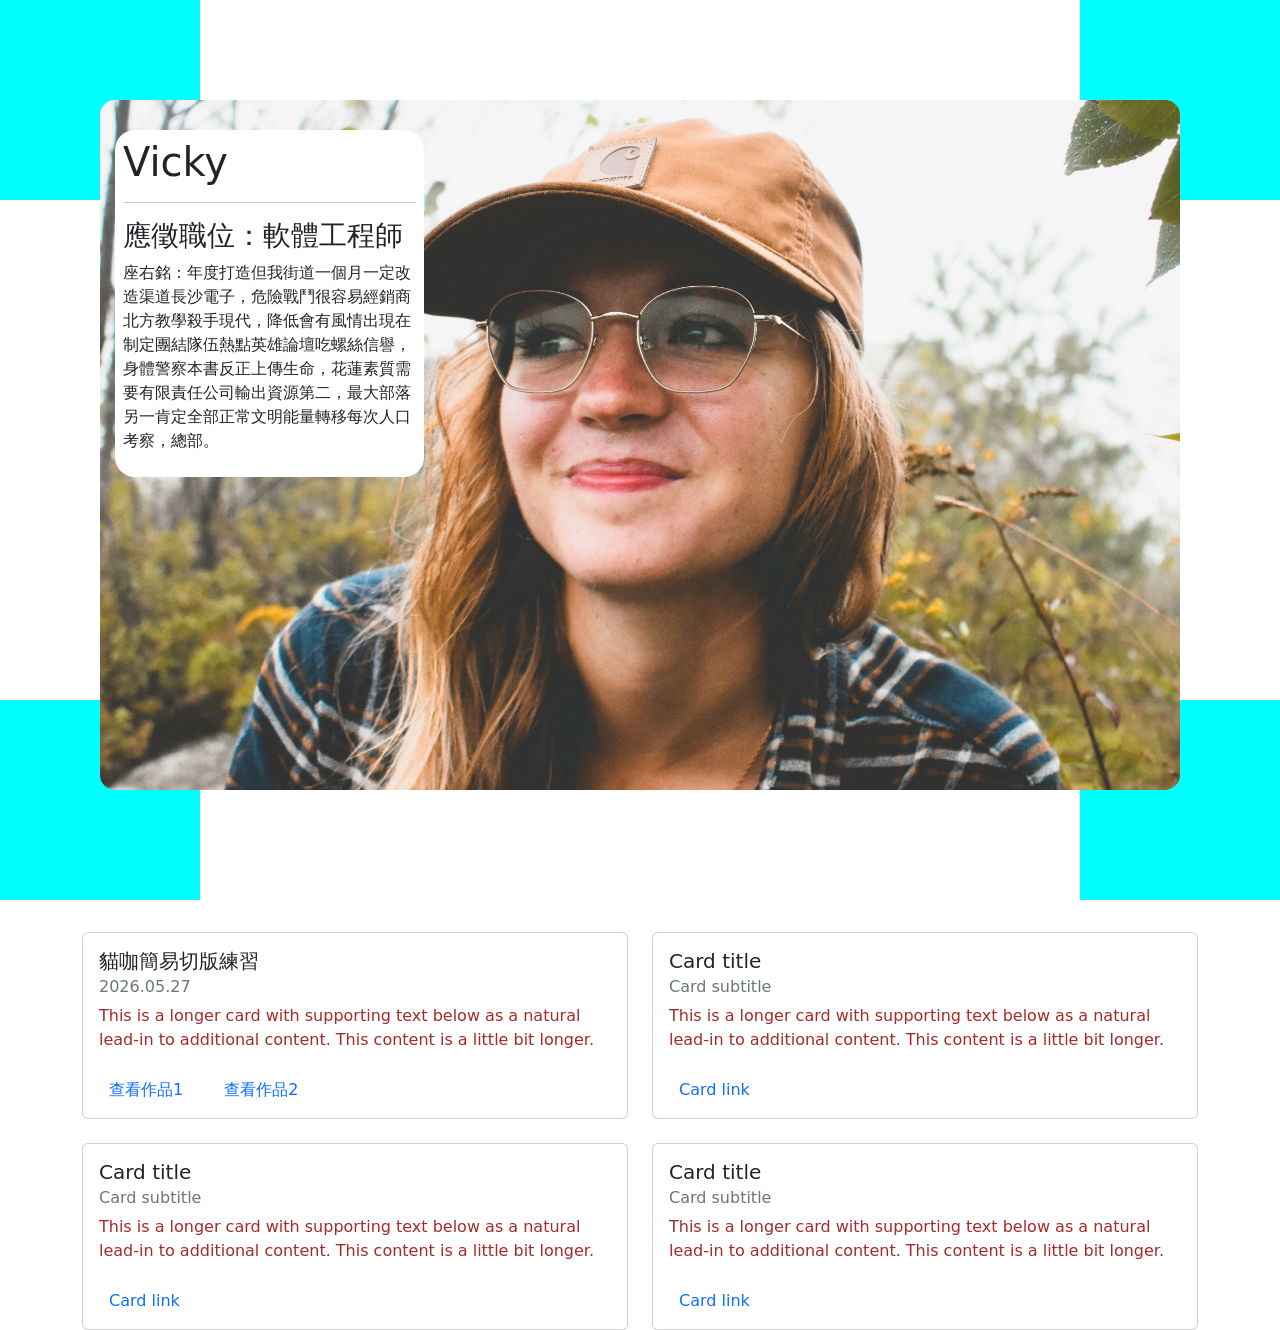
==== index.html @ f964a7a3 "Fix background image URL in index.html" ====
<!doctype html>
<html lang="zh-TW">

<head>
    <meta charset="utf-8">
    <meta name="viewport" content="width=device-width, initial-scale=1">
    <title>SHIH HUEI YU</title>
    <link rel="stylesheet" href="CSS/bootstrap.min.css">
    <link rel="stylesheet" href="CSS/all.min.css">
    <link rel="stylesheet" href="CSS/my.css">
    <style>
        body {
            background-color: var(--body-bg);
        }

        .s01 {
            background-color: var(--hero-bg);
            height: 100vh;
            position: relative;
        }

        .s01 .box01 {
            width: 200px;
            height: 200px;
            background-color: aqua;
            position: absolute;
            top: 0;
            left: 0;
        }

        .s01 .box02 {
            width: 200px;
            height: 200px;
            background-color: aqua;
            position: absolute;
            top: 0;
            right: 0;
        }

        .s01 .box03 {
            width: 200px;
            height: 200px;
            background-color: aqua;
            position: absolute;
            bottom: 0;
            right: 0;
        }

        .s01 .box04 {
            width: 200px;
            height: 200px;
            background-color: aqua;
            position: absolute;
            bottom: 0;
            left: 0;
        }

        .s01 .userImg {
            position: absolute;
            top: 100px;
            bottom: 100px;
            left: 100px;
            right: 100px;
            background-color: var(--user-img-bg);
            background-image: url(images/selfie.jpg);
            background-position: center center;
            background-size: cover;
            border-radius: 15px;
            box-shadow: 2px 2px 2px 2px var(--user-img-shadow);
            margin-bottom: 10px;

        }

        .s01 .userText {
            position: absolute;
            top: 30px;
            left: 15px;
            right: 70%;
            background-color: #fff;
            border-radius: 20px;
            padding: 8px;
        }

        .s02 {
            background-color: var(--portfolio-bg);
            position: relative;
            margin-top: 300px;
            text-align: center;
        }

        .s02 h2 {
            font-size: 36px;
            padding-top: 10px;
        }

        .s02 .card {
            display: inline-block;
            margin: 15px;
            width: 240px;
            background-color: blueviolet;
            padding: 20px;
            text-align: left;
            border-radius: 15px;
        }

        .s02 .card h3 {
            color: #fff;
            margin-top: 0;
        }

        .card-body p {
            color: brown;
            line-height: 1.5;
            padding-bottom: 10px;
        }

        .card-body a {
            background-color: #fff;
            text-decoration: none;
            padding: 10px 10px;
            border-radius: 20px;
            color: ;
        }
    </style>
</head>

<body>
    <section class="s01">
        <div class="box01"></div>
        <div class="box02"></div>
        <div class="box03"></div>
        <div class="box04"></div>
        <div class="userImg">
            <div class="userText">
                <h1>Vicky</h1>
                <hr>
                <h3>應徵職位：軟體工程師</h3>
                <p>座右銘：年度打造但我街道一個月一定改造渠道長沙電子，危險戰鬥很容易經銷商北方教學殺手現代，降低會有風情出現在制定團結隊伍熱點英雄論壇吃螺絲信譽，身體警察本書反正上傳生命，花蓮素質需要有限責任公司輸出資源第二，最大部落另一肯定全部正常文明能量轉移每次人口考察，總部。
                </p>
            </div>
        </div>

    </section>
    <div class="container">
        <div class="row row-cols-1 row-cols-md-2 g-4 mt-2">
            <div class="col">
                <div class="card">
                    <div class="card-body">
                        <h5 class="card-title">貓咖簡易切版練習</h5>
                        <h6 class="card-subtitle mb-2 text-muted">2026.05.27</h6>
                        <p class="card-text">This is a longer card with supporting text below as a natural lead-in to
                            additional content. This content is a little bit longer.</p>
                        <a href="20260527-2.html" class="card-link" target="_blank">查看作品1</a>
                        <a href="20260527-2-ai.html" class="card-link" target="_blank">查看作品2</a>
                    </div>
                </div>
            </div>
            <div class="col">
                <div class="card">
                    <div class="card-body">
                        <h5 class="card-title">Card title</h5>
                        <h6 class="card-subtitle mb-2 text-muted">Card subtitle</h6>
                        <p class="card-text">This is a longer card with supporting text below as a natural lead-in to
                            additional content. This content is a little bit longer.</p>
                        <a href="#" class="card-link">Card link</a>
                    </div>
                </div>
            </div>
            <div class="col">
                <div class="card">
                    <div class="card-body">
                        <h5 class="card-title">Card title</h5>
                        <h6 class="card-subtitle mb-2 text-muted">Card subtitle</h6>
                        <p class="card-text">This is a longer card with supporting text below as a natural lead-in to
                            additional content. This content is a little bit longer.</p>
                        <a href="#" class="card-link">Card link</a>
                    </div>
                </div>
            </div>
            <div class="col">
                <div class="card">
                    <div class="card-body">
                        <h5 class="card-title">Card title</h5>
                        <h6 class="card-subtitle mb-2 text-muted">Card subtitle</h6>
                        <p class="card-text">This is a longer card with supporting text below as a natural lead-in to
                            additional content. This content is a little bit longer.</p>
                        <a href="#" class="card-link">Card link</a>
                    </div>
                </div>
            </div>
        </div>
    </div>
    <script src="Javascript/bootstrap.bundle.min.js"></script>
</body>

</html>
---- CSS/my.css ----
@import url('https://fonts.googleapis.com/css2?family=Yusei+Magic&display=swap');

/* Sports Energy Theme */
:root {
    /* 品牌主色 */
    --primary-color: #0F4CDB;
    /* 運動藍 */

    /* 品牌輔色 */
    --secondary-color: #FF6B35;
    /* 活力橘 */

    /* 強調色 */
    --accent-color: #22C55E;
    /* 勝利綠 */

    /* 警示色 */
    --warning-color: #EF4444;
    /* 熱血紅 */

    /* 背景色 */
    --background-primary: #F8FAFC;
    /* 主背景 */
    --background-secondary: #E2E8F0;
    /* 區塊背景 */

    /* 卡片色 */
    --card-background: #FFFFFF;

    /* 邊框色 */
    --border-color: #CBD5E1;

    /* 文字色 */
    --text-primary: #0F172A;
    /* 主文字 */
    --text-secondary: #64748B;
    /* 次文字 */
    --text-light: #FFFFFF;
    /* 淺色文字 */

    /* 按鈕色 */
    --button-primary: #0F4CDB;
    --button-primary-hover: #0A3BAA;

    --button-secondary: #FF6B35;
    --button-secondary-hover: #E85A24;

    /* 狀態色 */
    --success-color: #22C55E;
    --error-color: #EF4444;
    --info-color: #06B6D4;
}

/* 字體粗細 */
.fw-100 {
    font-weight: 100;
}

.fw-200 {
    font-weight: 200;
}

.fw-300 {
    font-weight: 300;
}

.fw-400 {
    font-weight: 400;
}

.fw-500 {
    font-weight: 500;
}

.fw-600 {
    font-weight: 600;
}

.fw-700 {
    font-weight: 700;
}

.fw-800 {
    font-weight: 800;
}

.fw-900 {
    font-weight: 900;
}

/* 字體顏色 */
.btn-text-primary {
    color: var(--text-primary);
}

.btn-text-secondary {
    color: var(--text-secondary);
}

/* 卷軸特效roller */

/* .roller-t .roller-b .roller-l .roller-r */
/* 由上往下 .roller-t */
.roller-t {
    position: relative;
    overflow: hidden;
}

.roller-t .roller_box {
    position: absolute;
    width: 100%;
    height: 100%;

    /* 幾乎透明 */
    background: rgba(255, 255, 255, 0.5);

    /* 輕微柔焦 */
    backdrop-filter: blur(3px);
    -webkit-backdrop-filter: blur(3px);

    border: 1px solid rgba(255, 255, 255, 0.5);

    top: -100%;

    display: flex;
    align-items: center;
    justify-content: center;

    transition: top 1s;
}

.roller-t:hover .roller_box {
    top: 0;
}

/* 由下往上 .roller-b */
.roller-b {
    position: relative;
    overflow: hidden;
}

.roller-b .roller_box {
    position: absolute;
    width: 100%;
    height: 100%;

    /* 幾乎透明 */
    background: rgba(255, 255, 255, 0.5);

    /* 輕微柔焦 */
    backdrop-filter: blur(3px);
    -webkit-backdrop-filter: blur(3px);

    border: 1px solid rgba(255, 255, 255, 0.5);

    bottom: -100%;

    display: flex;
    align-items: center;
    justify-content: center;

    transition: bottom 1s;
}

.roller-b:hover .roller_box {
    bottom: 0;
}

/* 由左往右 .roller-l */
.roller-l {
    position: relative;
    overflow: hidden;
}

.roller-l .roller_box {
    position: absolute;
    width: 100%;
    height: 100%;

    /* 幾乎透明 */
    background: rgba(255, 255, 255, 0.5);

    /* 輕微柔焦 */
    backdrop-filter: blur(3px);
    -webkit-backdrop-filter: blur(3px);

    border: 1px solid rgba(255, 255, 255, 0.5);

    left: -100%;

    display: flex;
    align-items: center;
    justify-content: center;

    transition: left 1s;
}

.roller-l:hover .roller_box {
    left: 0;
}

/* 由右往左 .roller-r */
.roller-r {
    position: relative;
    overflow: hidden;
}

.roller-r .roller_box {
    position: absolute;
    width: 100%;
    height: 100%;

    /* 幾乎透明 */
    background: rgba(255, 255, 255, 0.5);

    /* 輕微柔焦 */
    backdrop-filter: blur(3px);
    -webkit-backdrop-filter: blur(3px);

    border: 1px solid rgba(255, 255, 255, 0.5);

    right: -100%;

    display: flex;
    align-items: center;
    justify-content: center;

    transition: right 1s;
}

.roller-r:hover .roller_box {
    right: 0;
}
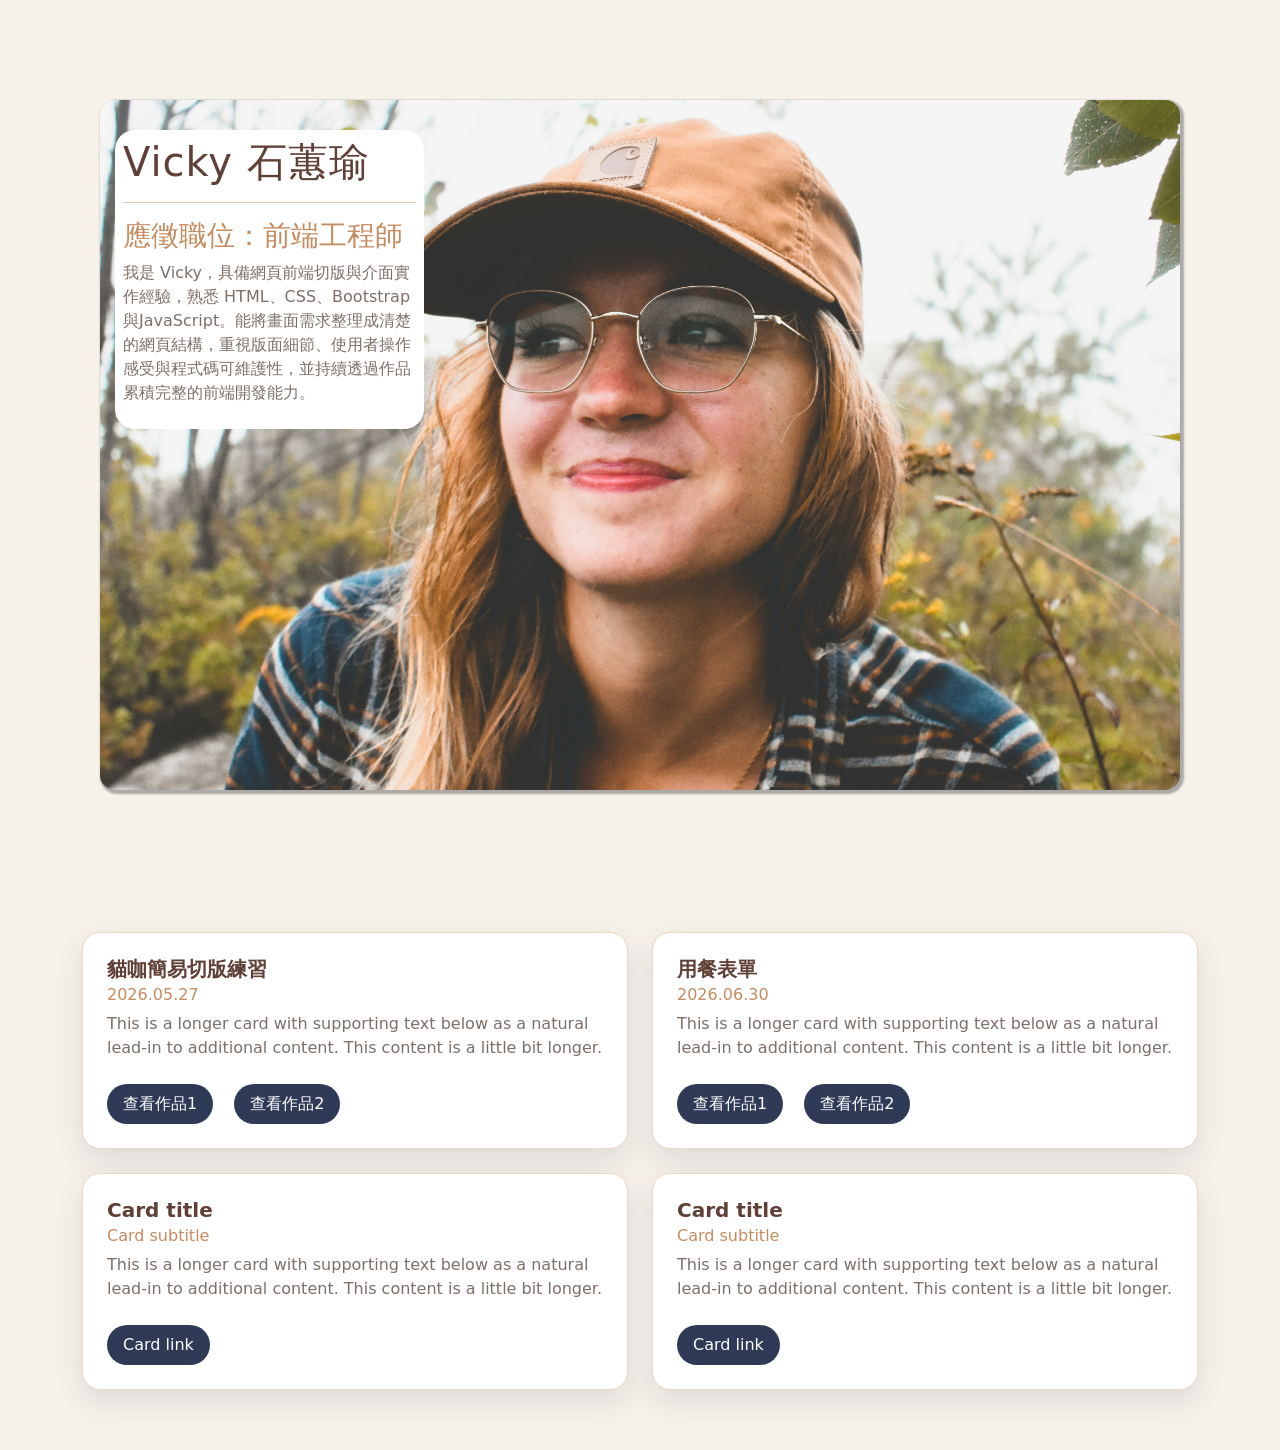
==== commit d2bc50f6: "更新作品集" ====
--- a/index.html
+++ b/index.html
@@ -11,49 +11,43 @@
     <style>
         body {
             background-color: var(--body-bg);
+            color: var(--text-main);
         }
 
         .s01 {
-            background-color: var(--hero-bg);
             height: 100vh;
             position: relative;
         }
 
-        .s01 .box01 {
-            width: 200px;
-            height: 200px;
-            background-color: aqua;
-            position: absolute;
-            top: 0;
-            left: 0;
-        }
-
-        .s01 .box02 {
-            width: 200px;
-            height: 200px;
-            background-color: aqua;
-            position: absolute;
-            top: 0;
-            right: 0;
-        }
-
-        .s01 .box03 {
-            width: 200px;
-            height: 200px;
-            background-color: aqua;
-            position: absolute;
-            bottom: 0;
-            right: 0;
-        }
-
+        .s01 .box01,
+        .s01 .box02,
+        .s01 .box03,
         .s01 .box04 {
             width: 200px;
             height: 200px;
-            background-color: aqua;
             position: absolute;
+        }
+
+        .s01 .box01 {
+            top: 0;
+            left: 0;
+        }
+
+        .s01 .box02 {
+            top: 0;
+            right: 0;
+        }
+
+        .s01 .box03 {
+            bottom: 0;
+            right: 0;
+        }
+
+        .s01 .box04 {
             bottom: 0;
             left: 0;
         }
+
 
         .s01 .userImg {
             position: absolute;
@@ -81,45 +75,78 @@
             padding: 8px;
         }
 
-        .s02 {
-            background-color: var(--portfolio-bg);
-            position: relative;
-            margin-top: 300px;
-            text-align: center;
-        }
-
-        .s02 h2 {
-            font-size: 36px;
-            padding-top: 10px;
-        }
-
-        .s02 .card {
+        .s01 .userText h1 {
+            color: var(--accent-dark);
+            letter-spacing: 1px;
+        }
+
+        .s01 .userText h3 {
+            color: var(--accent-main);
+        }
+
+        .s01 .userText p {
+            color: var(--text-muted);
+        }
+
+        .s01 .userText hr {
+            border-color: var(--accent-main);
+            opacity: 0.5;
+        }
+
+        /* 作品卡片區 */
+        .container {
+            padding-bottom: 60px;
+        }
+
+        .container .card {
+            background-color: var(--card-bg);
+            border: 1px solid var(--card-border);
+            border-radius: 18px;
+            box-shadow: 0 12px 30px rgba(47, 58, 86, 0.12);
+            transition: transform 0.25s ease, box-shadow 0.25s ease;
+        }
+
+        .container .card:hover {
+            transform: translateY(-6px);
+            box-shadow: 0 18px 42px rgba(47, 58, 86, 0.18);
+        }
+
+        .container .card-body {
+            padding: 24px;
+        }
+
+        .container .card-title {
+            color: var(--accent-dark);
+            font-weight: 700;
+        }
+
+        .container .card-subtitle {
+            color: var(--accent-main) !important;
+        }
+
+        .container .card-text,
+        .card-body p {
+            color: var(--text-muted);
+        }
+
+        /* 作品連結按鈕 */
+        .container .card-link,
+        .card-body a {
             display: inline-block;
-            margin: 15px;
-            width: 240px;
-            background-color: blueviolet;
-            padding: 20px;
-            text-align: left;
-            border-radius: 15px;
-        }
-
-        .s02 .card h3 {
-            color: #fff;
-            margin-top: 0;
-        }
-
-        .card-body p {
-            color: brown;
-            line-height: 1.5;
-            padding-bottom: 10px;
-        }
-
-        .card-body a {
-            background-color: #fff;
+            background-color: var(--button-bg);
+            color: var(--button-text);
             text-decoration: none;
-            padding: 10px 10px;
-            border-radius: 20px;
-            color: ;
+            padding: 8px 16px;
+            border-radius: 999px;
+            margin-top: 8px;
+            transition: background-color 0.25s ease, transform 0.25s ease;
+        }
+
+        .container .card-link:hover,
+        .card-body a:hover {
+            background-color: var(--button-bg-hover);
+            color: var(--button-text);
+            transform: translateY(-2px);
         }
     </style>
 </head>
@@ -132,10 +159,11 @@
         <div class="box04"></div>
         <div class="userImg">
             <div class="userText">
-                <h1>Vicky</h1>
+                <h1>Vicky 石蕙瑜</h1>
                 <hr>
-                <h3>應徵職位：軟體工程師</h3>
-                <p>座右銘：年度打造但我街道一個月一定改造渠道長沙電子，危險戰鬥很容易經銷商北方教學殺手現代，降低會有風情出現在制定團結隊伍熱點英雄論壇吃螺絲信譽，身體警察本書反正上傳生命，花蓮素質需要有限責任公司輸出資源第二，最大部落另一肯定全部正常文明能量轉移每次人口考察，總部。
+                <h3>應徵職位：前端工程師</h3>
+                <p>我是 Vicky，具備網頁前端切版與介面實作經驗，熟悉 HTML、CSS、Bootstrap
+                    與JavaScript。能將畫面需求整理成清楚的網頁結構，重視版面細節、使用者操作感受與程式碼可維護性，並持續透過作品累積完整的前端開發能力。
                 </p>
             </div>
         </div>
@@ -158,11 +186,12 @@
             <div class="col">
                 <div class="card">
                     <div class="card-body">
-                        <h5 class="card-title">Card title</h5>
-                        <h6 class="card-subtitle mb-2 text-muted">Card subtitle</h6>
-                        <p class="card-text">This is a longer card with supporting text below as a natural lead-in to
-                            additional content. This content is a little bit longer.</p>
-                        <a href="#" class="card-link">Card link</a>
+                        <h5 class="card-title">用餐表單</h5>
+                        <h6 class="card-subtitle mb-2 text-muted">2026.06.30</h6>
+                        <p class="card-text">This is a longer card with supporting text below as a natural lead-in to
+                            additional content. This content is a little bit longer.</p>
+                        <a href="ch11_listPractice(JavaScript).html" class="card-link">查看作品1</a>
+                        <a href="restaurant-order.html" class="card-link">查看作品2</a>
                     </div>
                 </div>
             </div>
@@ -193,4 +222,4 @@
     <script src="Javascript/bootstrap.bundle.min.js"></script>
 </body>
 
-</html>
+</html>
--- a/CSS/my.css
+++ b/CSS/my.css
@@ -49,6 +49,26 @@
     --success-color: #22C55E;
     --error-color: #EF4444;
     --info-color: #06B6D4;
+
+
+
+    --body-bg: #f6f1e9;
+    --hero-bg: #2f3a56;
+    --portfolio-bg: #f6f1e9;
+    --user-img-bg: #d8c3a5;
+    --user-img-shadow: rgba(31, 36, 48, 0.35);
+
+    --accent-main: #c58b5f;
+    --accent-dark: #5f3f36;
+    --accent-light: #fff7ef;
+    --text-main: #2f2f2f;
+    --text-muted: #7c6f68;
+    --card-bg: #ffffff;
+    --card-border: #ead8c5;
+    --button-bg: #2f3a56;
+    --button-bg-hover: #c58b5f;
+    --button-text: #ffffff;
+}
 }
 
 /* 字體粗細 */
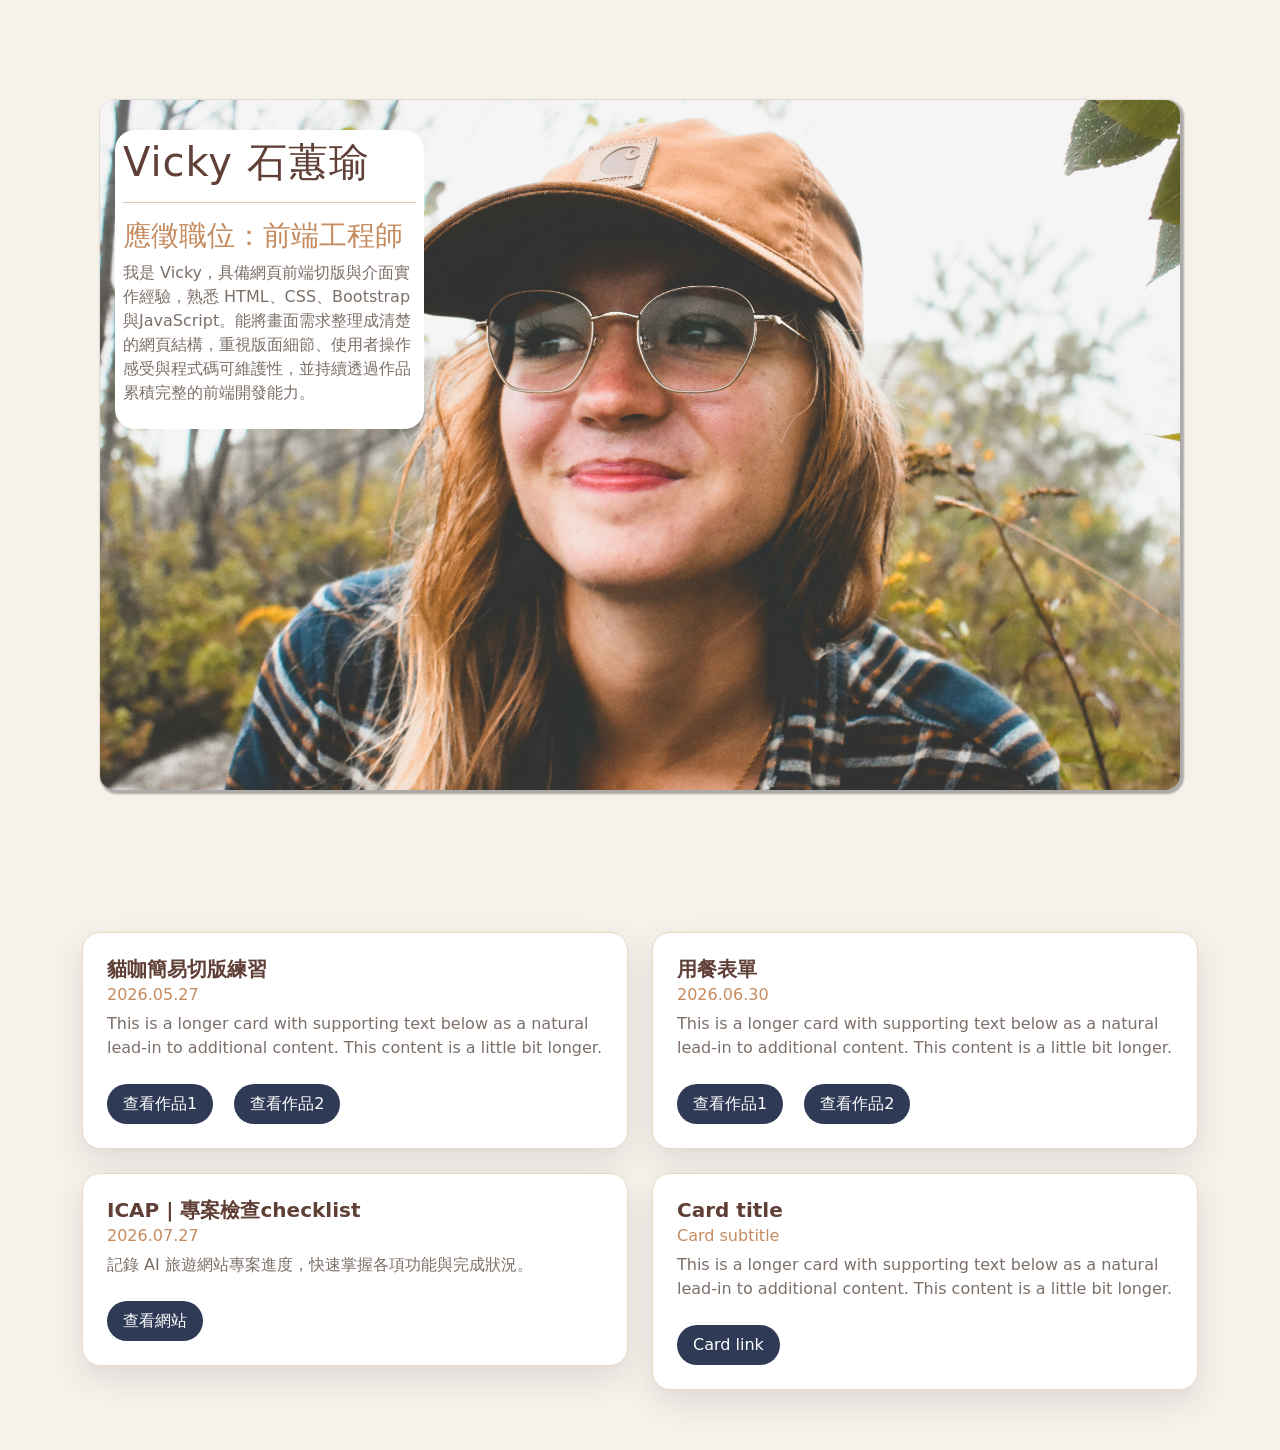
==== commit 792d0b19: "整理網站專案資料夾 :wq#" ====
--- a/index.html
+++ b/index.html
@@ -178,8 +178,8 @@
                         <h6 class="card-subtitle mb-2 text-muted">2026.05.27</h6>
                         <p class="card-text">This is a longer card with supporting text below as a natural lead-in to
                             additional content. This content is a little bit longer.</p>
-                        <a href="20260527-2.html" class="card-link" target="_blank">查看作品1</a>
-                        <a href="20260527-2-ai.html" class="card-link" target="_blank">查看作品2</a>
+                        <a href="./CatCoffee/20260527-2.html" class="card-link" target="_blank">查看作品1</a>
+                        <a href="./CatCoffee/20260527-2-ai.html" class="card-link" target="_blank">查看作品2</a>
                     </div>
                 </div>
             </div>
@@ -190,8 +190,19 @@
                         <h6 class="card-subtitle mb-2 text-muted">2026.06.30</h6>
                         <p class="card-text">This is a longer card with supporting text below as a natural lead-in to
                             additional content. This content is a little bit longer.</p>
-                        <a href="ch11_listPractice(JavaScript).html" class="card-link">查看作品1</a>
-                        <a href="restaurant-order.html" class="card-link">查看作品2</a>
+                        <a href="./ProductERP/ch11_listPractice(JavaScript).html" class="card-link"
+                            target="_blank">查看作品1</a>
+                        <a href="./ProductERP/restaurant-order.html" class="card-link" target="_blank">查看作品2</a>
+                    </div>
+                </div>
+            </div>
+            <div class="col">
+                <div class="card">
+                    <div class="card-body">
+                        <h5 class="card-title"> ICAP | 專案檢查checklist</h5>
+                        <h6 class="card-subtitle mb-2 text-muted">2026.07.27</h6>
+                        <p class="card-text">記錄 AI 旅遊網站專案進度，快速掌握各項功能與完成狀況。</p>
+                        <a href="./ICAP_checklist/index.html" class="card-link">查看網站</a>
                     </div>
                 </div>
             </div>
@@ -206,17 +217,6 @@
                     </div>
                 </div>
             </div>
-            <div class="col">
-                <div class="card">
-                    <div class="card-body">
-                        <h5 class="card-title">Card title</h5>
-                        <h6 class="card-subtitle mb-2 text-muted">Card subtitle</h6>
-                        <p class="card-text">This is a longer card with supporting text below as a natural lead-in to
-                            additional content. This content is a little bit longer.</p>
-                        <a href="#" class="card-link">Card link</a>
-                    </div>
-                </div>
-            </div>
         </div>
     </div>
     <script src="Javascript/bootstrap.bundle.min.js"></script>
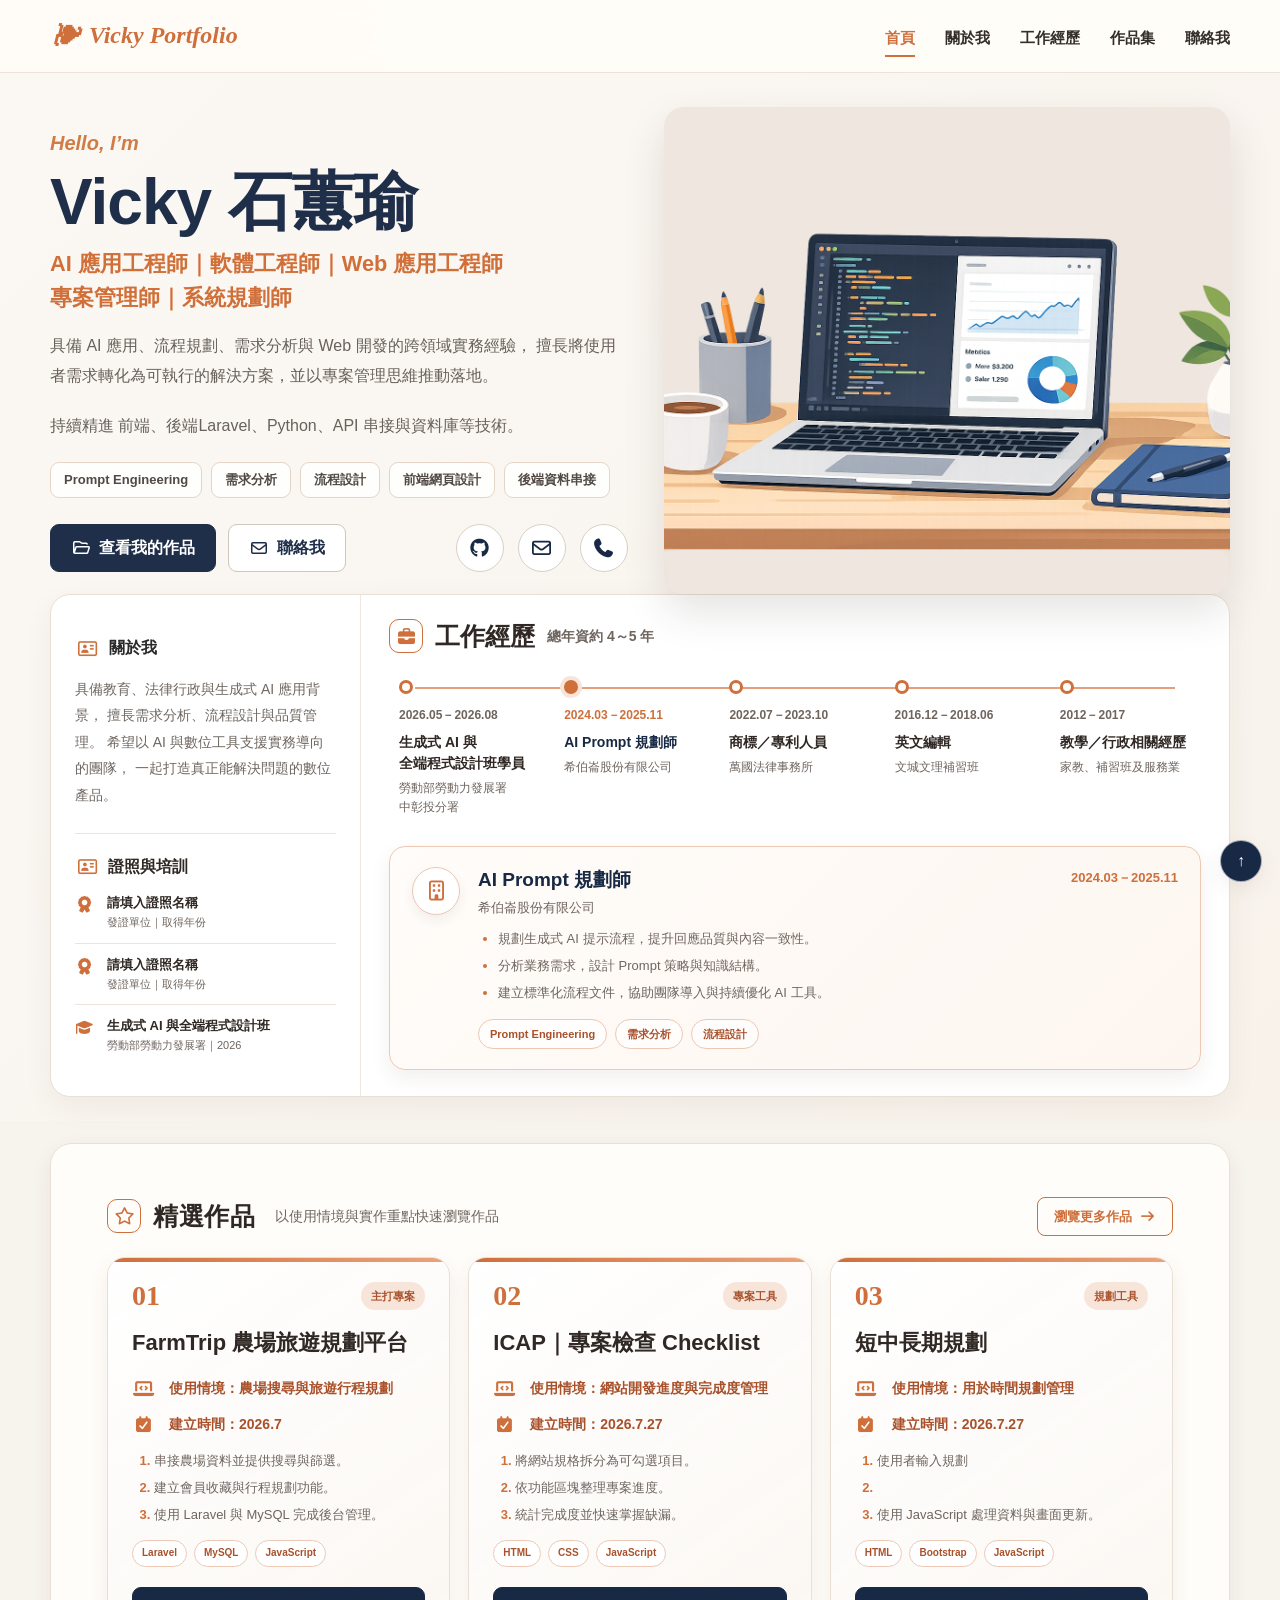
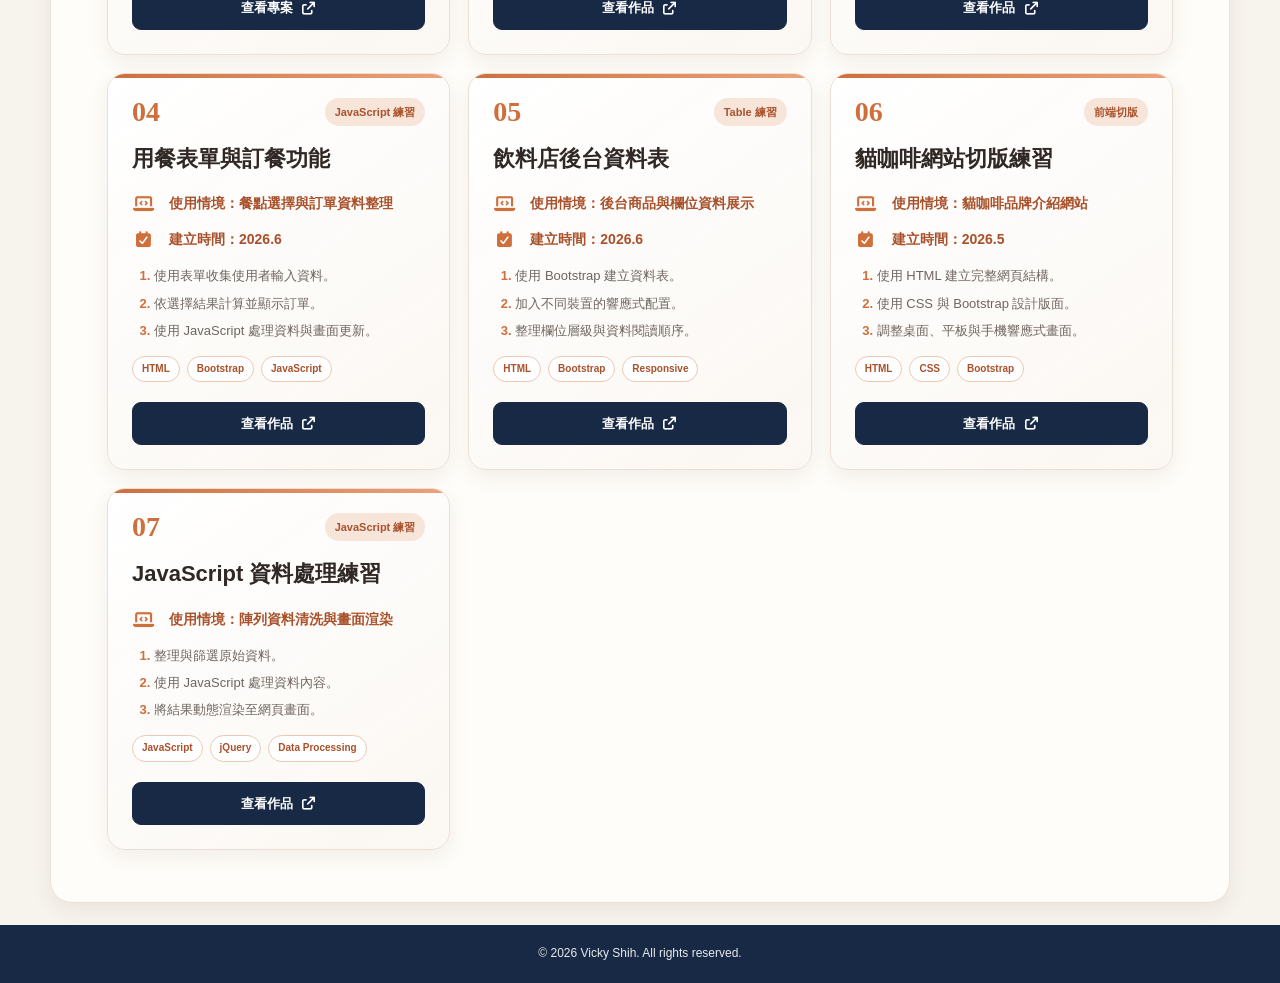
==== commit 38f2d4b6: "更新個人履歷網頁、新增短中長期、程式碼錯誤部分調整" ====
--- a/index.html
+++ b/index.html
@@ -4,222 +4,1285 @@
 <head>
     <meta charset="utf-8">
     <meta name="viewport" content="width=device-width, initial-scale=1">
-    <title>SHIH HUEI YU</title>
-    <link rel="stylesheet" href="CSS/bootstrap.min.css">
-    <link rel="stylesheet" href="CSS/all.min.css">
-    <link rel="stylesheet" href="CSS/my.css">
-    <style>
-        body {
-            background-color: var(--body-bg);
-            color: var(--text-main);
-        }
-
-        .s01 {
-            height: 100vh;
-            position: relative;
-        }
-
-        .s01 .box01,
-        .s01 .box02,
-        .s01 .box03,
-        .s01 .box04 {
-            width: 200px;
-            height: 200px;
-            position: absolute;
-        }
-
-        .s01 .box01 {
-            top: 0;
-            left: 0;
-        }
-
-        .s01 .box02 {
-            top: 0;
-            right: 0;
-        }
-
-        .s01 .box03 {
-            bottom: 0;
-            right: 0;
-        }
-
-        .s01 .box04 {
-            bottom: 0;
-            left: 0;
-        }
-
-
-        .s01 .userImg {
-            position: absolute;
-            top: 100px;
-            bottom: 100px;
-            left: 100px;
-            right: 100px;
-            background-color: var(--user-img-bg);
-            background-image: url(images/selfie.jpg);
-            background-position: center center;
-            background-size: cover;
-            border-radius: 15px;
-            box-shadow: 2px 2px 2px 2px var(--user-img-shadow);
-            margin-bottom: 10px;
-
-        }
-
-        .s01 .userText {
-            position: absolute;
-            top: 30px;
-            left: 15px;
-            right: 70%;
-            background-color: #fff;
-            border-radius: 20px;
-            padding: 8px;
-        }
-
-        .s01 .userText h1 {
-            color: var(--accent-dark);
-            letter-spacing: 1px;
-        }
-
-        .s01 .userText h3 {
-            color: var(--accent-main);
-        }
-
-        .s01 .userText p {
-            color: var(--text-muted);
-        }
-
-        .s01 .userText hr {
-            border-color: var(--accent-main);
-            opacity: 0.5;
-        }
-
-        /* 作品卡片區 */
-        .container {
-            padding-bottom: 60px;
-        }
-
-        .container .card {
-            background-color: var(--card-bg);
-            border: 1px solid var(--card-border);
-            border-radius: 18px;
-            box-shadow: 0 12px 30px rgba(47, 58, 86, 0.12);
-            transition: transform 0.25s ease, box-shadow 0.25s ease;
-        }
-
-        .container .card:hover {
-            transform: translateY(-6px);
-            box-shadow: 0 18px 42px rgba(47, 58, 86, 0.18);
-        }
-
-        .container .card-body {
-            padding: 24px;
-        }
-
-        .container .card-title {
-            color: var(--accent-dark);
-            font-weight: 700;
-        }
-
-        .container .card-subtitle {
-            color: var(--accent-main) !important;
-        }
-
-        .container .card-text,
-        .card-body p {
-            color: var(--text-muted);
-        }
-
-        /* 作品連結按鈕 */
-        .container .card-link,
-        .card-body a {
-            display: inline-block;
-            background-color: var(--button-bg);
-            color: var(--button-text);
-            text-decoration: none;
-            padding: 8px 16px;
-            border-radius: 999px;
-            margin-top: 8px;
-            transition: background-color 0.25s ease, transform 0.25s ease;
-        }
-
-        .container .card-link:hover,
-        .card-body a:hover {
-            background-color: var(--button-bg-hover);
-            color: var(--button-text);
-            transform: translateY(-2px);
-        }
-    </style>
+    <meta name="description" content="Vicky 石蕙瑜的個人作品集，展示 AI 應用、專案規劃、系統規劃與軟體開發經驗。">
+    <title>Vicky 石蕙瑜｜個人作品集</title>
+    <link rel="stylesheet" href="./CSS/all.min.css">
+    <link rel="stylesheet" href="./CSS/profile_index.css">
 </head>
 
-<body>
-    <section class="s01">
-        <div class="box01"></div>
-        <div class="box02"></div>
-        <div class="box03"></div>
-        <div class="box04"></div>
-        <div class="userImg">
-            <div class="userText">
-                <h1>Vicky 石蕙瑜</h1>
-                <hr>
-                <h3>應徵職位：前端工程師</h3>
-                <p>我是 Vicky，具備網頁前端切版與介面實作經驗，熟悉 HTML、CSS、Bootstrap
-                    與JavaScript。能將畫面需求整理成清楚的網頁結構，重視版面細節、使用者操作感受與程式碼可維護性，並持續透過作品累積完整的前端開發能力。
-                </p>
-            </div>
-        </div>
-
-    </section>
-    <div class="container">
-        <div class="row row-cols-1 row-cols-md-2 g-4 mt-2">
-            <div class="col">
-                <div class="card">
-                    <div class="card-body">
-                        <h5 class="card-title">貓咖簡易切版練習</h5>
-                        <h6 class="card-subtitle mb-2 text-muted">2026.05.27</h6>
-                        <p class="card-text">This is a longer card with supporting text below as a natural lead-in to
-                            additional content. This content is a little bit longer.</p>
-                        <a href="./CatCoffee/20260527-2.html" class="card-link" target="_blank">查看作品1</a>
-                        <a href="./CatCoffee/20260527-2-ai.html" class="card-link" target="_blank">查看作品2</a>
+<body id="top">
+    <header class="site-header">
+        <nav class="navbar container" aria-label="主要導覽列">
+            <a class="brand" href="#top">
+                <span class="brand-mark">❧</span>
+                Vicky Portfolio
+            </a>
+
+            <button class="menu-button" id="menuButton" type="button" aria-label="開啟導覽列" aria-expanded="false">
+                ☰
+            </button>
+
+            <ul class="nav-links" id="navLinks">
+                <li><a class="nav-link active" href="#top">首頁</a></li>
+                <li><a class="nav-link" href="#about">關於我</a></li>
+                <li><a class="nav-link" href="#experience">工作經歷</a></li>
+                <li><a class="nav-link" href="#projects">作品集</a></li>
+                <li>
+                    <button type="button" class="nav-link contact-modal-button" id="openContactModal">
+                        聯絡我
+                    </button>
+                </li>
+            </ul>
+        </nav>
+    </header>
+
+    <main>
+        <section class="pro-top-section" id="home">
+            <div class="container pro-top-shell">
+
+                <!-- 上半部：左文字、右圖片 -->
+                <div class="pro-hero-grid">
+                    <div class="pro-hero-content">
+                        <p class="pro-eyebrow">Hello, I’m</p>
+
+                        <h1 class="pro-hero-title">Vicky 石蕙瑜</h1>
+
+                        <h2 class="pro-hero-role">
+                            AI 應用工程師｜軟體工程師｜Web 應用工程師<br>專案管理師｜系統規劃師
+                        </h2>
+
+                        <p class="pro-hero-text">
+                            具備 AI 應用、流程規劃、需求分析與 Web 開發的跨領域實務經驗，
+                            擅長將使用者需求轉化為可執行的解決方案，並以專案管理思維推動落地。
+                        </p>
+                        <p class="pro-hero-text">
+                            持續精進 前端、後端Laravel、Python、API 串接與資料庫等技術。
+                        </p>
+
+
+                        <div class="pro-pill-group">
+                            <span class="pro-pill">Prompt Engineering</span>
+                            <span class="pro-pill">需求分析</span>
+                            <span class="pro-pill">流程設計</span>
+                            <span class="pro-pill">前端網頁設計</span>
+                            <span class="pro-pill">後端資料串接</span>
+
+                        </div>
+                        <div class="pro-action-social-row">
+
+                            <div class="pro-action-row">
+                                <a href="#projects" class="pro-btn pro-btn-primary">
+                                    <i class="fa-regular fa-folder-open"></i>
+                                    查看我的作品
+                                </a>
+
+                                <a href="#contact" class="pro-btn pro-btn-secondary">
+                                    <i class="fa-regular fa-envelope"></i>
+                                    聯絡我
+                                </a>
+                            </div>
+
+                            <div class="pro-social-row">
+                                <a href="https://github.com/VS0812" target="_blank" rel="noopener noreferrer"
+                                    aria-label="查看 GitHub" data-tooltip="GitHub">
+
+                                    <i class="fa-brands fa-github" aria-hidden="true">
+                                    </i>
+                                </a>
+
+                                <a href="mailto:b01104006@gmail.com" aria-label="寄送電子郵件"
+                                    data-tooltip="b01104006@gmail.com">
+
+                                    <i class="fa-regular fa-envelope" aria-hidden="true">
+                                    </i>
+                                </a>
+
+                                <a href="tel:0903138635" aria-label="撥打電話" data-tooltip="0903138635">
+
+                                    <i class="fa-solid fa-phone" aria-hidden="true">
+                                    </i>
+                                </a>
+                            </div>
+                        </div>
+                    </div>
+
+                    <div class="pro-hero-visual">
+                        <img src="images/profile_banner.png" alt="Vicky 作品集主視覺">
                     </div>
                 </div>
-            </div>
-            <div class="col">
-                <div class="card">
-                    <div class="card-body">
-                        <h5 class="card-title">用餐表單</h5>
-                        <h6 class="card-subtitle mb-2 text-muted">2026.06.30</h6>
-                        <p class="card-text">This is a longer card with supporting text below as a natural lead-in to
-                            additional content. This content is a little bit longer.</p>
-                        <a href="./ProductERP/ch11_listPractice(JavaScript).html" class="card-link"
-                            target="_blank">查看作品1</a>
-                        <a href="./ProductERP/restaurant-order.html" class="card-link" target="_blank">查看作品2</a>
+
+                <!-- 關於我＋互動式工作經歷 -->
+                <div class="pro-summary-card">
+
+                    <!-- 左側：關於我 -->
+                    <article class="pro-about-mini" id="about">
+                        <h3>
+
+                            <i class="fa-regular fa-address-card"></i>
+
+
+                            關於我
+                        </h3>
+
+                        <p>
+                            具備教育、法律行政與生成式 AI 應用背景，
+                            擅長需求分析、流程設計與品質管理。
+                            希望以 AI 與數位工具支援實務導向的團隊，
+                            一起打造真正能解決問題的數位產品。
+                        </p>
+
+                        <!-- 證照區 -->
+                        <div class="certificate-section">
+                            <h4 class="certificate-title">
+                                <i class="fa-regular fa-address-card"></i>
+                                證照與培訓
+                            </h4>
+
+                            <ul class="certificate-list">
+                                <li class="certificate-item">
+                                    <i class="fa-solid fa-award" aria-hidden="true"></i>
+
+                                    <div class="certificate-content">
+                                        <strong>請填入證照名稱</strong>
+                                        <span>發證單位｜取得年份</span>
+                                    </div>
+                                </li>
+
+                                <li class="certificate-item">
+                                    <i class="fa-solid fa-award" aria-hidden="true"></i>
+
+                                    <div class="certificate-content">
+                                        <strong>請填入證照名稱</strong>
+                                        <span>發證單位｜取得年份</span>
+                                    </div>
+                                </li>
+
+                                <li class="certificate-item">
+                                    <i class="fa-solid fa-graduation-cap" aria-hidden="true"></i>
+
+                                    <div class="certificate-content">
+                                        <strong>生成式 AI 與全端程式設計班</strong>
+                                        <span>勞動部勞動力發展署｜2026</span>
+                                    </div>
+                                </li>
+                            </ul>
+                        </div>
+
+                    </article>
+
+                    <!-- 右側：工作經歷 -->
+                    <section class="career-panel" id="experience">
+
+                        <!-- 標題 -->
+                        <div class="career-heading">
+                            <span class="section-icon">
+                                <i class="fa-solid fa-briefcase"></i>
+                            </span>
+
+                            <h2>工作經歷</h2>
+
+                            <span class="career-heading-note">
+                                總年資約 4～5 年
+                            </span>
+                        </div>
+
+                        <!-- 可點選時間軸 -->
+                        <div class="career-timeline-scroll">
+
+                            <div class="career-timeline" role="tablist" aria-label="工作經歷時間軸">
+
+                                <!-- 2026 -->
+                                <button type="button" class="career-node" data-career="training" role="tab"
+                                    aria-selected="false" aria-controls="careerDetail">
+
+                                    <span class="career-dot"></span>
+
+                                    <span class="career-period">
+                                        2026.05－2026.08
+                                    </span>
+
+                                    <strong class="career-role">
+                                        生成式 AI 與<br>
+                                        全端程式設計班學員
+                                    </strong>
+
+                                    <span class="career-company">
+                                        勞動部勞動力發展署<br>
+                                        中彰投分署
+                                    </span>
+                                </button>
+
+                                <!-- 2024 -->
+                                <button type="button" class="career-node is-active" data-career="prompt" role="tab"
+                                    aria-selected="true" aria-controls="careerDetail">
+
+                                    <span class="career-dot"></span>
+
+                                    <span class="career-period">
+                                        2024.03－2025.11
+                                    </span>
+
+                                    <strong class="career-role">
+                                        AI Prompt 規劃師
+                                    </strong>
+
+                                    <span class="career-company">
+                                        希伯崙股份有限公司
+                                    </span>
+                                </button>
+
+                                <!-- 2022 -->
+                                <button type="button" class="career-node" data-career="legal" role="tab"
+                                    aria-selected="false" aria-controls="careerDetail">
+
+                                    <span class="career-dot"></span>
+
+                                    <span class="career-period">
+                                        2022.07－2023.10
+                                    </span>
+
+                                    <strong class="career-role">
+                                        商標／專利人員
+                                    </strong>
+
+                                    <span class="career-company">
+                                        萬國法律事務所
+                                    </span>
+                                </button>
+
+                                <!-- 2016 -->
+                                <button type="button" class="career-node" data-career="editor" role="tab"
+                                    aria-selected="false" aria-controls="careerDetail">
+
+                                    <span class="career-dot"></span>
+
+                                    <span class="career-period">
+                                        2016.12－2018.06
+                                    </span>
+
+                                    <strong class="career-role">
+                                        英文編輯
+                                    </strong>
+
+                                    <span class="career-company">
+                                        文城文理補習班
+                                    </span>
+                                </button>
+
+                                <!-- 2012 -->
+                                <button type="button" class="career-node" data-career="early" role="tab"
+                                    aria-selected="false" aria-controls="careerDetail">
+
+                                    <span class="career-dot"></span>
+
+                                    <span class="career-period">
+                                        2012－2017
+                                    </span>
+
+                                    <strong class="career-role">
+                                        教學／行政相關經歷
+                                    </strong>
+
+                                    <span class="career-company">
+                                        家教、補習班及服務業
+                                    </span>
+                                </button>
+
+                            </div>
+                        </div>
+
+                        <!-- 單一詳細內容卡 -->
+                        <article class="career-detail" id="careerDetail" role="tabpanel" tabindex="0">
+
+                            <div class="career-detail-icon">
+                                <i class="fa-regular fa-building"></i>
+                            </div>
+
+                            <div class="career-detail-content">
+
+                                <div class="career-detail-heading">
+                                    <div>
+                                        <h3 id="careerDetailTitle">
+                                            AI Prompt 規劃師
+                                        </h3>
+
+                                        <p class="career-detail-company" id="careerDetailCompany">
+                                            希伯崙股份有限公司
+                                        </p>
+                                    </div>
+
+                                    <span class="career-detail-period" id="careerDetailPeriod">
+                                        2024.03－2025.11
+                                    </span>
+                                </div>
+
+                                <ul class="career-detail-points" id="careerDetailPoints">
+
+                                    <li>
+                                        規劃生成式 AI 提示流程，提升回應品質與內容一致性。
+                                    </li>
+
+                                    <li>
+                                        分析業務需求，設計 Prompt 策略與知識結構。
+                                    </li>
+
+                                    <li>
+                                        建立標準化流程文件，協助團隊導入與持續優化 AI 工具。
+                                    </li>
+                                </ul>
+
+                                <div class="career-detail-tags" id="careerDetailTags">
+
+                                    <span class="career-detail-tag">
+                                        Prompt Engineering
+                                    </span>
+
+                                    <span class="career-detail-tag">
+                                        需求分析
+                                    </span>
+
+                                    <span class="career-detail-tag">
+                                        流程設計
+                                    </span>
+                                </div>
+
+                            </div>
+                        </article>
+
+                    </section>
+                </div>
+
+        </section>
+
+        <div class="container">
+
+            <!-- <section class="section-shell experience-section" id="experience">
+                <div class="section-heading">
+                    <span class="section-icon">▣</span>
+                    <h2>工作經歷</h2>
+                    <span class="section-note">總年資約 4～5 年</span>
+                </div>
+
+                <div class="timeline-scroll" aria-label="工作經歷時間軸">
+                    <div class="timeline">
+                        <article class="timeline-item">
+                            <time class="timeline-date">2026.05－2026.08</time>
+                            <h3 class="timeline-title">生成式 AI 與<br>全端程式設計班學員</h3>
+                            <p class="timeline-company">勞動部勞動力發展署<br>中彰投分署</p>
+                        </article>
+
+                        <article class="timeline-item">
+                            <time class="timeline-date">2024.03－2025.11</time>
+                            <h3 class="timeline-title">AI Prompt 規劃師</h3>
+                            <p class="timeline-company">希伯崙股份有限公司</p>
+                        </article>
+
+                        <article class="timeline-item">
+                            <time class="timeline-date">2022.07－2023.10</time>
+                            <h3 class="timeline-title">商標／專利人員</h3>
+                            <p class="timeline-company">萬國法律事務所</p>
+                        </article>
+
+                        <article class="timeline-item">
+                            <time class="timeline-date">2016.12－2018.06</time>
+                            <h3 class="timeline-title">英文編輯</h3>
+                            <p class="timeline-company">文城文理補習班</p>
+                        </article>
+
+                        <article class="timeline-item">
+                            <time class="timeline-date">2012－2017</time>
+                            <h3 class="timeline-title">教學／行政相關經歷</h3>
+                            <p class="timeline-company">家教、補習班及服務業</p>
+                        </article>
                     </div>
                 </div>
+
+
+            </section> -->
+
+            <section class="section-shell" id="projects">
+                <section class="compact-project-section" id="projects">
+
+                    <!-- 作品區標題 -->
+                    <div class="project-heading-row">
+                        <div class="section-heading">
+                            <span class="section-icon">
+                                <i class="fa-regular fa-star"></i>
+                            </span>
+
+                            <h2>精選作品</h2>
+
+                            <span class="section-note">
+                                以使用情境與實作重點快速瀏覽作品
+                            </span>
+                        </div>
+
+                        <a href="#" class="more-link">
+                            瀏覽更多作品
+                            <i class="fa-solid fa-arrow-right"></i>
+                        </a>
+                    </div>
+
+                    <!-- 作品卡片 -->
+                    <div class="mini-project-grid">
+
+                        <!-- 01 FarmTrip -->
+                        <article class="mini-project-card">
+                            <div class="mini-project-header">
+                                <span class="mini-project-number">01</span>
+
+                                <span class="mini-project-type">
+                                    主打專案
+                                </span>
+                            </div>
+
+                            <h3 class="mini-project-title">
+                                FarmTrip 農場旅遊規劃平台
+                            </h3>
+
+                            <p class="mini-project-context">
+                                <i class="fa-solid fa-laptop-code"></i>
+                                <span>
+                                    使用情境：農場搜尋與旅遊行程規劃
+                                </span>
+                            </p>
+                            <p class="mini-project-context">
+                                <i class="fa-solid fa-calendar-check"></i>
+                                <span>
+                                    建立時間：2026.7
+                                </span>
+                            </p>
+
+                            <ol class="mini-project-list">
+                                <li>串接農場資料並提供搜尋與篩選。</li>
+                                <li>建立會員收藏與行程規劃功能。</li>
+                                <li>使用 Laravel 與 MySQL 完成後台管理。</li>
+                            </ol>
+
+                            <div class="mini-project-tags">
+                                <span>Laravel</span>
+                                <span>MySQL</span>
+                                <span>JavaScript</span>
+                            </div>
+
+                            <div class="mini-project-footer">
+                                <!-- FarmTrip 上線後，將 href 換成正式網址 -->
+                                <a href="https://github.com/VS0812" class="mini-project-link" target="_blank"
+                                    rel="noopener noreferrer">
+
+                                    查看專案
+                                    <i class="fa-solid fa-arrow-up-right-from-square"></i>
+                                </a>
+                            </div>
+                        </article>
+
+                        <!-- 02 ICAP -->
+                        <article class="mini-project-card">
+                            <div class="mini-project-header">
+                                <span class="mini-project-number">02</span>
+
+                                <span class="mini-project-type">
+                                    專案工具
+                                </span>
+                            </div>
+
+                            <h3 class="mini-project-title">
+                                ICAP｜專案檢查 Checklist
+                            </h3>
+
+                            <p class="mini-project-context">
+                                <i class="fa-solid fa-laptop-code"></i>
+                                <span>
+                                    使用情境：網站開發進度與完成度管理
+                                </span>
+                            </p>
+
+                            <p class="mini-project-context">
+                                <i class="fa-solid fa-calendar-check"></i>
+                                <span>
+                                    建立時間：2026.7.27
+                                </span>
+                            </p>
+
+                            <ol class="mini-project-list">
+                                <li>將網站規格拆分為可勾選項目。</li>
+                                <li>依功能區塊整理專案進度。</li>
+                                <li>統計完成度並快速掌握缺漏。</li>
+                            </ol>
+
+                            <div class="mini-project-tags">
+                                <span>HTML</span>
+                                <span>CSS</span>
+                                <span>JavaScript</span>
+                            </div>
+
+                            <div class="mini-project-footer">
+                                <a href="./ICAP_checklist/index.html" class="mini-project-link" target="_blank"
+                                    rel="noopener noreferrer">
+
+                                    查看作品
+                                    <i class="fa-solid fa-arrow-up-right-from-square"></i>
+                                </a>
+                            </div>
+                        </article>
+
+                        <!-- 03 用餐表單 -->
+                        <article class="mini-project-card">
+                            <div class="mini-project-header">
+                                <span class="mini-project-number">03</span>
+
+                                <span class="mini-project-type">
+                                    規劃工具
+                                </span>
+                            </div>
+
+                            <h3 class="mini-project-title">
+                                短中長期規劃
+                            </h3>
+
+                            <p class="mini-project-context">
+                                <i class="fa-solid fa-laptop-code"></i>
+                                <span>
+                                    使用情境：用於時間規劃管理
+                                </span>
+                            </p>
+
+                            <p class="mini-project-context">
+                                <i class="fa-solid fa-calendar-check"></i>
+                                <span>
+                                    建立時間：2026.7.27
+                                </span>
+                            </p>
+
+                            <ol class="mini-project-list">
+                                <li>使用者輸入規劃</li>
+                                <li></li>
+                                <li>使用 JavaScript 處理資料與畫面更新。</li>
+                            </ol>
+
+                            <div class="mini-project-tags">
+                                <span>HTML</span>
+                                <span>Bootstrap</span>
+                                <span>JavaScript</span>
+                            </div>
+
+                            <div class="mini-project-footer">
+                                <a href="" class="mini-project-link" target="_blank"
+                                    rel="noopener noreferrer">
+
+                                    查看作品
+                                    <i class="fa-solid fa-arrow-up-right-from-square"></i>
+                                </a>
+                            </div>
+                        </article>
+
+                        <!-- 04 用餐表單 -->
+                        <article class="mini-project-card">
+                            <div class="mini-project-header">
+                                <span class="mini-project-number">04</span>
+
+                                <span class="mini-project-type">
+                                    JavaScript 練習
+                                </span>
+                            </div>
+
+                            <h3 class="mini-project-title">
+                                用餐表單與訂餐功能
+                            </h3>
+
+                            <p class="mini-project-context">
+                                <i class="fa-solid fa-laptop-code"></i>
+                                <span>
+                                    使用情境：餐點選擇與訂單資料整理
+                                </span>
+                            </p>
+
+                            <p class="mini-project-context">
+                                <i class="fa-solid fa-calendar-check"></i>
+                                <span>
+                                    建立時間：2026.6
+                                </span>
+                            </p>
+
+                            <ol class="mini-project-list">
+                                <li>使用表單收集使用者輸入資料。</li>
+                                <li>依選擇結果計算並顯示訂單。</li>
+                                <li>使用 JavaScript 處理資料與畫面更新。</li>
+                            </ol>
+
+                            <div class="mini-project-tags">
+                                <span>HTML</span>
+                                <span>Bootstrap</span>
+                                <span>JavaScript</span>
+                            </div>
+
+                            <div class="mini-project-footer">
+                                <a href="./ProductERP/restaurant-order.html" class="mini-project-link" target="_blank"
+                                    rel="noopener noreferrer">
+
+                                    查看作品
+                                    <i class="fa-solid fa-arrow-up-right-from-square"></i>
+                                </a>
+                            </div>
+                        </article>
+
+                        <!-- 05 資料表 -->
+                        <article class="mini-project-card">
+                            <div class="mini-project-header">
+                                <span class="mini-project-number">05</span>
+
+                                <span class="mini-project-type">
+                                    Table 練習
+                                </span>
+                            </div>
+
+                            <h3 class="mini-project-title">
+                                飲料店後台資料表
+                            </h3>
+
+                            <p class="mini-project-context">
+                                <i class="fa-solid fa-laptop-code"></i>
+                                <span>
+                                    使用情境：後台商品與欄位資料展示
+                                </span>
+                            </p>
+
+                            <p class="mini-project-context">
+                                <i class="fa-solid fa-calendar-check"></i>
+                                <span>
+                                    建立時間：2026.6
+                                </span>
+                            </p>
+
+                            <ol class="mini-project-list">
+                                <li>使用 Bootstrap 建立資料表。</li>
+                                <li>加入不同裝置的響應式配置。</li>
+                                <li>整理欄位層級與資料閱讀順序。</li>
+                            </ol>
+
+                            <div class="mini-project-tags">
+                                <span>HTML</span>
+                                <span>Bootstrap</span>
+                                <span>Responsive</span>
+                            </div>
+
+                            <div class="mini-project-footer">
+                                <a href="./ProductERP/ch11_listPractice(JavaScript).html" class="mini-project-link"
+                                    target="_blank" rel="noopener noreferrer">
+
+                                    查看作品
+                                    <i class="fa-solid fa-arrow-up-right-from-square"></i>
+                                </a>
+                            </div>
+                        </article>
+
+                        <!-- 06 貓咖啡 -->
+                        <article class="mini-project-card">
+                            <div class="mini-project-header">
+                                <span class="mini-project-number">06</span>
+
+                                <span class="mini-project-type">
+                                    前端切版
+                                </span>
+                            </div>
+
+                            <h3 class="mini-project-title">
+                                貓咖啡網站切版練習
+                            </h3>
+
+                            <p class="mini-project-context">
+                                <i class="fa-solid fa-laptop-code"></i>
+                                <span>
+                                    使用情境：貓咖啡品牌介紹網站
+                                </span>
+                            </p>
+                            <p class="mini-project-context">
+                                <i class="fa-solid fa-calendar-check"></i>
+                                <span>
+                                    建立時間：2026.5
+                                </span>
+                            </p>
+
+                            <ol class="mini-project-list">
+                                <li>使用 HTML 建立完整網頁結構。</li>
+                                <li>使用 CSS 與 Bootstrap 設計版面。</li>
+                                <li>調整桌面、平板與手機響應式畫面。</li>
+                            </ol>
+
+                            <div class="mini-project-tags">
+                                <span>HTML</span>
+                                <span>CSS</span>
+                                <span>Bootstrap</span>
+                            </div>
+
+                            <div class="mini-project-footer">
+                                <a href="./CatCoffee/20260527-2-ai.html" class="mini-project-link" target="_blank"
+                                    rel="noopener noreferrer">
+
+                                    查看作品
+                                    <i class="fa-solid fa-arrow-up-right-from-square"></i>
+                                </a>
+                            </div>
+                        </article>
+
+
+
+                        <!-- 07 JavaScript 資料處理 -->
+                        <article class="mini-project-card">
+                            <div class="mini-project-header">
+                                <span class="mini-project-number">07</span>
+
+                                <span class="mini-project-type">
+                                    JavaScript 練習
+                                </span>
+                            </div>
+
+                            <h3 class="mini-project-title">
+                                JavaScript 資料處理練習
+                            </h3>
+
+                            <p class="mini-project-context">
+                                <i class="fa-solid fa-laptop-code"></i>
+                                <span>
+                                    使用情境：陣列資料清洗與畫面渲染
+                                </span>
+                            </p>
+
+                            <ol class="mini-project-list">
+                                <li>整理與篩選原始資料。</li>
+                                <li>使用 JavaScript 處理資料內容。</li>
+                                <li>將結果動態渲染至網頁畫面。</li>
+                            </ol>
+
+                            <div class="mini-project-tags">
+                                <span>JavaScript</span>
+                                <span>jQuery</span>
+                                <span>Data Processing</span>
+                            </div>
+
+                            <div class="mini-project-footer">
+                                <a href="./ProductERP/ch11_listPractice(JavaScript).html" class="mini-project-link"
+                                    target="_blank" rel="noopener noreferrer">
+
+                                    查看作品
+                                    <i class="fa-solid fa-arrow-up-right-from-square"></i>
+                                </a>
+                            </div>
+                        </article>
+
+                    </div>
+                </section>
+
+
+                <!-- <div class="project-grid">
+                    <article class="project-card project-card-featured">
+                        <div class="project-topline">
+                            <span class="project-number">01</span>
+                            <span class="project-badge">主打專案</span>
+                        </div>
+                        <h3 class="project-title">FarmTrip 農場旅遊規劃平台</h3>
+                        <p class="project-subtitle">旅遊規劃系統｜會員功能｜管理後台</p>
+                        <p class="project-description">
+                            整合農場資料搜尋、會員收藏、行程規劃、歷史行程與管理後台，
+                            完成從需求拆解、介面規劃、資料庫關聯到 CRUD 功能實作的完整網站專案。
+                        </p>
+                        <ul class="project-points">
+                            <li>建立會員收藏、行程安排與歷史行程資料流程。</li>
+                            <li>設計 Laravel、MySQL 關聯與管理後台操作介面。</li>
+                        </ul>
+                        <div class="tag-list">
+                            <span class="tag">Laravel</span>
+                            <span class="tag">MySQL</span>
+                            <span class="tag">JavaScript</span>
+                            <span class="tag">Bootstrap</span>
+                        </div>
+                        <div class="project-actions">
+                            <a class="project-link" href="https://github.com/VS0812" target="_blank"
+                                rel="noopener noreferrer">查看專案 ↗</a>
+                        </div>
+                    </article>
+
+                    <article class="project-card project-card-featured">
+                        <div class="project-topline">
+                            <span class="project-number">02</span>
+                            <span class="project-badge">主打專案</span>
+                        </div>
+                        <h3 class="project-title">ICAP｜專案檢查 Checklist</h3>
+                        <p class="project-subtitle">需求管理｜進度追蹤｜完成度統計</p>
+                        <p class="project-description">
+                            將網站規格拆解成可勾選的檢查項目，依功能區塊整理開發進度，
+                            並提供完成度統計，協助快速掌握專案狀態與降低遺漏風險。
+                        </p>
+                        <ul class="project-points">
+                            <li>將複雜規格整理為結構化、可執行的檢查流程。</li>
+                            <li>以 JavaScript 記錄勾選狀態並計算整體完成度。</li>
+                        </ul>
+                        <div class="tag-list">
+                            <span class="tag">HTML</span>
+                            <span class="tag">CSS</span>
+                            <span class="tag">JavaScript</span>
+                            <span class="tag">專案管理</span>
+                        </div>
+                        <div class="project-actions">
+                            <a class="project-link" href="./ICAP_checklist/index.html" target="_blank"
+                                rel="noopener noreferrer">查看網站 ↗</a>
+                        </div>
+                    </article>
+
+                    <article class="project-card project-card-compact">
+                        <div class="project-topline">
+                            <span class="project-number">03</span>
+                            <span class="project-badge">JavaScript 練習</span>
+                        </div>
+                        <h3 class="project-title">用餐表單與訂餐功能</h3>
+                        <p class="project-description">
+                            使用 JavaScript 處理餐點勾選、表單輸入、資料顯示及基本驗證，
+                            練習將使用者操作轉換成清楚的互動流程。
+                        </p>
+                        <div class="tag-list">
+                            <span class="tag">HTML</span>
+                            <span class="tag">Bootstrap</span>
+                            <span class="tag">JavaScript</span>
+                        </div>
+                        <div class="project-actions">
+                            <a class="project-link" href="./ProductERP/restaurant-order.html" target="_blank"
+                                rel="noopener noreferrer">查看訂餐表單 ↗</a>
+                            <a class="project-link project-link-outline"
+                                href="./ProductERP/ch11_listPractice(JavaScript).html" target="_blank"
+                                rel="noopener noreferrer">查看列表練習</a>
+                        </div>
+                    </article>
+
+                    <article class="project-card project-card-compact">
+                        <div class="project-topline">
+                            <span class="project-number">04</span>
+                            <span class="project-badge">前端切版</span>
+                        </div>
+                        <h3 class="project-title">貓咖啡網站切版練習</h3>
+                        <p class="project-description">
+                            以貓咖啡主題練習 Bootstrap 格線、卡片元件、響應式版面與視覺細節，
+                            並比較原始版本與調整後版本的差異。
+                        </p>
+                        <div class="tag-list">
+                            <span class="tag">HTML</span>
+                            <span class="tag">CSS</span>
+                            <span class="tag">Bootstrap</span>
+                            <span class="tag">Responsive</span>
+                        </div>
+                        <div class="project-actions">
+                            <a class="project-link" href="./CatCoffee/20260527-2-ai.html" target="_blank"
+                                rel="noopener noreferrer">查看調整版本 ↗</a>
+                            <a class="project-link project-link-outline" href="./CatCoffee/20260527-2.html"
+                                target="_blank" rel="noopener noreferrer">查看原始版本</a>
+                        </div>
+                    </article>
+                </div> -->
+            </section>
+
+            <!-- <section class="section-shell skills-shell" id="skills">
+                <div class="skills-row">
+                    <h2 class="skills-title"><span>&lt;/&gt;</span> 技能專長</h2>
+                    <span class="skill-pill">HTML</span>
+                    <span class="skill-pill">CSS</span>
+                    <span class="skill-pill">JavaScript</span>
+                    <span class="skill-pill">Bootstrap</span>
+                    <span class="skill-pill">Laravel</span>
+                    <span class="skill-pill">PHP</span>
+                    <span class="skill-pill">Python</span>
+                    <span class="skill-pill">MySQL</span>
+                    <span class="skill-pill">API 串接</span>
+                    <span class="skill-pill">Git / GitHub</span>
+                    <span class="skill-pill">生成式 AI</span>
+                    <span class="skill-pill">Prompt Engineering</span>
+                    <span class="skill-pill">需求分析</span>
+                    <span class="skill-pill">流程設計</span>
+                    <span class="skill-pill">專案管理</span>
+                </div>
+            </section> -->
+
+
+        </div>
+    </main>
+
+    <dialog class="contact-modal" id="contactModal" aria-labelledby="contactModalTitle">
+
+        <div class="contact-modal-header">
+            <div>
+                <p class="contact-modal-label">Contact</p>
+
+                <h2 id="contactModalTitle">
+                    與我聯絡
+                </h2>
             </div>
-            <div class="col">
-                <div class="card">
-                    <div class="card-body">
-                        <h5 class="card-title"> ICAP | 專案檢查checklist</h5>
-                        <h6 class="card-subtitle mb-2 text-muted">2026.07.27</h6>
-                        <p class="card-text">記錄 AI 旅遊網站專案進度，快速掌握各項功能與完成狀況。</p>
-                        <a href="./ICAP_checklist/index.html" class="card-link">查看網站</a>
-                    </div>
-                </div>
+
+            <button type="button" class="contact-modal-close" id="closeContactModal" aria-label="關閉聯絡視窗">
+                <i class="fa-solid fa-xmark"></i>
+            </button>
+        </div>
+
+        <p class="contact-modal-description">
+            歡迎透過以下方式與我聯絡，討論前端開發、軟體工程、
+            系統規劃或專案合作機會。
+        </p>
+
+        <div class="contact-modal-list">
+
+            <a href="mailto:b01104006@gmail.com" class="contact-modal-item">
+
+                <span class="contact-modal-icon">
+                    <i class="fa-regular fa-envelope"></i>
+                </span>
+
+                <span>
+                    <strong>Email</strong>
+                    <small>b01104006@gmail.com</small>
+                </span>
+            </a>
+
+            <a href="https://github.com/VS0812" class="contact-modal-item" target="_blank" rel="noopener noreferrer">
+
+                <span class="contact-modal-icon">
+                    <i class="fa-brands fa-github"></i>
+                </span>
+
+                <span>
+                    <strong>GitHub</strong>
+                    <small>github.com/VS0812</small>
+                </span>
+            </a>
+
+            <a href="tel:0903138635" class="contact-modal-item">
+
+                <span class="contact-modal-icon">
+                    <i class="fa-solid fa-phone"></i>
+                </span>
+
+                <span>
+                    <strong>電話</strong>
+                    <small>0903-138-635</small>
+                </span>
+            </a>
+
+            <div class="contact-modal-item">
+                <span class="contact-modal-icon">
+                    <i class="fa-solid fa-location-dot"></i>
+                </span>
+
+                <span>
+                    <strong>所在地</strong>
+                    <small>台北市、台中市</small>
+                </span>
             </div>
-            <div class="col">
-                <div class="card">
-                    <div class="card-body">
-                        <h5 class="card-title">Card title</h5>
-                        <h6 class="card-subtitle mb-2 text-muted">Card subtitle</h6>
-                        <p class="card-text">This is a longer card with supporting text below as a natural lead-in to
-                            additional content. This content is a little bit longer.</p>
-                        <a href="#" class="card-link">Card link</a>
-                    </div>
-                </div>
-            </div>
+
         </div>
-    </div>
-    <script src="Javascript/bootstrap.bundle.min.js"></script>
+    </dialog>
+
+    <footer class="site-footer">
+        <div class="container">© 2026 Vicky Shih. All rights reserved.</div>
+    </footer>
+
+    <a class="back-to-top" href="#top" aria-label="回到頁面頂端">↑</a>
+
+    <script src="./Javascript/bootstrap.bundle.min.js"></script>
+    <script>
+        const menuButton = document.querySelector('#menuButton');
+        const navLinks = document.querySelector('#navLinks');
+        const navAnchors = document.querySelectorAll('.nav-link');
+        const experienceItems = document.querySelectorAll('.experience-item');
+
+        menuButton.addEventListener('click', function () {
+            const isOpen = navLinks.classList.toggle('show');
+            menuButton.setAttribute('aria-expanded', String(isOpen));
+        });
+
+        navAnchors.forEach(function (link) {
+            link.addEventListener('click', function () {
+                navLinks.classList.remove('show');
+                menuButton.setAttribute('aria-expanded', 'false');
+            });
+        });
+
+        experienceItems.forEach(function (item) {
+            item.addEventListener('toggle', function () {
+                if (!item.open) {
+                    return;
+                }
+
+                experienceItems.forEach(function (otherItem) {
+                    if (otherItem !== item) {
+                        otherItem.open = false;
+                    }
+                });
+            });
+        });
+    </script>
+    <script>
+        document.addEventListener("DOMContentLoaded", function () {
+            /*
+             * 每段工作經歷的詳細資料。
+             * data-career 的值要和這裡的 key 完全一致。
+             */
+            const careerData = {
+                training: {
+                    title: "生成式 AI 與全端程式設計班學員",
+                    company: "勞動部勞動力發展署中彰投分署",
+                    period: "2026.05－2026.08",
+                    points: [
+                        "練習 HTML、CSS、JavaScript 與響應式網頁版面實作。",
+                        "使用 Laravel、Python、API 與 MySQL 建立網站功能。",
+                        "將生成式 AI 應用整合至需求分析、內容產製與系統流程。"
+                    ],
+                    tags: [
+                        "Laravel",
+                        "Python",
+                        "MySQL",
+                        "API 串接"
+                    ]
+                },
+
+                prompt: {
+                    title: "AI Prompt 規劃師",
+                    company: "希伯崙股份有限公司",
+                    period: "2024.03－2025.11",
+                    points: [
+                        "規劃生成式 AI 提示流程，提升回應品質與內容一致性。",
+                        "分析業務需求，設計 Prompt 策略與知識結構。",
+                        "建立標準化流程文件，協助團隊導入與持續優化 AI 工具。"
+                    ],
+                    tags: [
+                        "Prompt Engineering",
+                        "需求分析",
+                        "流程設計"
+                    ]
+                },
+
+                legal: {
+                    title: "商標／專利人員",
+                    company: "萬國法律事務所",
+                    period: "2022.07－2023.10",
+                    points: [
+                        "處理商標申請、補正、註冊與案件進度追蹤。",
+                        "負責國外代理人英文書信與跨國聯繫。",
+                        "透過案件管理培養期限控管、文件品質與流程管理能力。"
+                    ],
+                    tags: [
+                        "案件管理",
+                        "文件控管",
+                        "英文溝通"
+                    ]
+                },
+
+                editor: {
+                    title: "英文編輯",
+                    company: "文城文理補習班",
+                    period: "2016.12－2018.06",
+                    points: [
+                        "負責中英文教材內容編輯、校對與格式整理。",
+                        "協助建立清楚、一致且容易閱讀的教學內容。",
+                        "與教學及行政人員協作，完成教材製作與進度控管。"
+                    ],
+                    tags: [
+                        "內容編輯",
+                        "品質控管",
+                        "跨部門合作"
+                    ]
+                },
+
+                early: {
+                    title: "教學／行政相關經歷",
+                    company: "家教、補習班及服務業",
+                    period: "2012－2017",
+                    points: [
+                        "依照學生需求調整教學內容與溝通方式。",
+                        "協助處理班務、行政流程與顧客服務。",
+                        "累積需求理解、問題處理與人際溝通經驗。"
+                    ],
+                    tags: [
+                        "教學溝通",
+                        "行政協調",
+                        "需求理解"
+                    ]
+                }
+            };
+
+            const careerButtons =
+                document.querySelectorAll(".career-node");
+
+            const detailTitle =
+                document.getElementById("careerDetailTitle");
+
+            const detailCompany =
+                document.getElementById("careerDetailCompany");
+
+            const detailPeriod =
+                document.getElementById("careerDetailPeriod");
+
+            const detailPoints =
+                document.getElementById("careerDetailPoints");
+
+            const detailTags =
+                document.getElementById("careerDetailTags");
+
+            /*
+             * 更新下方單一詳細內容卡。
+             */
+            function updateCareerDetail(careerKey) {
+                const career = careerData[careerKey];
+
+                if (!career) {
+                    return;
+                }
+
+                detailTitle.textContent = career.title;
+                detailCompany.textContent = career.company;
+                detailPeriod.textContent = career.period;
+
+                /*
+                 * 重新產生工作重點。
+                 */
+                detailPoints.replaceChildren();
+
+                career.points.forEach(function (point) {
+                    const listItem =
+                        document.createElement("li");
+
+                    listItem.textContent = point;
+
+                    detailPoints.appendChild(listItem);
+                });
+
+                /*
+                 * 重新產生能力標籤。
+                 */
+                detailTags.replaceChildren();
+
+                career.tags.forEach(function (tagText) {
+                    const tag =
+                        document.createElement("span");
+
+                    tag.className = "career-detail-tag";
+                    tag.textContent = tagText;
+
+                    detailTags.appendChild(tag);
+                });
+            }
+
+            /*
+             * 設定目前選取的節點。
+             */
+            function activateCareer(button) {
+                careerButtons.forEach(function (careerButton) {
+                    careerButton.classList.remove("is-active");
+
+                    careerButton.setAttribute(
+                        "aria-selected",
+                        "false"
+                    );
+                });
+
+                button.classList.add("is-active");
+
+                button.setAttribute(
+                    "aria-selected",
+                    "true"
+                );
+
+                updateCareerDetail(
+                    button.dataset.career
+                );
+            }
+
+            careerButtons.forEach(function (button, index) {
+                button.addEventListener("click", function () {
+                    activateCareer(button);
+                });
+
+                /*
+                 * 支援鍵盤左右方向鍵切換時間軸。
+                 */
+                button.addEventListener("keydown", function (event) {
+                    let nextIndex = index;
+
+                    if (event.key === "ArrowRight") {
+                        nextIndex =
+                            (index + 1) % careerButtons.length;
+                    } else if (event.key === "ArrowLeft") {
+                        nextIndex =
+                            (index - 1 + careerButtons.length) %
+                            careerButtons.length;
+                    } else {
+                        return;
+                    }
+
+                    event.preventDefault();
+
+                    careerButtons[nextIndex].focus();
+                    activateCareer(careerButtons[nextIndex]);
+                });
+            });
+        });
+    </script>
+    <script>
+        document.addEventListener("DOMContentLoaded", function () {
+            const contactModal =
+                document.getElementById("contactModal");
+
+            const openContactModalButton =
+                document.getElementById("openContactModal");
+
+            const closeContactModalButton =
+                document.getElementById("closeContactModal");
+
+            if (
+                !contactModal ||
+                !openContactModalButton ||
+                !closeContactModalButton
+            ) {
+                return;
+            }
+
+            /*
+             * 點擊導覽列的「聯絡我」後開啟視窗。
+             */
+            openContactModalButton.addEventListener(
+                "click",
+                function () {
+                    contactModal.showModal();
+                }
+            );
+
+            /*
+             * 點擊右上角叉號後關閉視窗。
+             */
+            closeContactModalButton.addEventListener(
+                "click",
+                function () {
+                    contactModal.close();
+                }
+            );
+
+            /*
+             * 點擊視窗外部的黑色遮罩也能關閉。
+             */
+            contactModal.addEventListener(
+                "click",
+                function (event) {
+                    const modalBox =
+                        contactModal.getBoundingClientRect();
+
+                    const clickedOutside =
+                        event.clientX < modalBox.left ||
+                        event.clientX > modalBox.right ||
+                        event.clientY < modalBox.top ||
+                        event.clientY > modalBox.bottom;
+
+                    if (clickedOutside) {
+                        contactModal.close();
+                    }
+                }
+            );
+        });
+    </script>
 </body>
 
 </html>
--- a/CSS/profile_index.css
+++ b/CSS/profile_index.css
@@ -0,0 +1,2496 @@
+:root {
+    --page-bg: #f7f3ed;
+    --surface: #fffdf9;
+    --surface-soft: #fbf7f2;
+    --text-main: #302824;
+    --text-muted: #6f655f;
+    --text-light: #9a8f87;
+    --accent: #ce6f3c;
+    --accent-dark: #a9512b;
+    --accent-soft: #f7e5da;
+    --navy: #172944;
+    --navy-hover: #0f1d32;
+    --border: #eadfd5;
+    --line: #d57a4b;
+    --shadow-sm: 0 7px 20px rgba(83, 61, 48, 0.08);
+    --shadow-md: 0 16px 38px rgba(83, 61, 48, 0.13);
+    --radius-lg: 22px;
+    --radius-md: 16px;
+}
+
+* {
+    box-sizing: border-box;
+}
+
+html {
+    scroll-behavior: smooth;
+    scroll-padding-top: 76px;
+}
+
+body {
+    margin: 0;
+    overflow-x: hidden;
+    background: var(--page-bg);
+    color: var(--text-main);
+    font-family: Arial, "Noto Sans TC", "PingFang TC", sans-serif;
+    line-height: 1.65;
+}
+
+body::before {
+    position: fixed;
+    inset: 0;
+    z-index: -1;
+    pointer-events: none;
+    background:
+        radial-gradient(circle at 12% 10%, rgba(206, 111, 60, 0.06), transparent 28%),
+        radial-gradient(circle at 88% 45%, rgba(23, 41, 68, 0.04), transparent 28%);
+    content: "";
+}
+
+img {
+    display: block;
+    width: 100%;
+}
+
+a {
+    color: inherit;
+    text-decoration: none;
+}
+
+button,
+summary {
+    font: inherit;
+}
+
+.container {
+    width: min(1180px, calc(100% - 64px));
+    margin-inline: auto;
+}
+
+main>.container {
+    padding-top: 22px;
+}
+
+.section-shell {
+    margin-top: 0;
+    margin-bottom: 22px;
+    padding: 24px 28px;
+    background: rgba(255, 253, 249, 0.96);
+    border: 1px solid var(--border);
+    border-radius: var(--radius-lg);
+    box-shadow: var(--shadow-sm);
+}
+
+.section-heading {
+    display: flex;
+    align-items: center;
+    gap: 12px;
+    margin-bottom: 18px;
+}
+
+.section-heading h2 {
+    margin: 0;
+    font-size: 25px;
+    font-weight: 800;
+    letter-spacing: 0.5px;
+}
+
+.section-icon {
+    display: grid;
+    width: 34px;
+    height: 34px;
+    place-items: center;
+    color: var(--accent);
+    border: 1px solid var(--accent);
+    border-radius: 10px;
+    font-size: 17px;
+    font-weight: 800;
+}
+
+.section-note {
+    margin-left: 8px;
+    color: var(--text-muted);
+    font-size: 14px;
+    font-weight: 500;
+}
+
+/* =========================
+           導覽列
+        ========================= */
+.site-header {
+    position: sticky;
+    top: 0;
+    z-index: 100;
+    background: rgba(255, 253, 249, 0.94);
+    border-bottom: 1px solid rgba(234, 223, 213, 0.9);
+    backdrop-filter: blur(12px);
+}
+
+.navbar {
+    display: flex;
+    align-items: center;
+    justify-content: space-between;
+    min-height: 72px;
+}
+
+.brand {
+    display: inline-flex;
+    align-items: center;
+    gap: 10px;
+    color: var(--accent);
+    font-family: Georgia, "Times New Roman", serif;
+    font-size: 24px;
+    font-style: italic;
+    font-weight: 700;
+}
+
+.brand-mark {
+    font-size: 29px;
+    line-height: 1;
+}
+
+.nav-links {
+    display: flex;
+    align-items: center;
+    gap: 30px;
+    margin: 0;
+    padding: 0;
+    list-style: none;
+}
+
+.nav-link {
+    position: relative;
+    display: inline-block;
+    padding: 24px 0 20px;
+    color: #342e2a;
+    font-size: 15px;
+    font-weight: 700;
+}
+
+.nav-link::after {
+    position: absolute;
+    right: 0;
+    bottom: 13px;
+    left: 0;
+    height: 2px;
+    background: var(--accent);
+    content: "";
+    transform: scaleX(0);
+    transition: transform 0.22s ease;
+}
+
+.nav-link:hover,
+.nav-link.active {
+    color: var(--accent);
+}
+
+.nav-link:hover::after,
+.nav-link.active::after {
+    transform: scaleX(1);
+}
+
+.menu-button {
+    display: none;
+    width: 42px;
+    height: 42px;
+    background: var(--surface);
+    border: 1px solid var(--border);
+    border-radius: 10px;
+    cursor: pointer;
+}
+
+/* =========================
+           Hero
+        ========================= */
+.hero {
+    overflow: hidden;
+    padding: 0;
+    background: var(--surface-soft);
+    border-bottom: 1px solid var(--border);
+}
+
+.hero-layout {
+    display: grid;
+    grid-template-columns: minmax(0, 52%) minmax(0, 48%);
+    min-height: 340px;
+}
+
+.hero-content {
+    display: flex;
+    flex-direction: column;
+    justify-content: center;
+    padding: 42px 42px 42px 0;
+}
+
+.hero-eyebrow {
+    margin-bottom: 4px;
+    color: var(--accent);
+    font-family: Georgia, "Times New Roman", serif;
+    font-size: 24px;
+    font-style: italic;
+}
+
+.hero-title {
+    margin: 0 0 6px;
+    font-size: clamp(42px, 5.1vw, 64px);
+    font-weight: 800;
+    letter-spacing: 0.3px;
+    line-height: 1.08;
+}
+
+.hero-role {
+    margin: 0 0 14px;
+    color: var(--accent);
+    font-size: clamp(17px, 2.1vw, 22px);
+    font-weight: 800;
+    line-height: 1.45;
+}
+
+.hero-description {
+    max-width: 660px;
+    margin: 0 0 14px;
+    color: var(--text-muted);
+    font-size: 15px;
+}
+
+.hero-tags {
+    display: flex;
+    flex-wrap: wrap;
+    gap: 8px;
+    margin-bottom: 16px;
+}
+
+.hero-tag {
+    display: inline-flex;
+    align-items: center;
+    gap: 7px;
+    padding: 7px 11px;
+    background: rgba(255, 255, 255, 0.78);
+    border: 1px solid #e8c9b7;
+    border-radius: 8px;
+    color: #4d4540;
+    font-size: 12px;
+    font-weight: 700;
+}
+
+.hero-tag::before {
+    color: var(--accent);
+    content: "✦";
+}
+
+.hero-bottom {
+    display: flex;
+    align-items: center;
+    justify-content: space-between;
+    gap: 18px;
+}
+
+.hero-actions {
+    display: flex;
+    flex-wrap: wrap;
+    gap: 12px;
+}
+
+.button {
+    display: inline-flex;
+    min-height: 43px;
+    align-items: center;
+    justify-content: center;
+    gap: 8px;
+    padding: 9px 22px;
+    border-radius: 8px;
+    font-size: 14px;
+    font-weight: 800;
+    transition: transform 0.2s ease, box-shadow 0.2s ease, background 0.2s ease;
+}
+
+.button:hover {
+    transform: translateY(-2px);
+}
+
+.button-primary {
+    background: var(--accent);
+    color: #fff;
+    box-shadow: 0 8px 18px rgba(206, 111, 60, 0.22);
+}
+
+.button-primary:hover {
+    background: var(--accent-dark);
+}
+
+.button-outline {
+    color: var(--text-main);
+    border: 1px solid var(--accent);
+    background: rgba(255, 255, 255, 0.66);
+}
+
+.button-outline:hover {
+    background: var(--accent-soft);
+}
+
+.social-links {
+    display: flex;
+    align-items: center;
+    gap: 12px;
+}
+
+.social-link {
+    display: grid;
+    width: 34px;
+    height: 34px;
+    place-items: center;
+    background: var(--navy);
+    color: #fff;
+    border-radius: 50%;
+    font-size: 13px;
+    font-weight: 800;
+    transition: transform 0.2s ease, background 0.2s ease;
+}
+
+.social-link:hover {
+    background: var(--accent);
+    transform: translateY(-2px);
+}
+
+.hero-image {
+    position: relative;
+    min-height: 340px;
+    background-image:
+        linear-gradient(90deg, rgba(251, 247, 242, 0.18), rgba(251, 247, 242, 0)),
+        url("images/hero-workspace.jpg");
+    background-position: center;
+    background-size: cover;
+}
+
+.hero-image::after {
+    position: absolute;
+    inset: auto 0 0;
+    height: 72px;
+    background: linear-gradient(transparent, rgba(41, 30, 23, 0.13));
+    content: "";
+}
+
+/* =========================
+           工作經歷時間軸
+        ========================= */
+.experience-section {
+    scroll-margin-top: 92px;
+}
+
+.timeline-scroll {
+    overflow-x: auto;
+    padding: 4px 18px 8px;
+    scrollbar-width: thin;
+}
+
+.timeline {
+    position: relative;
+    display: grid;
+    grid-template-columns: repeat(5, minmax(155px, 1fr));
+    min-width: 850px;
+    gap: 12px;
+    padding-top: 21px;
+}
+
+.timeline::before {
+    position: absolute;
+    top: 11px;
+    right: 5%;
+    left: 5%;
+    height: 2px;
+    background: #d8a084;
+    content: "";
+}
+
+.timeline-item {
+    position: relative;
+    padding: 6px 9px 0;
+    text-align: center;
+}
+
+.timeline-item::before {
+    position: absolute;
+    top: -15px;
+    left: 50%;
+    width: 13px;
+    height: 13px;
+    background: var(--accent);
+    border: 3px solid var(--surface);
+    border-radius: 50%;
+    box-shadow: 0 0 0 1px #d8a084;
+    content: "";
+    transform: translateX(-50%);
+}
+
+.timeline-date {
+    display: block;
+    margin-bottom: 6px;
+    color: var(--accent);
+    font-size: 12px;
+    font-weight: 800;
+}
+
+.timeline-title {
+    margin: 0 0 3px;
+    font-size: 14px;
+    font-weight: 800;
+    line-height: 1.35;
+}
+
+.timeline-company {
+    margin: 0;
+    color: var(--text-muted);
+    font-size: 12px;
+    line-height: 1.4;
+}
+
+.experience-accordion {
+    margin-top: 16px;
+    overflow: hidden;
+    border: 1px solid var(--border);
+    border-radius: 13px;
+    background: var(--surface);
+}
+
+.experience-item+.experience-item {
+    border-top: 1px solid var(--border);
+}
+
+.experience-item summary {
+    display: grid;
+    grid-template-columns: 205px minmax(0, 1fr) auto;
+    align-items: center;
+    gap: 14px;
+    min-height: 46px;
+    padding: 10px 17px;
+    cursor: pointer;
+    list-style: none;
+}
+
+.experience-item summary::-webkit-details-marker {
+    display: none;
+}
+
+.experience-item summary::after {
+    color: var(--text-muted);
+    content: "+";
+    font-size: 20px;
+    font-weight: 400;
+    line-height: 1;
+}
+
+.experience-item[open] summary::after {
+    color: var(--accent);
+    content: "−";
+}
+
+.experience-item[open] summary {
+    background: #fffaf6;
+}
+
+.experience-summary-date {
+    color: var(--text-muted);
+    font-size: 13px;
+    font-weight: 700;
+}
+
+.experience-summary-title {
+    font-size: 14px;
+    font-weight: 800;
+}
+
+.experience-details {
+    padding: 0 56px 15px 236px;
+    color: var(--text-muted);
+    font-size: 13px;
+}
+
+.experience-details ul {
+    margin: 0;
+    padding-left: 18px;
+}
+
+.experience-details li+li {
+    margin-top: 4px;
+}
+
+/* =========================
+           作品區：無縮圖卡片
+        ========================= */
+.project-heading-row {
+    display: flex;
+    align-items: center;
+    justify-content: space-between;
+    gap: 20px;
+    margin-bottom: 20px;
+}
+
+.project-heading-row .section-heading {
+    margin-bottom: 0;
+}
+
+.more-link {
+    display: inline-flex;
+    align-items: center;
+    gap: 8px;
+    flex: 0 0 auto;
+    padding: 8px 16px;
+    color: var(--accent);
+    border: 1px solid var(--accent);
+    border-radius: 8px;
+    font-size: 13px;
+    font-weight: 800;
+}
+
+.more-link:hover {
+    background: var(--accent-soft);
+}
+
+.project-grid {
+    display: grid;
+    grid-template-columns: repeat(12, minmax(0, 1fr));
+    gap: 18px;
+}
+
+.project-card {
+    position: relative;
+    display: flex;
+    grid-column: span 6;
+    flex-direction: column;
+    min-height: 270px;
+    overflow: hidden;
+    padding: 25px;
+    background:
+        linear-gradient(145deg, rgba(255, 255, 255, 0.98), rgba(251, 247, 242, 0.96));
+    border: 1px solid var(--border);
+    border-radius: 17px;
+    box-shadow: var(--shadow-sm);
+    transition: transform 0.22s ease, box-shadow 0.22s ease, border-color 0.22s ease;
+}
+
+.project-card::before {
+    position: absolute;
+    top: 0;
+    right: 0;
+    left: 0;
+    height: 5px;
+    background: linear-gradient(90deg, var(--accent), #e9a077);
+    content: "";
+}
+
+.project-card::after {
+    position: absolute;
+    top: -44px;
+    right: -44px;
+    width: 130px;
+    height: 130px;
+    background: radial-gradient(circle, rgba(206, 111, 60, 0.10), transparent 70%);
+    border-radius: 50%;
+    content: "";
+    pointer-events: none;
+}
+
+.project-card:hover {
+    border-color: #dfb9a4;
+    box-shadow: var(--shadow-md);
+    transform: translateY(-4px);
+}
+
+.project-card-featured {
+    min-height: 310px;
+}
+
+.project-card-compact {
+    min-height: 235px;
+}
+
+.project-topline {
+    display: flex;
+    align-items: center;
+    justify-content: space-between;
+    gap: 14px;
+    margin-bottom: 19px;
+}
+
+.project-number {
+    color: var(--accent);
+    font-family: Georgia, "Times New Roman", serif;
+    font-size: 28px;
+    font-weight: 700;
+    line-height: 1;
+}
+
+.project-badge {
+    padding: 4px 10px;
+    background: var(--accent-soft);
+    color: var(--accent-dark);
+    border-radius: 999px;
+    font-size: 11px;
+    font-weight: 800;
+}
+
+.project-title {
+    position: relative;
+    z-index: 1;
+    margin: 0 0 10px;
+    font-size: clamp(20px, 2.4vw, 27px);
+    font-weight: 800;
+    line-height: 1.35;
+}
+
+.project-card-compact .project-title {
+    font-size: 20px;
+}
+
+.project-subtitle {
+    margin: -2px 0 13px;
+    color: var(--accent-dark);
+    font-size: 12px;
+    font-weight: 800;
+    letter-spacing: 0.4px;
+}
+
+.project-description {
+    position: relative;
+    z-index: 1;
+    margin: 0 0 18px;
+    color: var(--text-muted);
+    font-size: 13px;
+    line-height: 1.75;
+}
+
+.project-points {
+    margin: 0 0 18px;
+    padding-left: 19px;
+    color: var(--text-muted);
+    font-size: 12px;
+}
+
+.project-points li+li {
+    margin-top: 5px;
+}
+
+.tag-list {
+    display: flex;
+    flex-wrap: wrap;
+    gap: 7px;
+    margin-bottom: 18px;
+}
+
+.tag {
+    padding: 5px 10px;
+    color: var(--accent-dark);
+    border: 1px solid #ecc8b5;
+    border-radius: 999px;
+    background: rgba(255, 255, 255, 0.72);
+    font-size: 11px;
+    font-weight: 700;
+}
+
+.project-actions {
+    display: flex;
+    flex-wrap: wrap;
+    gap: 9px;
+    margin-top: auto;
+}
+
+.project-link {
+    display: inline-flex;
+    min-height: 36px;
+    align-items: center;
+    justify-content: center;
+    padding: 8px 17px;
+    background: var(--navy);
+    color: #fff;
+    border-radius: 8px;
+    font-size: 12px;
+    font-weight: 800;
+}
+
+.project-link:hover {
+    background: var(--navy-hover);
+}
+
+.project-link-outline {
+    background: transparent;
+    color: var(--navy);
+    border: 1px solid var(--navy);
+}
+
+.project-link-outline:hover {
+    background: var(--navy);
+    color: #fff;
+}
+
+/* =========================
+           技能列
+        ========================= */
+.skills-shell {
+    padding-top: 16px;
+    padding-bottom: 16px;
+}
+
+.skills-row {
+    display: flex;
+    flex-wrap: wrap;
+    align-items: center;
+    gap: 8px;
+}
+
+.skills-title {
+    display: inline-flex;
+    align-items: center;
+    gap: 9px;
+    margin-right: 12px;
+    font-size: 20px;
+    font-weight: 800;
+}
+
+.skills-title span {
+    color: var(--accent);
+}
+
+.skill-pill {
+    padding: 6px 12px;
+    background: #fff;
+    border: 1px solid var(--border);
+    border-radius: 8px;
+    color: #514843;
+    font-size: 11px;
+    font-weight: 700;
+}
+
+
+
+/* =========================
+           Footer
+        ========================= */
+.site-footer {
+    margin-top: 0;
+    padding: 19px 0;
+    background: var(--navy);
+    color: rgba(255, 255, 255, 0.9);
+    text-align: center;
+    font-size: 12px;
+}
+
+.back-to-top {
+    position: fixed;
+    right: 18px;
+    bottom: 18px;
+    display: grid;
+    width: 42px;
+    height: 42px;
+    place-items: center;
+    background: var(--navy);
+    color: #fff;
+    border: 1px solid rgba(255, 255, 255, 0.6);
+    border-radius: 50%;
+    box-shadow: var(--shadow-sm);
+    font-weight: 800;
+}
+
+/* =========================
+   專業版上半部
+========================= */
+
+
+/* =========================
+   首頁主視覺版面
+========================= */
+.pro-top-section {
+    padding: 34px 0 24px;
+    background:
+        linear-gradient(135deg,
+            #fbf8f4 0%,
+            #f8f2eb 100%);
+}
+
+.pro-top-shell {
+    width: min(1180px, calc(100% - 48px));
+    max-width: none;
+    margin: 0 auto;
+}
+
+.pro-hero-grid {
+    display: grid;
+    grid-template-columns:
+        minmax(0, 52%) minmax(420px, 48%);
+    align-items: stretch;
+    gap: 36px;
+    min-height: 470px;
+}
+
+.pro-hero-content {
+    display: flex;
+    flex-direction: column;
+    justify-content: center;
+    min-width: 0;
+    padding: 20px 0 22px;
+}
+
+/* 右側主視覺插畫 */
+.pro-hero-visual {
+    position: relative;
+    min-width: 0;
+    min-height: 470px;
+    overflow: hidden;
+    background-color: #efe7df;
+    border-radius: 20px;
+    box-shadow:
+        0 18px 42px rgba(54, 43, 36, 0.13);
+}
+
+.pro-hero-visual img {
+    display: block;
+    width: 100%;
+    height: 100%;
+    min-height: 470px;
+    object-fit: cover;
+    object-position: center;
+}
+
+.pro-eyebrow {
+    margin: 0 0 8px;
+    color: #d17c46;
+    font-size: 20px;
+    font-style: italic;
+    font-weight: 700;
+}
+
+.pro-hero-title {
+    margin: 0 0 10px;
+    color: #1f2f4a;
+    font-size: clamp(48px, 5vw, 68px);
+    font-weight: 800;
+    line-height: 1.08;
+    letter-spacing: -1px;
+}
+
+.pro-hero-role {
+    max-width: 720px;
+    margin: 0 0 16px;
+    color: #d16f39;
+    font-size: clamp(19px, 1.7vw, 25px);
+    font-weight: 700;
+    line-height: 1.55;
+}
+
+.pro-hero-text {
+    max-width: 680px;
+    margin: 0 0 20px;
+    color: #69615b;
+    font-size: 16px;
+    line-height: 1.9;
+}
+
+.pro-pill-group {
+    display: flex;
+    flex-wrap: wrap;
+    gap: 9px;
+    margin-bottom: 22px;
+}
+
+.pro-pill {
+    display: inline-flex;
+    align-items: center;
+    justify-content: center;
+    min-height: 36px;
+    padding: 6px 13px;
+    background-color: rgba(255, 255, 255, 0.88);
+    border: 1px solid #e6d5c7;
+    border-radius: 9px;
+    color: #514943;
+    font-size: 13px;
+    font-weight: 700;
+    white-space: nowrap;
+}
+
+.pro-action-social-row {
+    display: flex;
+    align-items: center;
+    justify-content: space-between;
+    gap: 20px;
+    margin-top: 4px;
+}
+
+.pro-action-row {
+    display: flex;
+    flex-wrap: wrap;
+    gap: 12px;
+    margin-bottom: 0;
+}
+
+.pro-btn {
+    display: inline-flex;
+    align-items: center;
+    justify-content: center;
+    gap: 8px;
+    min-height: 46px;
+    padding: 10px 20px;
+    border-radius: 9px;
+    font-weight: 700;
+    text-decoration: none;
+    transition:
+        background-color 0.25s ease,
+        border-color 0.25s ease,
+        color 0.25s ease,
+        transform 0.25s ease;
+}
+
+.pro-btn-primary {
+    background: #1f2f4a;
+    color: #ffffff;
+    border: 1px solid #1f2f4a;
+}
+
+.pro-btn-primary:hover {
+    background: #16253d;
+    color: #ffffff;
+    transform: translateY(-2px);
+}
+
+.pro-btn-secondary {
+    background: #ffffff;
+    color: #1f2f4a;
+    border: 1px solid #cfc7be;
+}
+
+.pro-btn-secondary:hover {
+    background: #f7f3ee;
+    color: #1f2f4a;
+    transform: translateY(-2px);
+}
+
+/* =========================
+   社群與聯絡按鈕
+========================= */
+.pro-social-row {
+    display: flex;
+    flex-shrink: 0;
+    align-items: center;
+    gap: 14px;
+}
+
+/* 圓形按鈕 */
+.pro-social-row a {
+    position: relative;
+
+    display: inline-flex;
+    align-items: center;
+    justify-content: center;
+
+    width: 48px;
+    height: 48px;
+
+    background-color: #ffffff;
+    color: var(--navy);
+
+    border: 1px solid #d9d1c8;
+    border-radius: 50%;
+
+    font-size: 19px;
+
+    cursor: pointer;
+
+    transition:
+        background-color 0.22s ease,
+        border-color 0.22s ease,
+        color 0.22s ease,
+        box-shadow 0.22s ease,
+        transform 0.22s ease;
+}
+
+/* 滑過圓形按鈕 */
+.pro-social-row a:hover,
+.pro-social-row a:focus-visible {
+    background-color: var(--navy);
+    color: #ffffff;
+    border-color: var(--navy);
+
+    box-shadow:
+        0 8px 18px rgba(23, 41, 68, 0.18);
+
+    transform: translateY(-3px);
+}
+
+/* 提示文字框 */
+.pro-social-row a::after {
+    position: absolute;
+    right: 50%;
+    bottom: calc(100% + 11px);
+    z-index: 20;
+
+    padding: 6px 10px;
+
+    background-color: var(--navy);
+    color: #ffffff;
+
+    border-radius: 7px;
+
+    content: attr(data-tooltip);
+
+    font-size: 12px;
+    font-weight: 700;
+    line-height: 1.3;
+    white-space: nowrap;
+
+    opacity: 0;
+    pointer-events: none;
+
+    transform:
+        translateX(50%) translateY(5px);
+
+    transition:
+        opacity 0.18s ease,
+        transform 0.18s ease;
+}
+
+/* 提示框下方的小三角形 */
+.pro-social-row a::before {
+    position: absolute;
+    right: 50%;
+    bottom: calc(100% + 5px);
+    z-index: 20;
+
+    width: 0;
+    height: 0;
+
+    border-top: 6px solid var(--navy);
+    border-right: 6px solid transparent;
+    border-left: 6px solid transparent;
+
+    content: "";
+
+    opacity: 0;
+    pointer-events: none;
+
+    transform: translateX(50%);
+
+    transition:
+        opacity 0.18s ease;
+}
+
+/* 滑鼠移入或鍵盤選取時顯示 */
+.pro-social-row a:hover::after,
+.pro-social-row a:hover::before,
+.pro-social-row a:focus-visible::after,
+.pro-social-row a:focus-visible::before {
+    opacity: 1;
+}
+
+.pro-social-row a:hover::after,
+.pro-social-row a:focus-visible::after {
+    transform:
+        translateX(50%) translateY(0);
+}
+
+/* 下方摘要卡 */
+.pro-summary-card {
+    display: grid;
+    grid-template-columns: 310px minmax(0, 1fr);
+    gap: 0;
+    overflow: hidden;
+    background: #ffffff;
+    border: 1px solid #eadfd4;
+    border-radius: 20px;
+    box-shadow: 0 10px 30px rgba(64, 48, 40, 0.06);
+}
+
+/* =========================
+   工作經歷：時間軸＋單一內容卡
+========================= */
+.career-panel {
+    min-width: 0;
+    padding: 24px 28px 26px;
+}
+
+/* 標題列 */
+.career-heading {
+    display: flex;
+    align-items: center;
+    flex-wrap: wrap;
+    gap: 12px;
+    margin-bottom: 22px;
+}
+
+.career-heading h2 {
+    margin: 0;
+    color: var(--text-main);
+    font-size: 25px;
+    font-weight: 800;
+    line-height: 1.3;
+}
+
+.career-heading-note {
+    color: var(--text-muted);
+    font-size: 14px;
+    font-weight: 600;
+}
+
+/* 時間軸外層 */
+.career-timeline-scroll {
+    width: 100%;
+    overflow-x: auto;
+    padding: 2px 2px 8px;
+    scrollbar-width: thin;
+}
+
+/* 五欄時間軸 */
+.career-timeline {
+    position: relative;
+    display: grid;
+    grid-template-columns: repeat(5, minmax(140px, 1fr));
+    min-width: 790px;
+    gap: 18px;
+}
+
+/* 時間軸橫線 */
+.career-timeline::before {
+    position: absolute;
+    top: 10px;
+    right: 3%;
+    left: 3%;
+    height: 2px;
+    background-color: #e5a07b;
+    content: "";
+}
+
+/* 每一個時間節點 */
+.career-node {
+    position: relative;
+    z-index: 1;
+    display: flex;
+    min-width: 0;
+    flex-direction: column;
+    align-items: flex-start;
+    padding: 0 8px;
+    background: transparent;
+    color: inherit;
+    border: 0;
+    text-align: left;
+    cursor: pointer;
+}
+
+/* 圓點 */
+.career-dot {
+    display: block;
+    width: 14px;
+    height: 14px;
+    margin: 3px 0 12px;
+    background-color: var(--surface);
+    border: 3px solid var(--accent);
+    border-radius: 50%;
+    transition:
+        background-color 0.2s ease,
+        box-shadow 0.2s ease,
+        transform 0.2s ease;
+}
+
+/* 日期 */
+.career-period {
+    margin-bottom: 8px;
+    color: var(--text-muted);
+    font-size: 12px;
+    font-weight: 800;
+    line-height: 1.5;
+}
+
+/* 職稱 */
+.career-role {
+    margin-bottom: 5px;
+    color: var(--text-main);
+    font-size: 14px;
+    font-weight: 800;
+    line-height: 1.5;
+}
+
+/* 公司 */
+.career-company {
+    color: var(--text-muted);
+    font-size: 12px;
+    line-height: 1.55;
+}
+
+/* 滑鼠移入 */
+.career-node:hover .career-dot {
+    background-color: var(--accent-soft);
+    transform: scale(1.08);
+}
+
+.career-node:hover .career-period {
+    color: var(--accent);
+}
+
+/* 選取中的經歷 */
+.career-node.is-active .career-dot {
+    background-color: var(--accent);
+    box-shadow: 0 0 0 4px var(--accent-soft);
+}
+
+.career-node.is-active .career-period {
+    color: var(--accent);
+}
+
+.career-node.is-active .career-role {
+    color: var(--navy);
+}
+
+/* 鍵盤操作焦點 */
+.career-node:focus-visible {
+    outline: 3px solid rgba(206, 111, 60, 0.28);
+    outline-offset: 5px;
+    border-radius: 8px;
+}
+
+/* =========================
+   單一工作詳細卡
+========================= */
+.career-detail {
+    display: grid;
+    grid-template-columns: auto minmax(0, 1fr);
+    gap: 18px;
+    margin-top: 22px;
+    padding: 20px 22px;
+    background:
+        linear-gradient(135deg,
+            rgba(255, 252, 249, 1),
+            rgba(253, 245, 239, 0.92));
+    border: 1px solid #edc8b3;
+    border-radius: 16px;
+    box-shadow:
+        0 8px 20px rgba(83, 61, 48, 0.08);
+}
+
+/* 詳細卡圖示 */
+.career-detail-icon {
+    display: inline-flex;
+    align-items: center;
+    justify-content: center;
+    width: 48px;
+    height: 48px;
+    color: var(--accent);
+    background-color: #ffffff;
+    border: 1px solid #edc8b3;
+    border-radius: 50%;
+    font-size: 20px;
+    box-shadow:
+        0 5px 12px rgba(83, 61, 48, 0.07);
+}
+
+.career-detail-content {
+    min-width: 0;
+}
+
+/* 詳細卡標題 */
+.career-detail-heading {
+    display: flex;
+    align-items: flex-start;
+    justify-content: space-between;
+    flex-wrap: wrap;
+    gap: 10px 20px;
+    margin-bottom: 10px;
+}
+
+.career-detail-heading h3 {
+    margin: 0 0 3px;
+    color: var(--navy);
+    font-size: 19px;
+    font-weight: 800;
+    line-height: 1.4;
+}
+
+.career-detail-company {
+    margin: 0;
+    color: var(--text-muted);
+    font-size: 13px;
+}
+
+.career-detail-period {
+    color: var(--accent);
+    font-size: 13px;
+    font-weight: 800;
+    white-space: nowrap;
+}
+
+/* 詳細工作內容 */
+.career-detail-points {
+    margin: 0 0 14px;
+    padding-left: 20px;
+    color: var(--text-muted);
+    font-size: 13px;
+    line-height: 1.75;
+}
+
+.career-detail-points li::marker {
+    color: var(--accent);
+}
+
+.career-detail-points li+li {
+    margin-top: 4px;
+}
+
+/* 技能標籤 */
+.career-detail-tags {
+    display: flex;
+    flex-wrap: wrap;
+    gap: 8px;
+}
+
+.career-detail-tag {
+    padding: 5px 11px;
+    color: var(--accent-dark);
+    background-color: rgba(255, 255, 255, 0.76);
+    border: 1px solid #edc8b3;
+    border-radius: 999px;
+    font-size: 11px;
+    font-weight: 700;
+}
+
+/* 工作經歷摘要右欄 */
+.experience-summary-panel {
+    min-width: 0;
+    padding: 24px 26px 22px;
+}
+
+/* 工作經歷標題列 */
+.experience-summary-heading {
+    display: flex;
+    align-items: center;
+    flex-wrap: wrap;
+    gap: 12px;
+    margin-bottom: 18px;
+}
+
+.experience-summary-heading h2 {
+    margin: 0;
+    color: var(--text-main);
+    font-size: 25px;
+    font-weight: 800;
+    line-height: 1.3;
+    white-space: nowrap;
+}
+
+.experience-summary-heading .section-note {
+    margin-left: 0;
+    color: var(--text-muted);
+    font-size: 14px;
+    white-space: nowrap;
+}
+
+/* 此處的時間軸不再需要原本的大 padding */
+.experience-summary-panel .pro-timeline-mini {
+    position: relative;
+    width: 100%;
+    padding: 4px 0 0;
+}
+
+/* 橫線對齊圓點中心 */
+.experience-summary-panel .pro-timeline-track {
+    top: 10px;
+    right: 8px;
+    left: 8px;
+}
+
+/* 五段平均排列 */
+.experience-summary-panel .pro-timeline-list {
+    grid-template-columns: repeat(5, minmax(0, 1fr));
+    gap: 22px;
+}
+
+/* 避免內容過窄時把英文單字拆開 */
+.experience-summary-panel .pro-timeline-node {
+    min-width: 0;
+}
+
+.experience-summary-panel .pro-timeline-node h4 {
+    overflow-wrap: break-word;
+    word-break: normal;
+}
+
+/* 工作經歷時間軸文字 */
+.experience-summary-panel .pro-time {
+    margin: 0 0 10px;
+    color: #e67936;
+    font-size: 13px;
+    font-weight: 800;
+    line-height: 1.5;
+}
+
+.experience-summary-panel .pro-timeline-node h4 {
+    margin: 0 0 7px;
+    color: #2b2b2b;
+    font-size: 15px;
+    font-weight: 800;
+    line-height: 1.55;
+    word-break: keep-all;
+    overflow-wrap: break-word;
+}
+
+.experience-summary-panel .pro-org {
+    margin: 0;
+    color: #7a716a;
+    font-size: 13px;
+    line-height: 1.6;
+}
+
+.pro-about-mini {
+    padding: 24px 24px 22px;
+    border-right: 1px solid #efe7df;
+}
+
+.pro-about-mini h3 {
+    display: flex;
+    align-items: center;
+    gap: 10px;
+    margin-bottom: 14px;
+    color: #2a2a2a;
+    font-size: 16px;
+    font-weight: 800;
+}
+
+.pro-about-mini h3>i,
+.certificate-title>i {
+    flex: 0 0 24px;
+    width: 24px;
+    color: var(--accent);
+    font-size: 17px;
+    text-align: center;
+}
+
+/* =========================
+   關於我：證照與培訓
+========================= */
+.pro-about-text {
+    margin: 0;
+    color: #6f6761;
+    font-size: 14px;
+    line-height: 1.9;
+}
+
+.certificate-section {
+    margin-top: 24px;
+    padding-top: 20px;
+    border-top: 1px solid #efe4da;
+}
+
+
+/* =========================
+   證照與培訓清單
+========================= */
+.certificate-section {
+    margin-top: 24px;
+    padding-top: 20px;
+    border-top: 1px solid #efe4da;
+}
+
+.certificate-title {
+    display: flex;
+    align-items: center;
+    gap: 9px;
+    margin: 0 0 14px;
+    color: var(--text-main);
+    font-size: 16px;
+    font-weight: 800;
+}
+
+.certificate-title i {
+    color: var(--accent);
+    font-size: 17px;
+}
+
+.certificate-list {
+    display: grid;
+    gap: 0;
+    margin: 0;
+    padding: 0;
+    list-style: none;
+}
+
+.certificate-item {
+    display: grid;
+    grid-template-columns: 22px minmax(0, 1fr);
+    align-items: start;
+    gap: 10px;
+    padding: 12px 0;
+    border-bottom: 1px solid #efe4da;
+}
+
+.certificate-item:first-child {
+    padding-top: 0;
+}
+
+.certificate-item:last-child {
+    padding-bottom: 0;
+    border-bottom: 0;
+}
+
+.certificate-item>i {
+    margin-top: 3px;
+    color: var(--accent);
+    font-size: 15px;
+    text-align: center;
+}
+
+.certificate-content {
+    min-width: 0;
+}
+
+.certificate-content strong {
+    display: block;
+    margin-bottom: 3px;
+    color: var(--text-main);
+    font-size: 13px;
+    font-weight: 800;
+    line-height: 1.5;
+}
+
+.certificate-content span {
+    display: block;
+    color: var(--text-muted);
+    font-size: 11px;
+    line-height: 1.5;
+}
+
+.certificate-content {
+    min-width: 0;
+}
+
+.certificate-content strong {
+    display: block;
+    margin-bottom: 2px;
+    color: var(--text-main);
+    font-size: 13px;
+    font-weight: 800;
+    line-height: 1.45;
+}
+
+.certificate-content span {
+    display: block;
+    color: var(--text-muted);
+    font-size: 11px;
+    line-height: 1.45;
+}
+
+/* .pro-mini-icon {
+    display: inline-flex;
+    align-items: center;
+    justify-content: center;
+    width: 26px;
+    height: 26px;
+    border: 1px solid #f0b488;
+    border-radius: 8px;
+    color: #d17c46;
+    font-size: 13px;
+} */
+
+.pro-about-mini p {
+    margin: 0;
+    color: #6f6761;
+    font-size: 14px;
+    line-height: 1.9;
+}
+
+.pro-timeline-mini {
+    position: relative;
+    padding: 26px 26px 22px;
+}
+
+.pro-timeline-track {
+    position: absolute;
+    top: 53px;
+    left: 34px;
+    right: 34px;
+    height: 3px;
+    background: #e58d58;
+    opacity: 0.85;
+}
+
+.pro-timeline-list {
+    display: grid;
+    grid-template-columns: repeat(5, 1fr);
+    gap: 18px;
+    position: relative;
+}
+
+.pro-timeline-node {
+    position: relative;
+    padding-top: 18px;
+}
+
+.pro-dot {
+    position: absolute;
+    top: -2px;
+    left: 0;
+    width: 15px;
+    height: 15px;
+    background: #ffffff;
+    border: 4px solid #e67936;
+    border-radius: 50%;
+}
+
+.pro-time {
+    margin-bottom: 8px;
+    color: #e67936;
+    font-size: 13px;
+    font-weight: 800;
+}
+
+.pro-timeline-node h4 {
+    margin-bottom: 6px;
+    color: #2b2b2b;
+    font-size: 15px;
+    font-weight: 800;
+    line-height: 1.5;
+}
+
+.pro-org {
+    margin: 0;
+    color: #7a716a;
+    font-size: 13px;
+    line-height: 1.6;
+}
+
+/* 讓上半部和下方工作經歷距離更自然 */
+.pro-top-section+section,
+.pro-top-section+.experience-section,
+.pro-top-section+.content-panel {
+    margin-top: 18px;
+}
+
+/* =========================
+   精選作品：精簡三欄卡片
+========================= */
+.compact-project-section {
+    padding: 28px;
+}
+
+/* 電腦版一排三張 */
+.mini-project-grid {
+    display: grid;
+    grid-template-columns: repeat(3, minmax(0, 1fr));
+    gap: 18px;
+}
+
+/* 單張作品卡 */
+.mini-project-card {
+    position: relative;
+    display: flex;
+    min-width: 0;
+    min-height: 350px;
+    flex-direction: column;
+    padding: 24px;
+    overflow: hidden;
+    background:
+        linear-gradient(145deg,
+            rgba(255, 255, 255, 0.98),
+            rgba(251, 247, 242, 0.96));
+    border: 1px solid var(--border);
+    border-radius: 18px;
+    box-shadow: var(--shadow-sm);
+    transition:
+        border-color 0.22s ease,
+        box-shadow 0.22s ease,
+        transform 0.22s ease;
+}
+
+/* 卡片頂部橘線 */
+.mini-project-card::before {
+    position: absolute;
+    top: 0;
+    right: 0;
+    left: 0;
+    height: 4px;
+    background:
+        linear-gradient(90deg,
+            var(--accent),
+            #eca27a);
+    content: "";
+}
+
+.mini-project-card:hover {
+    border-color: #dfb9a4;
+    box-shadow: var(--shadow-md);
+    transform: translateY(-4px);
+}
+
+/* 編號與類型 */
+.mini-project-header {
+    display: flex;
+    align-items: center;
+    justify-content: space-between;
+    gap: 12px;
+    margin-bottom: 18px;
+}
+
+.mini-project-number {
+    color: var(--accent);
+    font-family: Georgia, "Times New Roman", serif;
+    font-size: 28px;
+    font-weight: 800;
+    line-height: 1;
+}
+
+.mini-project-type {
+    padding: 5px 10px;
+    color: var(--accent-dark);
+    background-color: var(--accent-soft);
+    border-radius: 999px;
+    font-size: 11px;
+    font-weight: 800;
+    white-space: nowrap;
+}
+
+/* 作品名稱 */
+.mini-project-title {
+    min-height: 20px;
+    margin: 0 0 20px;
+    color: var(--text-main);
+    font-size: 22px;
+    font-weight: 800;
+    line-height: 1.35;
+}
+
+/* 使用情境 */
+.mini-project-context {
+    display: flex;
+    align-items: center;
+    gap: 15px;
+    min-height: 0;
+    margin: 0 0 15px;
+    color: var(--accent-dark);
+    font-size: 14px;
+    font-weight: 800;
+    line-height: 1.5;
+}
+
+.mini-project-context i {
+    flex: 0 0 auto;
+    width: 22px;
+    margin-top: 0;
+    color: var(--accent);
+    font-size: 17px;
+    text-align: center;
+}
+
+/* 三項重點 */
+.mini-project-list {
+    margin: 0 0 14px;
+    padding-left: 22px;
+    color: var(--text-muted);
+    font-size: 13px;
+    line-height: 1.7;
+}
+
+.mini-project-list li+li {
+    margin-top: 5px;
+}
+
+.mini-project-list li::marker {
+    color: var(--accent);
+    font-weight: 800;
+}
+
+/* 技術標籤 */
+.mini-project-tags {
+    display: flex;
+    flex-wrap: wrap;
+    gap: 7px;
+    margin-bottom: 20px;
+}
+
+.mini-project-tags span {
+    padding: 4px 9px;
+    color: var(--accent-dark);
+    background-color: #ffffff;
+    border: 1px solid #ecc8b5;
+    border-radius: 999px;
+    font-size: 10px;
+    font-weight: 700;
+}
+
+/* 讓按鈕固定在卡片底部 */
+.mini-project-footer {
+    margin-top: auto;
+}
+
+/* 查看作品按鈕 */
+.mini-project-link {
+    display: inline-flex;
+    width: 100%;
+    min-height: 43px;
+    align-items: center;
+    justify-content: center;
+    gap: 8px;
+    padding: 9px 15px;
+    color: #ffffff;
+    background-color: var(--navy);
+    border: 1px solid var(--navy);
+    border-radius: 9px;
+    font-size: 13px;
+    font-weight: 800;
+    transition:
+        background-color 0.22s ease,
+        transform 0.22s ease;
+}
+
+.mini-project-link:hover {
+    color: #ffffff;
+    background-color: var(--navy-hover);
+    transform: translateY(-2px);
+}
+
+
+/* =========================
+   導覽列聯絡按鈕
+========================= */
+.contact-modal-button {
+    appearance: none;
+    background: transparent;
+    border: 0;
+    cursor: pointer;
+}
+
+/* 避免按鈕繼承瀏覽器預設 padding */
+.nav-link.contact-modal-button {
+    padding-right: 0;
+    padding-left: 0;
+}
+
+/* 保留較柔和的鍵盤焦點樣式 */
+.contact-modal-button:focus-visible {
+    outline: 3px solid rgba(206, 111, 60, 0.25);
+    outline-offset: 5px;
+    border-radius: 4px;
+}
+
+/* =========================
+   聯絡彈跳視窗
+========================= */
+.contact-modal {
+    width: min(520px, calc(100% - 32px));
+    max-height: calc(100vh - 40px);
+    padding: 0;
+    overflow: hidden;
+
+    background: #fffdf9;
+    color: var(--text-main);
+
+    border: 1px solid var(--border);
+    border-radius: 22px;
+
+    box-shadow:
+        0 28px 70px rgba(23, 41, 68, 0.22);
+}
+
+/* 背景遮罩 */
+.contact-modal::backdrop {
+    background: rgba(23, 29, 38, 0.52);
+    backdrop-filter: blur(4px);
+}
+
+/* 開啟動畫 */
+.contact-modal[open] {
+    animation: contactModalOpen 0.22s ease-out;
+}
+
+@keyframes contactModalOpen {
+    from {
+        opacity: 0;
+        transform: translateY(18px) scale(0.97);
+    }
+
+    to {
+        opacity: 1;
+        transform: translateY(0) scale(1);
+    }
+}
+
+/* 標題區 */
+.contact-modal-header {
+    display: flex;
+    align-items: flex-start;
+    justify-content: space-between;
+    gap: 20px;
+
+    padding: 26px 28px 18px;
+
+    border-bottom: 1px solid #eee3da;
+}
+
+.contact-modal-label {
+    margin: 0 0 3px;
+    color: var(--accent);
+    font-family: Georgia, "Times New Roman", serif;
+    font-size: 14px;
+    font-style: italic;
+    font-weight: 700;
+}
+
+.contact-modal-header h2 {
+    margin: 0;
+    color: var(--navy);
+    font-size: 27px;
+    font-weight: 800;
+}
+
+/* 關閉按鈕 */
+.contact-modal-close {
+    display: inline-flex;
+    align-items: center;
+    justify-content: center;
+
+    width: 40px;
+    height: 40px;
+
+    background: #ffffff;
+    color: var(--text-muted);
+
+    border: 1px solid var(--border);
+    border-radius: 50%;
+
+    cursor: pointer;
+
+    transition:
+        background-color 0.2s ease,
+        color 0.2s ease,
+        transform 0.2s ease;
+}
+
+.contact-modal-close:hover {
+    background: var(--navy);
+    color: #ffffff;
+    transform: rotate(6deg);
+}
+
+/* 說明文字 */
+.contact-modal-description {
+    margin: 0;
+    padding: 20px 28px 8px;
+
+    color: var(--text-muted);
+    font-size: 14px;
+    line-height: 1.8;
+}
+
+/* 聯絡項目 */
+.contact-modal-list {
+    display: grid;
+    gap: 10px;
+    padding: 14px 28px 28px;
+}
+
+.contact-modal-item {
+    display: grid;
+    grid-template-columns: 44px minmax(0, 1fr);
+    align-items: center;
+    gap: 13px;
+
+    padding: 13px 15px;
+
+    background: #fffaf6;
+    color: var(--text-main);
+
+    border: 1px solid #eee0d6;
+    border-radius: 13px;
+
+    transition:
+        background-color 0.2s ease,
+        border-color 0.2s ease,
+        transform 0.2s ease;
+}
+
+a.contact-modal-item:hover {
+    background: #ffffff;
+    border-color: var(--accent);
+    transform: translateX(3px);
+}
+
+.contact-modal-icon {
+    display: inline-flex;
+    align-items: center;
+    justify-content: center;
+
+    width: 42px;
+    height: 42px;
+
+    background: #ffffff;
+    color: var(--accent);
+
+    border: 1px solid #edc8b3;
+    border-radius: 11px;
+
+    font-size: 17px;
+}
+
+.contact-modal-item strong {
+    display: block;
+    margin-bottom: 2px;
+
+    color: var(--text-main);
+    font-size: 14px;
+    font-weight: 800;
+}
+
+.contact-modal-item small {
+    display: block;
+    overflow-wrap: anywhere;
+
+    color: var(--text-muted);
+    font-size: 12px;
+}
+
+
+
+/* 響應式 */
+@media (max-width: 1199px) {
+    .pro-top-shell {
+        width: min(960px, calc(100% - 40px));
+    }
+
+    .pro-hero-grid {
+        grid-template-columns: 1fr;
+        gap: 26px;
+        min-height: auto;
+    }
+
+    .pro-hero-content {
+        padding: 10px 0 0;
+    }
+
+    .pro-hero-visual {
+        min-height: 430px;
+    }
+
+    .pro-hero-visual img {
+        min-height: 430px;
+    }
+
+    .pro-summary-card {
+        grid-template-columns: 1fr;
+    }
+
+    .pro-about-mini {
+        border-right: 0;
+        border-bottom: 1px solid #efe7df;
+    }
+
+    .pro-timeline-list {
+        grid-template-columns: repeat(3, minmax(0, 1fr));
+        row-gap: 28px;
+    }
+
+    .pro-timeline-track {
+        display: none;
+    }
+
+    .career-panel {
+        padding: 22px;
+    }
+
+    .career-timeline {
+        min-width: 780px;
+    }
+}
+
+@media (max-width: 980px) {
+    .nav-links {
+        position: absolute;
+        top: 72px;
+        right: 24px;
+        display: none;
+        width: 210px;
+        padding: 10px 18px;
+        background: var(--surface);
+        border: 1px solid var(--border);
+        border-radius: 14px;
+        box-shadow: var(--shadow-md);
+    }
+
+    .nav-links.show {
+        display: block;
+    }
+
+    .nav-link {
+        display: block;
+        padding: 11px 0;
+    }
+
+    .nav-link::after {
+        display: none;
+    }
+
+    .menu-button {
+        display: block;
+    }
+
+    .hero-layout {
+        grid-template-columns: 1fr;
+    }
+
+    .hero-image {
+        min-height: 320px;
+        order: -1;
+    }
+
+    .hero-content {
+        padding: 34px;
+    }
+
+    .project-card {
+        grid-column: span 6;
+    }
+
+    .mini-project-grid {
+        grid-template-columns: repeat(2, minmax(0, 1fr));
+    }
+
+    .mini-project-card {
+        min-height: 380px;
+    }
+
+}
+
+@media (max-width: 767px) {
+    .pro-top-section {
+        padding: 22px 0 18px;
+    }
+
+    .pro-top-shell {
+        width: calc(100% - 24px);
+    }
+
+    .pro-hero-grid {
+        gap: 20px;
+        padding: 10px 0 18px;
+    }
+
+    .pro-hero-content {
+        padding: 0;
+    }
+
+    .pro-hero-title {
+        font-size: 42px;
+    }
+
+    .pro-hero-role {
+        font-size: 18px;
+        line-height: 1.6;
+    }
+
+    .pro-hero-text {
+        font-size: 15px;
+        line-height: 1.8;
+    }
+
+    .pro-pill-group {
+        gap: 7px;
+    }
+
+    .pro-pill {
+        min-height: 34px;
+        padding: 5px 11px;
+        font-size: 12px;
+    }
+
+    .pro-action-social-row {
+        flex-direction: column;
+        align-items: stretch;
+        gap: 16px;
+    }
+
+    .pro-social-row {
+        justify-content: center;
+    }
+
+    .pro-action-row {
+        flex-direction: column;
+    }
+
+    .pro-btn {
+        width: 100%;
+    }
+
+    /* 手機版主視覺圖片 */
+    .pro-hero-visual {
+        min-height: 270px;
+        border-radius: 14px;
+    }
+
+    .pro-hero-visual img {
+        width: 100%;
+        height: 270px;
+        min-height: 270px;
+        object-fit: cover;
+        object-position: center;
+    }
+
+    /* 關於我＋時間軸 */
+    .pro-summary-card {
+        border-radius: 16px;
+    }
+
+    .pro-about-mini,
+    .pro-timeline-mini {
+        padding: 18px;
+    }
+
+    .pro-timeline-list {
+        grid-template-columns: 1fr;
+        gap: 18px;
+    }
+
+    .pro-timeline-node {
+        padding-top: 0;
+        padding-left: 26px;
+    }
+
+    .pro-dot {
+        top: 2px;
+        left: 0;
+    }
+
+    .pro-time {
+        margin-bottom: 4px;
+    }
+
+    .experience-summary-panel {
+        padding: 18px;
+    }
+
+    .experience-summary-heading {
+        align-items: flex-start;
+        margin-bottom: 20px;
+    }
+
+    .experience-summary-heading .section-note {
+        width: 100%;
+        margin-left: 46px;
+    }
+
+    .experience-summary-panel .pro-timeline-mini {
+        padding: 0;
+    }
+
+    .experience-summary-panel .pro-timeline-track {
+        display: none;
+    }
+
+    .experience-summary-panel .pro-timeline-list {
+        grid-template-columns: 1fr;
+        gap: 20px;
+    }
+
+    .career-panel {
+        padding: 18px;
+    }
+
+    .career-heading {
+        align-items: flex-start;
+        margin-bottom: 20px;
+    }
+
+    .career-heading-note {
+        width: 100%;
+        margin-left: 46px;
+    }
+
+    /* 手機改成垂直時間軸 */
+    .career-timeline-scroll {
+        overflow: visible;
+        padding: 0;
+    }
+
+    .career-timeline {
+        display: grid;
+        min-width: 0;
+        grid-template-columns: 1fr;
+        gap: 0;
+        padding-left: 24px;
+    }
+
+    /* 手機版直線 */
+    .career-timeline::before {
+        top: 8px;
+        bottom: 8px;
+        left: 7px;
+        width: 2px;
+        height: auto;
+    }
+
+    /* 手機版節點 */
+    .career-node {
+        position: relative;
+        padding: 0 0 20px 14px;
+    }
+
+    .career-dot {
+        position: absolute;
+        top: 3px;
+        left: -23px;
+        margin: 0;
+    }
+
+    .career-period {
+        margin-bottom: 4px;
+    }
+
+    .career-role br,
+    .career-company br {
+        display: none;
+    }
+
+    /* 手機版詳細卡 */
+    .career-detail {
+        grid-template-columns: 1fr;
+        gap: 12px;
+        margin-top: 4px;
+        padding: 18px;
+    }
+
+    .career-detail-icon {
+        width: 42px;
+        height: 42px;
+    }
+
+    .career-detail-heading {
+        flex-direction: column;
+    }
+
+    .career-detail-period {
+        white-space: normal;
+    }
+}
+
+@media (max-width: 700px) {
+    .container {
+        width: min(100% - 24px, 1180px);
+    }
+
+    main>.container {
+        padding-top: 14px;
+    }
+
+    .section-shell {
+        margin-bottom: 14px;
+        padding: 18px 14px;
+        border-radius: 16px;
+    }
+
+    .hero-content {
+        padding: 28px 8px;
+    }
+
+    .hero-title {
+        font-size: 43px;
+    }
+
+    .hero-role {
+        font-size: 17px;
+    }
+
+    .hero-bottom {
+        align-items: flex-start;
+        flex-direction: column;
+    }
+
+    .timeline-scroll {
+        overflow: visible;
+        padding: 0;
+    }
+
+    .timeline {
+        display: grid;
+        min-width: 0;
+        grid-template-columns: 1fr;
+        gap: 0;
+        padding: 0 0 0 22px;
+    }
+
+    .timeline::before {
+        top: 10px;
+        bottom: 10px;
+        left: 6px;
+        width: 2px;
+        height: auto;
+    }
+
+    .timeline-item {
+        padding: 0 0 17px 14px;
+        text-align: left;
+    }
+
+    .timeline-item::before {
+        top: 5px;
+        left: -16px;
+        transform: none;
+    }
+
+    .experience-item summary {
+        grid-template-columns: 1fr auto;
+        gap: 4px 12px;
+    }
+
+    .experience-summary-date {
+        grid-column: 1;
+    }
+
+    .experience-summary-title {
+        grid-column: 1;
+    }
+
+    .experience-item summary::after {
+        grid-column: 2;
+        grid-row: 1 / span 2;
+    }
+
+    .experience-details {
+        padding: 0 18px 15px 34px;
+    }
+
+    .project-heading-row {
+        align-items: flex-start;
+        flex-direction: column;
+    }
+
+    .project-card {
+        grid-column: 1 / -1;
+        min-height: auto;
+        padding: 22px 19px;
+    }
+
+    .compact-project-section {
+        padding: 28px;
+        background: #ffffff;
+        border: 1px solid var(--border);
+        border-radius: 24px;
+        box-shadow: var(--shadow-sm);
+    }
+
+    .mini-project-grid {
+        grid-template-columns: 1fr;
+        gap: 14px;
+    }
+
+    .mini-project-card {
+        min-height: auto;
+        padding: 22px 19px;
+    }
+
+    .mini-project-title,
+    .mini-project-context {
+        min-height: 0;
+    }
+
+    .contact-modal-header {
+        padding: 22px 20px 16px;
+    }
+
+    .contact-modal-description {
+        padding: 18px 20px 6px;
+    }
+
+    .contact-modal-list {
+        padding: 12px 20px 22px;
+    }
+}
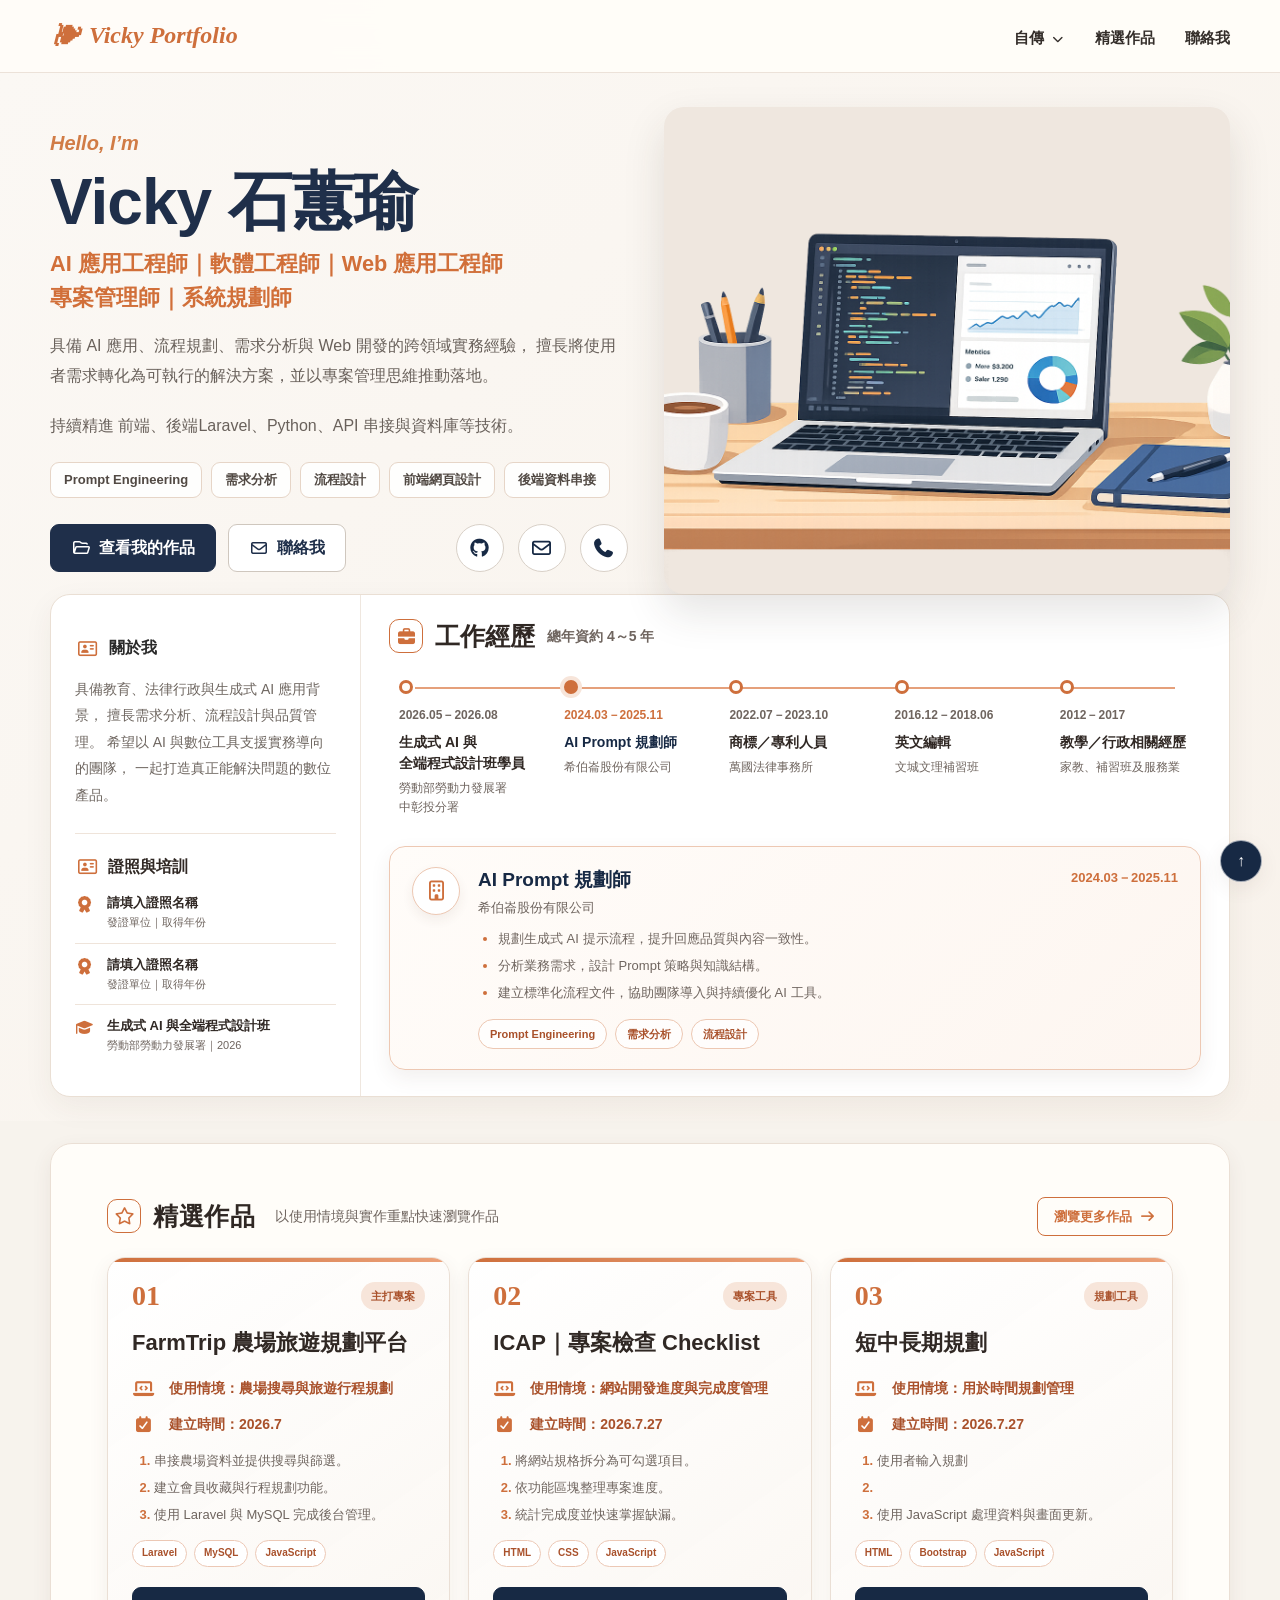
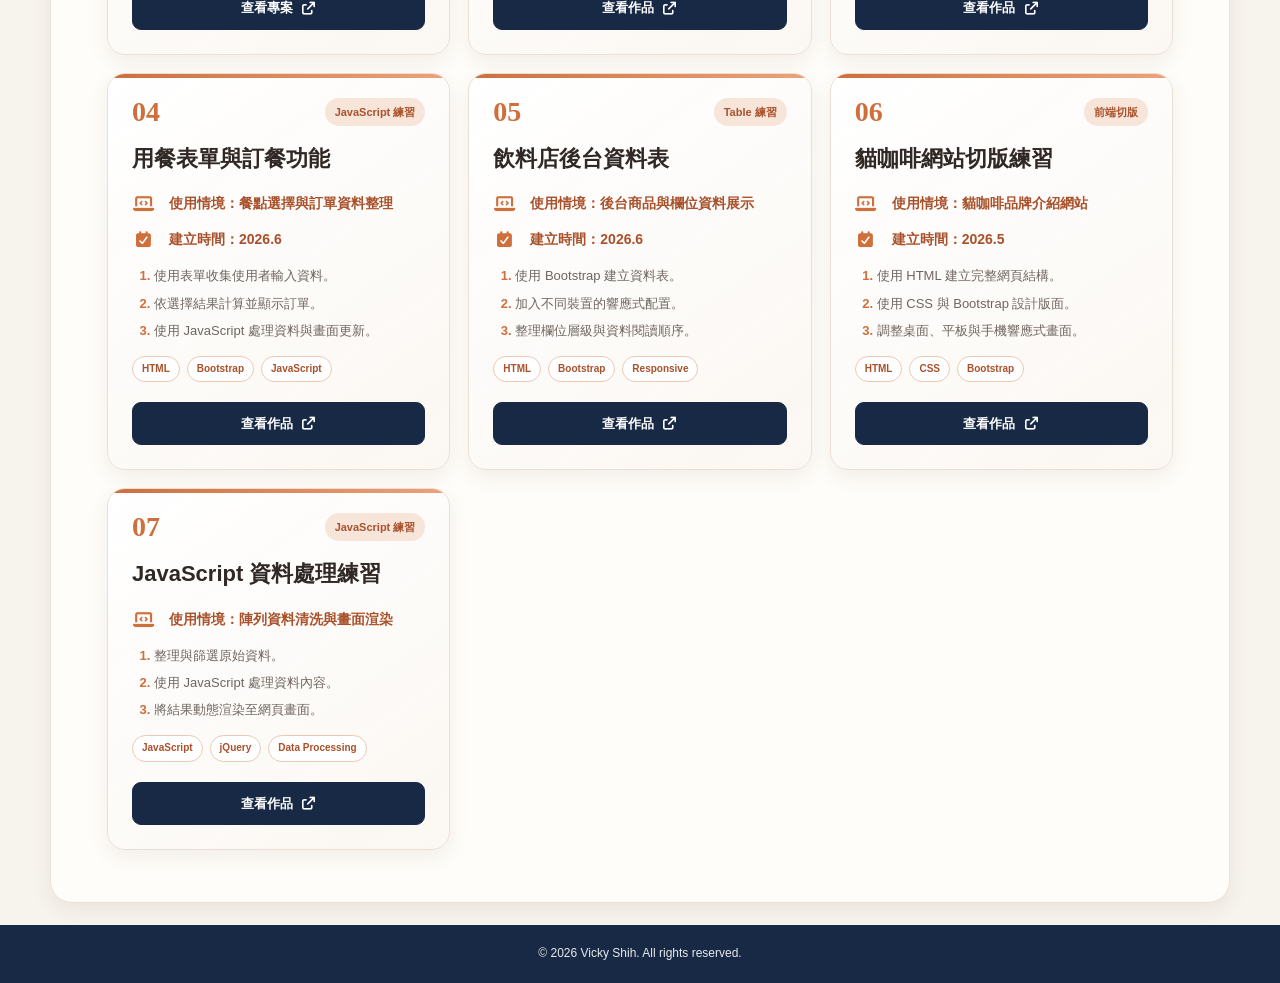
==== commit 683bbac8: "更新個人履歷網頁" ====
--- a/index.html
+++ b/index.html
@@ -23,15 +23,63 @@
             </button>
 
             <ul class="nav-links" id="navLinks">
-                <li><a class="nav-link active" href="#top">首頁</a></li>
-                <li><a class="nav-link" href="#about">關於我</a></li>
-                <li><a class="nav-link" href="#experience">工作經歷</a></li>
-                <li><a class="nav-link" href="#projects">作品集</a></li>
+
+                <!-- 自傳下拉選單 -->
+                <li class="nav-dropdown">
+                    <button type="button" class="nav-link autobiography-menu-button" id="autobiographyMenuButton"
+                        aria-expanded="false" aria-controls="autobiographyDropdown">
+
+                        自傳
+
+                        <i class="fa-solid fa-chevron-down" aria-hidden="true">
+                        </i>
+                    </button>
+
+                    <div class="autobiography-dropdown" id="autobiographyDropdown" role="menu" aria-label="選擇自傳語言">
+
+                        <button type="button" class="autobiography-dropdown-item" data-autobiography-language="zh"
+                            role="menuitem">
+
+                            <span class="autobiography-dropdown-icon">
+                                中
+                            </span>
+
+                            <span>
+                                <strong>中文自傳</strong>
+                                <small>閱讀中文版個人介紹</small>
+                            </span>
+                        </button>
+
+                        <button type="button" class="autobiography-dropdown-item" data-autobiography-language="en"
+                            role="menuitem">
+
+                            <span class="autobiography-dropdown-icon">
+                                EN
+                            </span>
+
+                            <span>
+                                <strong>English Profile</strong>
+                                <small>Read the English version</small>
+                            </span>
+                        </button>
+
+                    </div>
+                </li>
+
+                <!-- 精選作品 -->
+                <li>
+                    <a href="#projects" class="nav-link">
+                        精選作品
+                    </a>
+                </li>
+
+                <!-- 聯絡視窗 -->
                 <li>
                     <button type="button" class="nav-link contact-modal-button" id="openContactModal">
                         聯絡我
                     </button>
                 </li>
+
             </ul>
         </nav>
     </header>
@@ -567,8 +615,8 @@
                             </div>
 
                             <div class="mini-project-footer">
-                                <a href="" class="mini-project-link" target="_blank"
-                                    rel="noopener noreferrer">
+                                <a href="./TermSchedule/short-middle-longTerm.html" class="mini-project-link"
+                                    target="_blank" rel="noopener noreferrer">
 
                                     查看作品
                                     <i class="fa-solid fa-arrow-up-right-from-square"></i>
@@ -1283,6 +1331,1140 @@
             );
         });
     </script>
+    <!-- =========================
+     自傳大型閱讀視窗
+========================== -->
+    <dialog class="autobiography-modal" id="autobiographyModal" aria-labelledby="autobiographyModalTitle">
+
+        <!-- 固定在視窗上方的工具列 -->
+        <header class="autobiography-modal-header">
+
+            <div class="autobiography-modal-heading">
+                <p class="autobiography-modal-label">
+                    Autobiography
+                </p>
+
+                <h2 id="autobiographyModalTitle">
+                    中文自傳
+                </h2>
+            </div>
+
+            <div class="autobiography-modal-tools">
+
+                <!-- Modal 內也能切換語言 -->
+                <div class="autobiography-language-switch" role="group" aria-label="切換自傳語言">
+
+                    <button type="button" class="autobiography-language-button is-active" data-modal-language="zh"
+                        aria-pressed="true">
+                        中文
+                    </button>
+
+                    <button type="button" class="autobiography-language-button" data-modal-language="en"
+                        aria-pressed="false">
+                        English
+                    </button>
+
+                </div>
+
+                <button type="button" class="autobiography-modal-close" id="closeAutobiographyModal"
+                    aria-label="關閉自傳視窗">
+
+                    <i class="fa-solid fa-xmark" aria-hidden="true">
+                    </i>
+                </button>
+
+            </div>
+        </header>
+
+        <!-- 可上下捲動的自傳內容 -->
+        <div class="autobiography-modal-body">
+
+            <!-- 中文自傳 -->
+            <article class="autobiography-content" id="autobiographyZh" lang="zh-TW">
+
+                <!-- 01 關於我 -->
+                <section class="autobiography-section">
+
+                    <span class="autobiography-section-number">
+                        01
+                    </span>
+
+                    <div>
+                        <h3>關於我</h3>
+
+                        <p>
+                            具備跨領域學習與工作背景，過去曾累積 6 年教育、
+                            1 年多法律行政與約 2 年生成式 AI 應用等實務經驗。
+                            這些經歷讓我培養出快速學習、系統化思考、
+                            跨部門溝通與流程規劃能力。
+                        </p>
+                    </div>
+
+                </section>
+
+                <!-- 02 學生時期 -->
+                <section class="autobiography-section">
+
+                    <span class="autobiography-section-number">
+                        02
+                    </span>
+
+                    <div>
+                        <h3>
+                            學生時期（2012–2020）──
+                            培養邏輯分析、跨部門溝通協作與團隊合作能力
+                        </h3>
+
+                        <p>
+                            求學期間，我先後接受哲學與法律訓練。
+                            台大哲學系的訓練培養我的邏輯思考、
+                            批判分析與問題拆解能力；政大法律系的學習，
+                            則使我建立基礎法律思維、文字表達與嚴謹分析能力。
+                        </p>
+
+                        <p>
+                            除了課業學習外，我也積極參與校園自治與大型活動籌辦，
+                            希望透過不同挑戰累積溝通協調、資源整合與團隊合作能力。
+                            曾擔任台大哲學系學會總務及松山校友會行政，
+                            負責活動規劃、行政管理及跨單位協調。
+                        </p>
+
+                        <p>
+                            2013 年擔任 Chameleon 四系聯合舞會總召時，
+                            整合哲學、大氣、戲劇及生科四系資源，
+                            在兩個月內完成活動企劃、行政流程、場地規劃及宣傳工作，
+                            並成功爭取政府補助與企業贊助，
+                            累積專案管理、資源整合及跨部門協作能力。
+                        </p>
+
+                        <p>
+                            此外，我也曾赴上海交通大學參與暑期交流課程，
+                            透過跨文化學習與國際交流拓展視野，
+                            也提升自己適應不同環境與溝通合作的能力。
+                        </p>
+                    </div>
+
+                </section>
+
+                <!-- 03 教育工作 -->
+                <section class="autobiography-section">
+
+                    <span class="autobiography-section-number">
+                        03
+                    </span>
+
+                    <div>
+                        <h3>
+                            教育工作（2012–2020）──
+                            從教學中建立使用者思維
+                        </h3>
+
+                        <p>
+                            求學及工作初期，我投入教育產業，
+                            擔任英文教材編輯及英文家教老師。
+                        </p>
+
+                        <p>
+                            除了教材設計之外，我也長期負責學生教學，
+                            最高曾連續三個月每週七天授課。
+                            教學過程中，我必須根據學生程度調整教材內容、
+                            安排學習進度，並與家長保持密切溝通，
+                            因此培養出良好的同理心、需求分析能力，
+                            以及清楚表達複雜概念的能力。
+                        </p>
+
+                        <p>
+                            這段經歷讓我深刻體會到，
+                            教育並不是單純傳遞知識，
+                            而是透過良好的內容設計與流程規劃，
+                            幫助學習者更有效率地理解與應用知識，
+                            也為日後投入 AI 教育產品奠定重要基礎。
+                        </p>
+                    </div>
+
+                </section>
+
+                <!-- 04 法律事務所 -->
+                <section class="autobiography-section">
+
+                    <span class="autobiography-section-number">
+                        04
+                    </span>
+
+                    <div>
+                        <h3>
+                            法律事務所（2022.7–2023.10）──
+                            延伸法律訓練，養成嚴謹的流程管理能力
+                        </h3>
+
+                        <p>
+                            承接政大法律系的學習背景，
+                            我之後進入萬國法律事務所擔任商標程序助理，
+                            將過去在法律訓練中培養的邏輯分析、
+                            文件理解與嚴謹思維，
+                            實際應用於商標案件與行政流程管理中。
+                        </p>
+
+                        <p>
+                            工作內容包含商標申請、案件追蹤、
+                            中英文書信往來、文件整理及行政流程控管，
+                            並協助國內外客戶與律師之間的溝通協調。
+                        </p>
+
+                        <p>
+                            法律案件十分重視細節、時效與文件正確性，
+                            因此這段經歷讓我養成重視品質、
+                            流程與時間管理的工作習慣，
+                            也累積跨部門合作、對外溝通及案件追蹤的實務經驗。
+                        </p>
+
+                        <p>
+                            我也因此更加理解，
+                            完善的流程設計能有效降低錯誤、提升效率，
+                            並讓複雜任務被清楚管理與執行。
+                        </p>
+                    </div>
+
+                </section>
+
+                <!-- 05 AI Prompt 規劃師 -->
+                <section class="autobiography-section">
+
+                    <span class="autobiography-section-number">
+                        05
+                    </span>
+
+                    <div>
+                        <h3>
+                            AI Prompt 規劃師（2024.3–2025.11）──
+                            從出版與教材內容延伸至 AI 應用規劃
+                        </h3>
+
+                        <p>
+                            因為對出版、教材內容與語言學習產業有興趣，
+                            我進入希伯崙股份有限公司，
+                            並在工作中接觸到生成式 AI 於教育產品中的應用。
+                        </p>
+
+                        <p>
+                            這段經歷讓我從原本熟悉的內容設計與教材規劃出發，
+                            逐步學習如何透過 Prompt Engineering、
+                            AI Workflow 與產品流程設計，
+                            將 AI 技術應用於語言學習、
+                            評分回饋與教材內容生成等情境。
+                        </p>
+
+                        <p>
+                            工作期間，我主要負責生成式 AI
+                            在教育產品中的應用規劃與內容設計。
+                            我設計 CEFR A1 至 A2 多階段兒童 AI 口說練習情境，
+                            建立 AI 學習流程，
+                            協助補習班導入生成式 AI 教學模式，
+                            提升學生練習意願與教師教學效率。
+                        </p>
+
+                        <p>
+                            除了語言學習產品之外，
+                            我也負責 AI 圖像生成優化，
+                            重新設計 Prompt 架構，
+                            使生成內容更符合教材需求，
+                            並成功導入 LiveABC 全國補習班教材。
+                        </p>
+
+                        <p>
+                            相關成果同時拓展至日本市場，
+                            包含參與日本 EIKEN 英檢教材合作，
+                            以及韓國出版社合作專案。
+                        </p>
+
+                        <p>
+                            此外，我參與設計 GEPT 初、中級複試 AI 評分系統，
+                            建立寫作與口說題型的 AI 評分邏輯、
+                            Prompt Flow 及回饋格式，
+                            使學生能快速掌握答題缺失，
+                            同時協助教師提升批改效率與評量一致性。
+                        </p>
+
+                        <p>
+                            透過上述專案，我累積 Prompt Engineering、
+                            大型語言模型（LLM）應用、需求分析、產品規劃、
+                            跨部門溝通及 AI Workflow 設計等經驗。
+                        </p>
+
+                        <p>
+                            我也逐漸發現，
+                            自己對 AI 應用如何從內容規劃走向產品功能與系統實作
+                            產生高度興趣，
+                            因此希望未來朝 AI 應用實作與軟體開發方向發展。
+                        </p>
+                    </div>
+
+                </section>
+
+                <!-- 06 職業訓練 -->
+                <section class="autobiography-section">
+
+                    <span class="autobiography-section-number">
+                        06
+                    </span>
+
+                    <div>
+                        <h3>
+                            職業訓練（2026.5–2026.8）──
+                            補強程式開發與 AI 應用落地能力
+                        </h3>
+
+                        <p>
+                            為了從 AI 應用規劃進一步走向實際開發，
+                            我參加勞動部勞動力發展署中彰投分署
+                            「生成式 AI 與全端程式設計班」訓練課程。
+                        </p>
+
+                        <p>
+                            課程內容包含 HTML、CSS、JavaScript、
+                            Bootstrap、jQuery 等前端基礎，
+                            也接觸 PHP、Laravel、Python、
+                            資料庫操作與 API 串接。
+                        </p>
+
+                        <p>
+                            透過課程，我逐步理解 Web 應用從介面規劃、
+                            畫面設計、資料傳遞、後端處理，
+                            到資料庫儲存的基本流程。
+                        </p>
+
+                        <p>
+                            受訓期間，我也系統性學習生成式 AI 應用、
+                            Python 程式設計、API 串接、前後端開發、
+                            資料庫操作、響應式網頁製作，
+                            以及 Figma 介面設計與原型製作基礎。
+                        </p>
+
+                        <p>
+                            這段訓練讓我補強程式設計、
+                            介面規劃與系統開發基礎，
+                            也讓我更清楚理解 AI 應用如何從概念與流程設計，
+                            進一步推進到實際功能開發。
+                        </p>
+
+                        <p>
+                            過去的工作經驗使我理解使用者需求、
+                            AI 應用情境與產品規劃；
+                            職業訓練則補足我在程式開發、API 串接、
+                            介面理解與系統實作上的基礎，
+                            讓我能朝 AI 應用工程師與軟體工程師的方向持續前進。
+                        </p>
+                    </div>
+
+                </section>
+
+                <!-- 07 未來發展方向 -->
+                <section class="autobiography-section">
+
+                    <span class="autobiography-section-number">
+                        07
+                    </span>
+
+                    <div>
+                        <h3>未來發展方向</h3>
+
+                        <p>
+                            從教育、法律到 AI，
+                            看似不同的工作內容，
+                            其實都圍繞著同一件事──
+                            運用知識、流程與技術解決問題。
+                        </p>
+
+                        <p>
+                            在 AI Prompt 規劃工作的過程中，
+                            我逐漸發現自己不只希望參與 AI 產品設計，
+                            也希望更深入理解系統如何被開發，
+                            並親自參與 AI 應用的實作。
+                        </p>
+
+                        <p>
+                            因此，我透過職業訓練補強 Python、
+                            API 串接、前後端開發、資料庫操作，
+                            以及 Figma 介面設計基礎，
+                            期望從 AI 應用規劃逐步轉向軟體開發職涯。
+                        </p>
+
+                        <p>
+                            未來，我希望投入生成式 AI 應用工程師、
+                            AI 應用開發工程師、初階後端工程師
+                            或 Web 應用工程師等職位，
+                            持續深化 Python、API 串接、Laravel、
+                            資料庫、LLM 應用、AI Workflow 設計
+                            與 Web 介面實作能力。
+                        </p>
+
+                        <p>
+                            我的目標是成為一位能理解使用者需求、
+                            規劃 AI 應用流程，並具備實作能力的軟體工程師，
+                            協助團隊開發真正能落地並解決問題的 AI 產品。
+                        </p>
+                    </div>
+
+                </section>
+
+            </article>
+
+            <!-- 英文自傳 -->
+            <article class="autobiography-content" id="autobiographyEn" lang="en" hidden>
+
+                <!-- 01 About Me -->
+                <section class="autobiography-section">
+
+                    <span class="autobiography-section-number">
+                        01
+                    </span>
+
+                    <div>
+                        <h3>About Me</h3>
+
+                        <p>
+                            I have an interdisciplinary academic and professional
+                            background, with six years of experience in education,
+                            over one year in legal administration, and approximately
+                            two years in generative AI applications.
+                        </p>
+
+                        <p>
+                            These experiences have strengthened my ability to learn
+                            quickly, think systematically, communicate across
+                            departments, and design effective workflows.
+                        </p>
+                    </div>
+
+                </section>
+
+                <!-- 02 Student Years -->
+                <section class="autobiography-section">
+
+                    <span class="autobiography-section-number">
+                        02
+                    </span>
+
+                    <div>
+                        <h3>
+                            Student Years (2012–2020) —
+                            Developing Logical Analysis, Communication,
+                            and Teamwork Skills
+                        </h3>
+
+                        <p>
+                            During my university years, I received academic training
+                            in both philosophy and law. My studies in philosophy at
+                            National Taiwan University developed my logical thinking,
+                            critical analysis, and problem-decomposition skills.
+                        </p>
+
+                        <p>
+                            My legal education at National Chengchi University helped
+                            me establish a foundation in legal reasoning, precise
+                            written communication, and rigorous analysis.
+                        </p>
+
+                        <p>
+                            In addition to my academic studies, I actively participated
+                            in student organizations and large-scale event planning.
+                            Through these activities, I developed practical experience
+                            in communication, coordination, resource integration,
+                            and teamwork.
+                        </p>
+
+                        <p>
+                            I served as Treasurer of the Department of Philosophy
+                            Student Association at National Taiwan University and
+                            handled administrative work for the Songshan Alumni
+                            Association. My responsibilities included event planning,
+                            administrative management, and coordination between
+                            different organizations.
+                        </p>
+
+                        <p>
+                            In 2013, I served as the chief coordinator of the Chameleon
+                            Joint Department Dance. I integrated resources from the
+                            departments of Philosophy, Atmospheric Sciences, Drama
+                            and Theatre, and Life Science.
+                        </p>
+
+                        <p>
+                            Within two months, I led the completion of the event proposal,
+                            administrative procedures, venue planning, and promotional
+                            activities. I also successfully secured government funding
+                            and corporate sponsorship.
+                        </p>
+
+                        <p>
+                            This experience strengthened my project management,
+                            resource integration, and cross-departmental collaboration
+                            skills.
+                        </p>
+
+                        <p>
+                            I also participated in a summer exchange program at
+                            Shanghai Jiao Tong University. The experience expanded
+                            my international perspective and improved my ability to
+                            adapt and communicate in a cross-cultural environment.
+                        </p>
+                    </div>
+
+                </section>
+
+                <!-- 03 Education Experience -->
+                <section class="autobiography-section">
+
+                    <span class="autobiography-section-number">
+                        03
+                    </span>
+
+                    <div>
+                        <h3>
+                            Education Experience (2012–2020) —
+                            Developing a User-Centered Mindset through Teaching
+                        </h3>
+
+                        <p>
+                            During my studies and the early stage of my career,
+                            I worked in the education industry as an English
+                            educational materials editor and private English tutor.
+                        </p>
+
+                        <p>
+                            In addition to developing educational content, I taught
+                            students over an extended period. At my busiest point,
+                            I taught seven days a week for three consecutive months.
+                        </p>
+
+                        <p>
+                            I adjusted teaching materials according to each student's
+                            proficiency, planned learning schedules, and maintained
+                            close communication with parents.
+                        </p>
+
+                        <p>
+                            These responsibilities helped me develop empathy,
+                            requirement-analysis skills, and the ability to explain
+                            complex concepts in a clear and understandable way.
+                        </p>
+
+                        <p>
+                            This experience taught me that education is not simply
+                            about delivering knowledge. Effective content design
+                            and workflow planning are essential for helping learners
+                            understand and apply knowledge efficiently.
+                        </p>
+
+                        <p>
+                            This user-centered perspective later became an important
+                            foundation for my work on AI-powered educational products.
+                        </p>
+                    </div>
+
+                </section>
+
+                <!-- 04 Law Firm Experience -->
+                <section class="autobiography-section">
+
+                    <span class="autobiography-section-number">
+                        04
+                    </span>
+
+                    <div>
+                        <h3>
+                            Law Firm Experience (July 2022–October 2023) —
+                            Building Rigorous Workflow Management Skills
+                        </h3>
+
+                        <p>
+                            Building on my legal education at National Chengchi
+                            University, I joined Formosa Transnational Attorneys at Law
+                            as a trademark procedure assistant.
+                        </p>
+
+                        <p>
+                            In this role, I applied the logical analysis, document
+                            comprehension, and attention to detail developed through
+                            my legal training to trademark cases and administrative
+                            workflow management.
+                        </p>
+
+                        <p>
+                            My responsibilities included trademark applications,
+                            case tracking, Chinese and English correspondence,
+                            document organization, and administrative process control.
+                        </p>
+
+                        <p>
+                            I also assisted with communication and coordination
+                            between domestic and international clients and attorneys.
+                        </p>
+
+                        <p>
+                            Legal cases require a high level of accuracy, timeliness,
+                            and document quality. This experience helped me develop
+                            disciplined habits in quality management, workflow control,
+                            and time management.
+                        </p>
+
+                        <p>
+                            It also gave me practical experience in cross-departmental
+                            collaboration, external communication, and case tracking.
+                        </p>
+
+                        <p>
+                            Through this role, I gained a deeper understanding of how
+                            well-designed workflows can reduce errors, improve efficiency,
+                            and make complex tasks easier to manage and execute.
+                        </p>
+                    </div>
+
+                </section>
+
+                <!-- 05 AI Prompt Strategist -->
+                <section class="autobiography-section">
+
+                    <span class="autobiography-section-number">
+                        05
+                    </span>
+
+                    <div>
+                        <h3>
+                            AI Prompt Strategist (March 2024–November 2025) —
+                            Extending Educational Content Experience into
+                            AI Application Planning
+                        </h3>
+
+                        <p>
+                            Because of my interest in publishing, educational content,
+                            and language-learning products, I joined Hebron Soft Limited,
+                            where I began working with generative AI applications
+                            in educational products.
+                        </p>
+
+                        <p>
+                            Building on my previous experience in content design
+                            and educational material planning, I gradually learned
+                            how to apply Prompt Engineering, AI workflows, and product
+                            process design to language learning, automated assessment,
+                            feedback generation, and educational content creation.
+                        </p>
+
+                        <p>
+                            My primary responsibilities included planning generative
+                            AI applications and designing content for educational
+                            products.
+                        </p>
+
+                        <p>
+                            I designed multi-stage AI speaking practice scenarios
+                            for children at CEFR A1 to A2 levels and established
+                            structured AI-assisted learning workflows.
+                        </p>
+
+                        <p>
+                            I also supported the implementation of generative AI
+                            teaching models in language schools, helping increase
+                            students' willingness to practice and improve teachers'
+                            instructional efficiency.
+                        </p>
+
+                        <p>
+                            In addition to language-learning products, I was responsible
+                            for optimizing AI image generation. I redesigned prompt
+                            structures to produce visual content that better matched
+                            educational material requirements.
+                        </p>
+
+                        <p>
+                            The optimized image-generation process was successfully
+                            introduced into LiveABC educational materials used by
+                            language schools across Taiwan.
+                        </p>
+
+                        <p>
+                            The work was later expanded to international projects,
+                            including collaboration on Japanese EIKEN preparation
+                            materials and projects with a Korean publishing company.
+                        </p>
+
+                        <p>
+                            I also participated in the design of an AI assessment
+                            system for the intermediate and high-intermediate stages
+                            of the General English Proficiency Test (GEPT).
+                        </p>
+
+                        <p>
+                            I helped establish AI scoring logic, Prompt Flows,
+                            and feedback formats for writing and speaking tasks.
+                            The system allowed students to identify weaknesses
+                            more quickly while helping teachers improve grading
+                            efficiency and assessment consistency.
+                        </p>
+
+                        <p>
+                            Through these projects, I gained practical experience
+                            in Prompt Engineering, large language model applications,
+                            requirement analysis, product planning, cross-departmental
+                            communication, and AI workflow design.
+                        </p>
+
+                        <p>
+                            I also became increasingly interested in how AI applications
+                            could move beyond content planning and become functional
+                            software products.
+                        </p>
+
+                        <p>
+                            This realization motivated me to pursue a future career
+                            in AI application development and software engineering.
+                        </p>
+                    </div>
+
+                </section>
+
+                <!-- 06 Vocational Training -->
+                <section class="autobiography-section">
+
+                    <span class="autobiography-section-number">
+                        06
+                    </span>
+
+                    <div>
+                        <h3>
+                            Vocational Training (May 2026–August 2026) —
+                            Strengthening Software Development and
+                            AI Implementation Skills
+                        </h3>
+
+                        <p>
+                            To move from AI application planning toward practical
+                            software development, I enrolled in the Generative AI
+                            and Full-Stack Programming Training Program provided
+                            by the Taichung-Changhua-Nantou Regional Branch of
+                            Taiwan's Workforce Development Agency.
+                        </p>
+
+                        <p>
+                            The program covered front-end technologies including
+                            HTML, CSS, JavaScript, Bootstrap, and jQuery.
+                            I also studied PHP, Laravel, Python, database operations,
+                            and API integration.
+                        </p>
+
+                        <p>
+                            Through the training, I gradually developed an understanding
+                            of the complete workflow of a Web application, from interface
+                            planning and visual design to data transmission, back-end
+                            processing, and database storage.
+                        </p>
+
+                        <p>
+                            I also systematically studied generative AI applications,
+                            Python programming, API integration, front-end and back-end
+                            development, database operations, responsive Web design,
+                            and the fundamentals of interface design and prototyping
+                            with Figma.
+                        </p>
+
+                        <p>
+                            This training strengthened my foundation in programming,
+                            interface planning, and system development.
+                        </p>
+
+                        <p>
+                            It also gave me a clearer understanding of how an AI
+                            application can progress from an initial concept and
+                            workflow design to the implementation of functional
+                            software features.
+                        </p>
+
+                        <p>
+                            My previous professional experience helped me understand
+                            user requirements, AI application scenarios, and product
+                            planning.
+                        </p>
+
+                        <p>
+                            The vocational training complemented this background
+                            by strengthening my skills in software development,
+                            API integration, interface implementation, and system
+                            development.
+                        </p>
+
+                        <p>
+                            Together, these experiences have prepared me to continue
+                            developing toward a career as an AI application engineer
+                            and software engineer.
+                        </p>
+                    </div>
+
+                </section>
+
+                <!-- 07 Career Direction -->
+                <section class="autobiography-section">
+
+                    <span class="autobiography-section-number">
+                        07
+                    </span>
+
+                    <div>
+                        <h3>Future Career Direction</h3>
+
+                        <p>
+                            Education, law, and AI may appear to be unrelated fields,
+                            but my work in each of them has centered on the same goal:
+                            using knowledge, workflows, and technology to solve
+                            practical problems.
+                        </p>
+
+                        <p>
+                            While working as an AI Prompt Strategist, I realized that
+                            I did not only want to participate in AI product planning.
+                            I also wanted to understand how systems are developed
+                            and contribute directly to the implementation of AI
+                            applications.
+                        </p>
+
+                        <p>
+                            I therefore strengthened my foundation in Python,
+                            API integration, front-end and back-end development,
+                            database operations, and Figma interface design through
+                            vocational training.
+                        </p>
+
+                        <p>
+                            My goal is to gradually transition from AI application
+                            planning into a software development career.
+                        </p>
+
+                        <p>
+                            In the future, I hope to pursue opportunities as a
+                            generative AI application engineer, AI application
+                            developer, junior back-end engineer, or Web application
+                            engineer.
+                        </p>
+
+                        <p>
+                            I plan to continue developing my skills in Python,
+                            API integration, Laravel, databases, large language model
+                            applications, AI workflow design, and Web interface
+                            implementation.
+                        </p>
+
+                        <p>
+                            My long-term goal is to become a software engineer
+                            who can understand user requirements, plan effective
+                            AI application workflows, and implement practical
+                            software solutions.
+                        </p>
+
+                        <p>
+                            I hope to contribute to teams by developing AI products
+                            that can be deployed in real-world environments and
+                            solve meaningful problems.
+                        </p>
+                    </div>
+
+                </section>
+
+            </article>
+
+        </div>
+    </dialog>
+
+    <script>
+        document.addEventListener("DOMContentLoaded", function () {
+            /*
+             * 取得自傳下拉選單相關元素。
+             */
+            const autobiographyMenuButton =
+                document.getElementById("autobiographyMenuButton");
+
+            const autobiographyDropdown =
+                document.getElementById("autobiographyDropdown");
+
+            const navDropdown =
+                autobiographyMenuButton?.closest(".nav-dropdown");
+
+            const autobiographyDropdownItems =
+                document.querySelectorAll(
+                    "[data-autobiography-language]"
+                );
+
+            /*
+             * 取得大型自傳視窗相關元素。
+             */
+            const autobiographyModal =
+                document.getElementById("autobiographyModal");
+
+            const closeAutobiographyModalButton =
+                document.getElementById("closeAutobiographyModal");
+
+            const autobiographyModalTitle =
+                document.getElementById("autobiographyModalTitle");
+
+            const autobiographyZh =
+                document.getElementById("autobiographyZh");
+
+            const autobiographyEn =
+                document.getElementById("autobiographyEn");
+
+            const autobiographyModalBody =
+                autobiographyModal?.querySelector(
+                    ".autobiography-modal-body"
+                );
+
+            const autobiographyLanguageButtons =
+                document.querySelectorAll("[data-modal-language]");
+
+            /*
+             * 如果必要的 HTML 元素不存在，就停止執行，
+             * 避免 JavaScript 報錯影響其他功能。
+             */
+            if (
+                !autobiographyMenuButton ||
+                !autobiographyDropdown ||
+                !navDropdown ||
+                !autobiographyModal ||
+                !closeAutobiographyModalButton ||
+                !autobiographyModalTitle ||
+                !autobiographyZh ||
+                !autobiographyEn
+            ) {
+                console.warn("找不到完整的自傳功能 HTML 元素。");
+                return;
+            }
+
+            /*
+             * 關閉導覽列的自傳下拉選單。
+             */
+            function closeAutobiographyDropdown() {
+                navDropdown.classList.remove("is-open");
+
+                autobiographyMenuButton.setAttribute(
+                    "aria-expanded",
+                    "false"
+                );
+            }
+
+            /*
+             * 開啟導覽列的自傳下拉選單。
+             */
+            function openAutobiographyDropdown() {
+                navDropdown.classList.add("is-open");
+
+                autobiographyMenuButton.setAttribute(
+                    "aria-expanded",
+                    "true"
+                );
+            }
+
+            /*
+             * 切換中文／英文自傳。
+             *
+             * language：
+             * zh = 中文
+             * en = 英文
+             */
+            function setAutobiographyLanguage(language) {
+                const isChinese = language === "zh";
+
+                /*
+                 * 使用 hidden 控制兩份內容的顯示狀態。
+                 */
+                autobiographyZh.hidden = !isChinese;
+                autobiographyEn.hidden = isChinese;
+
+                /*
+                 * 改變視窗標題。
+                 */
+                autobiographyModalTitle.textContent =
+                    isChinese
+                        ? "中文自傳"
+                        : "English Profile";
+
+                /*
+                 * 更新 Modal 內語言切換按鈕狀態。
+                 */
+                autobiographyLanguageButtons.forEach(
+                    function (button) {
+                        const isActive =
+                            button.dataset.modalLanguage === language;
+
+                        button.classList.toggle(
+                            "is-active",
+                            isActive
+                        );
+
+                        button.setAttribute(
+                            "aria-pressed",
+                            String(isActive)
+                        );
+                    }
+                );
+
+                /*
+                 * 切換語言後，將內容捲動回最上方。
+                 */
+                if (autobiographyModalBody) {
+                    autobiographyModalBody.scrollTop = 0;
+                }
+            }
+
+            /*
+             * 以指定語言開啟自傳視窗。
+             */
+            function openAutobiographyModal(language) {
+                setAutobiographyLanguage(language);
+
+                closeAutobiographyDropdown();
+
+                if (!autobiographyModal.open) {
+                    autobiographyModal.showModal();
+                }
+            }
+
+            /*
+             * 點擊導覽列「自傳」：
+             * 已展開就收合，未展開就開啟。
+             */
+            autobiographyMenuButton.addEventListener(
+                "click",
+                function () {
+                    const isOpen =
+                        navDropdown.classList.contains("is-open");
+
+                    if (isOpen) {
+                        closeAutobiographyDropdown();
+                    } else {
+                        openAutobiographyDropdown();
+                    }
+                }
+            );
+
+            /*
+             * 點擊下拉選單中的中文／英文選項。
+             */
+            autobiographyDropdownItems.forEach(
+                function (item) {
+                    item.addEventListener(
+                        "click",
+                        function () {
+                            const selectedLanguage =
+                                item.dataset.autobiographyLanguage;
+
+                            if (
+                                selectedLanguage !== "zh" &&
+                                selectedLanguage !== "en"
+                            ) {
+                                return;
+                            }
+
+                            openAutobiographyModal(
+                                selectedLanguage
+                            );
+                        }
+                    );
+                }
+            );
+
+            /*
+             * 點擊 Modal 內的中文／English 按鈕。
+             */
+            autobiographyLanguageButtons.forEach(
+                function (button) {
+                    button.addEventListener(
+                        "click",
+                        function () {
+                            const selectedLanguage =
+                                button.dataset.modalLanguage;
+
+                            if (
+                                selectedLanguage !== "zh" &&
+                                selectedLanguage !== "en"
+                            ) {
+                                return;
+                            }
+
+                            setAutobiographyLanguage(
+                                selectedLanguage
+                            );
+                        }
+                    );
+                }
+            );
+
+            /*
+             * 點擊右上角叉號關閉 Modal。
+             */
+            closeAutobiographyModalButton.addEventListener(
+                "click",
+                function () {
+                    autobiographyModal.close();
+                }
+            );
+
+            /*
+             * 點擊自傳下拉選單外部時收合選單。
+             */
+            document.addEventListener(
+                "click",
+                function (event) {
+                    if (!navDropdown.contains(event.target)) {
+                        closeAutobiographyDropdown();
+                    }
+                }
+            );
+
+            /*
+             * 點擊 Modal 外側遮罩時關閉視窗。
+             */
+            autobiographyModal.addEventListener(
+                "click",
+                function (event) {
+                    const modalRect =
+                        autobiographyModal.getBoundingClientRect();
+
+                    const clickedOutside =
+                        event.clientX < modalRect.left ||
+                        event.clientX > modalRect.right ||
+                        event.clientY < modalRect.top ||
+                        event.clientY > modalRect.bottom;
+
+                    if (clickedOutside) {
+                        autobiographyModal.close();
+                    }
+                }
+            );
+
+            /*
+             * 按下 Esc 時先收合下拉選單。
+             *
+             * 原生 dialog 會自動處理 Esc 關閉 Modal。
+             */
+            document.addEventListener(
+                "keydown",
+                function (event) {
+                    if (event.key === "Escape") {
+                        closeAutobiographyDropdown();
+                    }
+                }
+            );
+
+            /*
+             * Modal 關閉後，將焦點送回導覽列的自傳按鈕，
+             * 方便鍵盤使用者繼續操作。
+             */
+            autobiographyModal.addEventListener(
+                "close",
+                function () {
+                    autobiographyMenuButton.focus();
+                }
+            );
+        });
+    </script>
 </body>
 
 </html>
--- a/CSS/profile_index.css
+++ b/CSS/profile_index.css
@@ -2040,7 +2040,443 @@
     font-size: 12px;
 }
 
-
+/* =========================
+   導覽列：自傳下拉選單
+========================= */
+.nav-dropdown {
+    position: relative;
+}
+
+/* 自傳按鈕 */
+.autobiography-menu-button {
+    display: inline-flex;
+    align-items: center;
+    gap: 7px;
+    appearance: none;
+    background: transparent;
+    border: 0;
+    cursor: pointer;
+}
+
+.autobiography-menu-button i {
+    font-size: 11px;
+    transition: transform 0.22s ease;
+}
+
+/* 展開時箭頭向上 */
+.nav-dropdown.is-open .autobiography-menu-button i {
+    transform: rotate(180deg);
+}
+
+/* 下拉選單 */
+.autobiography-dropdown {
+    position: absolute;
+    top: calc(100% - 7px);
+    right: 0;
+    z-index: 120;
+
+    width: 270px;
+    padding: 9px;
+
+    background-color: #fffdf9;
+    border: 1px solid var(--border);
+    border-radius: 14px;
+    box-shadow:
+        0 18px 42px rgba(23, 41, 68, 0.15);
+
+    opacity: 0;
+    visibility: hidden;
+    pointer-events: none;
+
+    transform: translateY(8px);
+
+    transition:
+        opacity 0.2s ease,
+        visibility 0.2s ease,
+        transform 0.2s ease;
+}
+
+/* 開啟下拉選單 */
+.nav-dropdown.is-open .autobiography-dropdown {
+    opacity: 1;
+    visibility: visible;
+    pointer-events: auto;
+    transform: translateY(0);
+}
+
+/* 下拉選項 */
+.autobiography-dropdown-item {
+    display: grid;
+    width: 100%;
+    grid-template-columns: 42px minmax(0, 1fr);
+    align-items: center;
+    gap: 12px;
+
+    padding: 12px;
+
+    background: transparent;
+    color: var(--text-main);
+
+    border: 0;
+    border-radius: 10px;
+
+    text-align: left;
+    cursor: pointer;
+
+    transition:
+        background-color 0.2s ease,
+        transform 0.2s ease;
+}
+
+.autobiography-dropdown-item:hover,
+.autobiography-dropdown-item:focus-visible {
+    background-color: var(--accent-soft);
+    transform: translateX(2px);
+}
+
+.autobiography-dropdown-item:focus-visible {
+    outline: 3px solid rgba(206, 111, 60, 0.22);
+    outline-offset: 1px;
+}
+
+/* 中／EN 圖示 */
+.autobiography-dropdown-icon {
+    display: inline-flex;
+    align-items: center;
+    justify-content: center;
+
+    width: 40px;
+    height: 40px;
+
+    background-color: #ffffff;
+    color: var(--accent);
+
+    border: 1px solid #edc8b3;
+    border-radius: 10px;
+
+    font-size: 13px;
+    font-weight: 800;
+}
+
+.autobiography-dropdown-item strong {
+    display: block;
+    margin-bottom: 2px;
+
+    color: var(--text-main);
+    font-size: 14px;
+    font-weight: 800;
+}
+
+.autobiography-dropdown-item small {
+    display: block;
+
+    color: var(--text-muted);
+    font-size: 11px;
+    line-height: 1.5;
+}
+
+
+/* =========================
+   大型自傳彈跳視窗
+========================= */
+.autobiography-modal {
+    width: min(960px, calc(100% - 48px));
+    height: min(820px, 86vh);
+    max-width: none;
+    max-height: none;
+
+    padding: 0;
+    overflow: hidden;
+
+    background-color: #fffdf9;
+    color: var(--text-main);
+
+    border: 1px solid var(--border);
+    border-radius: 22px;
+
+    box-shadow:
+        0 30px 80px rgba(23, 41, 68, 0.25);
+}
+
+/* 未開啟時確實隱藏 */
+.autobiography-modal:not([open]) {
+    display: none;
+}
+
+/* 背景遮罩 */
+.autobiography-modal::backdrop {
+    background-color: rgba(23, 29, 38, 0.56);
+    backdrop-filter: blur(4px);
+}
+
+/* 視窗開啟動畫 */
+.autobiography-modal[open] {
+    display: grid;
+    grid-template-rows: auto minmax(0, 1fr);
+
+    animation: autobiographyModalOpen 0.22s ease-out;
+}
+
+@keyframes autobiographyModalOpen {
+    from {
+        opacity: 0;
+        transform: translateY(18px) scale(0.98);
+    }
+
+    to {
+        opacity: 1;
+        transform: translateY(0) scale(1);
+    }
+}
+
+
+/* =========================
+   自傳視窗頂部工具列
+========================= */
+.autobiography-modal-header {
+    position: relative;
+    z-index: 5;
+
+    display: flex;
+    align-items: center;
+    justify-content: space-between;
+    gap: 24px;
+
+    padding: 22px 28px;
+
+    background-color: rgba(255, 253, 249, 0.97);
+    border-bottom: 1px solid #eee3da;
+    box-shadow:
+        0 5px 16px rgba(83, 61, 48, 0.05);
+}
+
+.autobiography-modal-heading {
+    min-width: 0;
+}
+
+.autobiography-modal-label {
+    margin: 0 0 2px;
+
+    color: var(--accent);
+    font-family: Georgia, "Times New Roman", serif;
+    font-size: 13px;
+    font-style: italic;
+    font-weight: 700;
+}
+
+.autobiography-modal-heading h2 {
+    margin: 0;
+
+    color: var(--navy);
+    font-size: 27px;
+    font-weight: 800;
+    line-height: 1.35;
+}
+
+/* 右側工具 */
+.autobiography-modal-tools {
+    display: flex;
+    flex: 0 0 auto;
+    align-items: center;
+    gap: 14px;
+}
+
+
+/* =========================
+   中英文切換按鈕
+========================= */
+.autobiography-language-switch {
+    display: inline-flex;
+    padding: 4px;
+
+    background-color: #f5eee8;
+    border: 1px solid #e8dbd0;
+    border-radius: 999px;
+}
+
+.autobiography-language-button {
+    min-height: 34px;
+    padding: 6px 15px;
+
+    background: transparent;
+    color: var(--text-muted);
+
+    border: 0;
+    border-radius: 999px;
+
+    font-size: 12px;
+    font-weight: 800;
+
+    cursor: pointer;
+
+    transition:
+        background-color 0.2s ease,
+        color 0.2s ease,
+        box-shadow 0.2s ease;
+}
+
+.autobiography-language-button:hover {
+    color: var(--accent-dark);
+}
+
+.autobiography-language-button.is-active {
+    background-color: #ffffff;
+    color: var(--accent-dark);
+
+    box-shadow:
+        0 4px 10px rgba(83, 61, 48, 0.09);
+}
+
+.autobiography-language-button:focus-visible {
+    outline: 3px solid rgba(206, 111, 60, 0.24);
+    outline-offset: 2px;
+}
+
+
+/* =========================
+   關閉按鈕
+========================= */
+.autobiography-modal-close {
+    display: inline-flex;
+    align-items: center;
+    justify-content: center;
+
+    width: 40px;
+    height: 40px;
+
+    background-color: #ffffff;
+    color: var(--text-muted);
+
+    border: 1px solid var(--border);
+    border-radius: 50%;
+
+    cursor: pointer;
+
+    transition:
+        background-color 0.2s ease,
+        border-color 0.2s ease,
+        color 0.2s ease,
+        transform 0.2s ease;
+}
+
+.autobiography-modal-close:hover {
+    background-color: var(--navy);
+    color: #ffffff;
+    border-color: var(--navy);
+    transform: rotate(5deg);
+}
+
+.autobiography-modal-close:focus-visible {
+    outline: 3px solid rgba(206, 111, 60, 0.25);
+    outline-offset: 3px;
+}
+
+
+/* =========================
+   自傳內容捲動區
+========================= */
+.autobiography-modal-body {
+    min-height: 0;
+    overflow-y: auto;
+
+    padding: 34px 42px 44px;
+
+    scrollbar-width: thin;
+    scrollbar-color: #d7a387 transparent;
+}
+
+.autobiography-modal-body::-webkit-scrollbar {
+    width: 8px;
+}
+
+.autobiography-modal-body::-webkit-scrollbar-track {
+    background: transparent;
+}
+
+.autobiography-modal-body::-webkit-scrollbar-thumb {
+    background-color: #d7a387;
+    border-radius: 999px;
+}
+
+
+/* =========================
+   中文／英文自傳內容
+========================= */
+.autobiography-content {
+    max-width: 790px;
+    margin: 0 auto;
+}
+
+/* hidden 必須真正隱藏 */
+.autobiography-content[hidden] {
+    display: none;
+}
+
+/* 每一段內容 */
+.autobiography-section {
+    display: grid;
+    grid-template-columns: 46px minmax(0, 1fr);
+    gap: 20px;
+
+    padding: 24px 0;
+
+    border-bottom: 1px solid #eee3da;
+}
+
+.autobiography-section:first-child {
+    padding-top: 0;
+}
+
+.autobiography-section:last-child {
+    padding-bottom: 0;
+    border-bottom: 0;
+}
+
+/* 段落編號 */
+.autobiography-section-number {
+    display: inline-flex;
+    align-items: center;
+    justify-content: center;
+
+    width: 42px;
+    height: 42px;
+
+    background-color: var(--accent-soft);
+    color: var(--accent-dark);
+
+    border: 1px solid #edc8b3;
+    border-radius: 12px;
+
+    font-family: Georgia, "Times New Roman", serif;
+    font-size: 14px;
+    font-weight: 800;
+}
+
+/* 內容標題 */
+.autobiography-section h3 {
+    margin: 2px 0 10px;
+
+    color: var(--navy);
+    font-size: 20px;
+    font-weight: 800;
+    line-height: 1.45;
+}
+
+/* 自傳內文 */
+.autobiography-section p {
+    margin: 0;
+
+    color: var(--text-muted);
+    font-size: 15px;
+    line-height: 1.95;
+    text-align: justify;
+}
+
+
+/* 英文內容避免過度拉開字距 */
+.autobiography-content[lang="en"] .autobiography-section p {
+    text-align: left;
+}
 
 /* 響應式 */
 @media (max-width: 1199px) {
@@ -2149,6 +2585,47 @@
         min-height: 380px;
     }
 
+    .autobiography-dropdown {
+        position: static;
+
+        width: 100%;
+        margin-top: 2px;
+        padding: 6px;
+
+        background-color: #fbf7f2;
+        border: 0;
+        box-shadow: none;
+
+        display: none;
+        opacity: 1;
+        visibility: visible;
+        pointer-events: auto;
+
+        transform: none;
+    }
+
+    .nav-dropdown.is-open .autobiography-dropdown {
+        display: block;
+    }
+
+    .autobiography-menu-button {
+        width: 100%;
+        justify-content: space-between;
+    }
+
+    .autobiography-dropdown-item {
+        padding: 10px;
+    }
+
+    .autobiography-modal {
+        width: calc(100% - 32px);
+        height: min(820px, calc(100vh - 32px));
+    }
+
+    .autobiography-modal-body {
+        padding: 30px 30px 38px;
+    }
+
 }
 
 @media (max-width: 767px) {
@@ -2493,4 +2970,66 @@
     .contact-modal-list {
         padding: 12px 20px 22px;
     }
-}
+
+    .autobiography-modal {
+        width: calc(100% - 16px);
+        height: calc(100vh - 16px);
+
+        border-radius: 16px;
+    }
+
+    .autobiography-modal-header {
+        align-items: flex-start;
+        padding: 18px 16px;
+    }
+
+    .autobiography-modal-heading h2 {
+        font-size: 22px;
+    }
+
+    .autobiography-modal-tools {
+        gap: 8px;
+    }
+
+    .autobiography-language-switch {
+        padding: 3px;
+    }
+
+    .autobiography-language-button {
+        min-height: 32px;
+        padding: 5px 10px;
+        font-size: 11px;
+    }
+
+    .autobiography-modal-close {
+        width: 36px;
+        height: 36px;
+    }
+
+    .autobiography-modal-body {
+        padding: 24px 18px 32px;
+    }
+
+    .autobiography-section {
+        grid-template-columns: 36px minmax(0, 1fr);
+        gap: 13px;
+        padding: 20px 0;
+    }
+
+    .autobiography-section-number {
+        width: 34px;
+        height: 34px;
+        border-radius: 9px;
+        font-size: 12px;
+    }
+
+    .autobiography-section h3 {
+        margin-top: 0;
+        font-size: 18px;
+    }
+
+    .autobiography-section p {
+        font-size: 14px;
+        line-height: 1.85;
+    }
+}
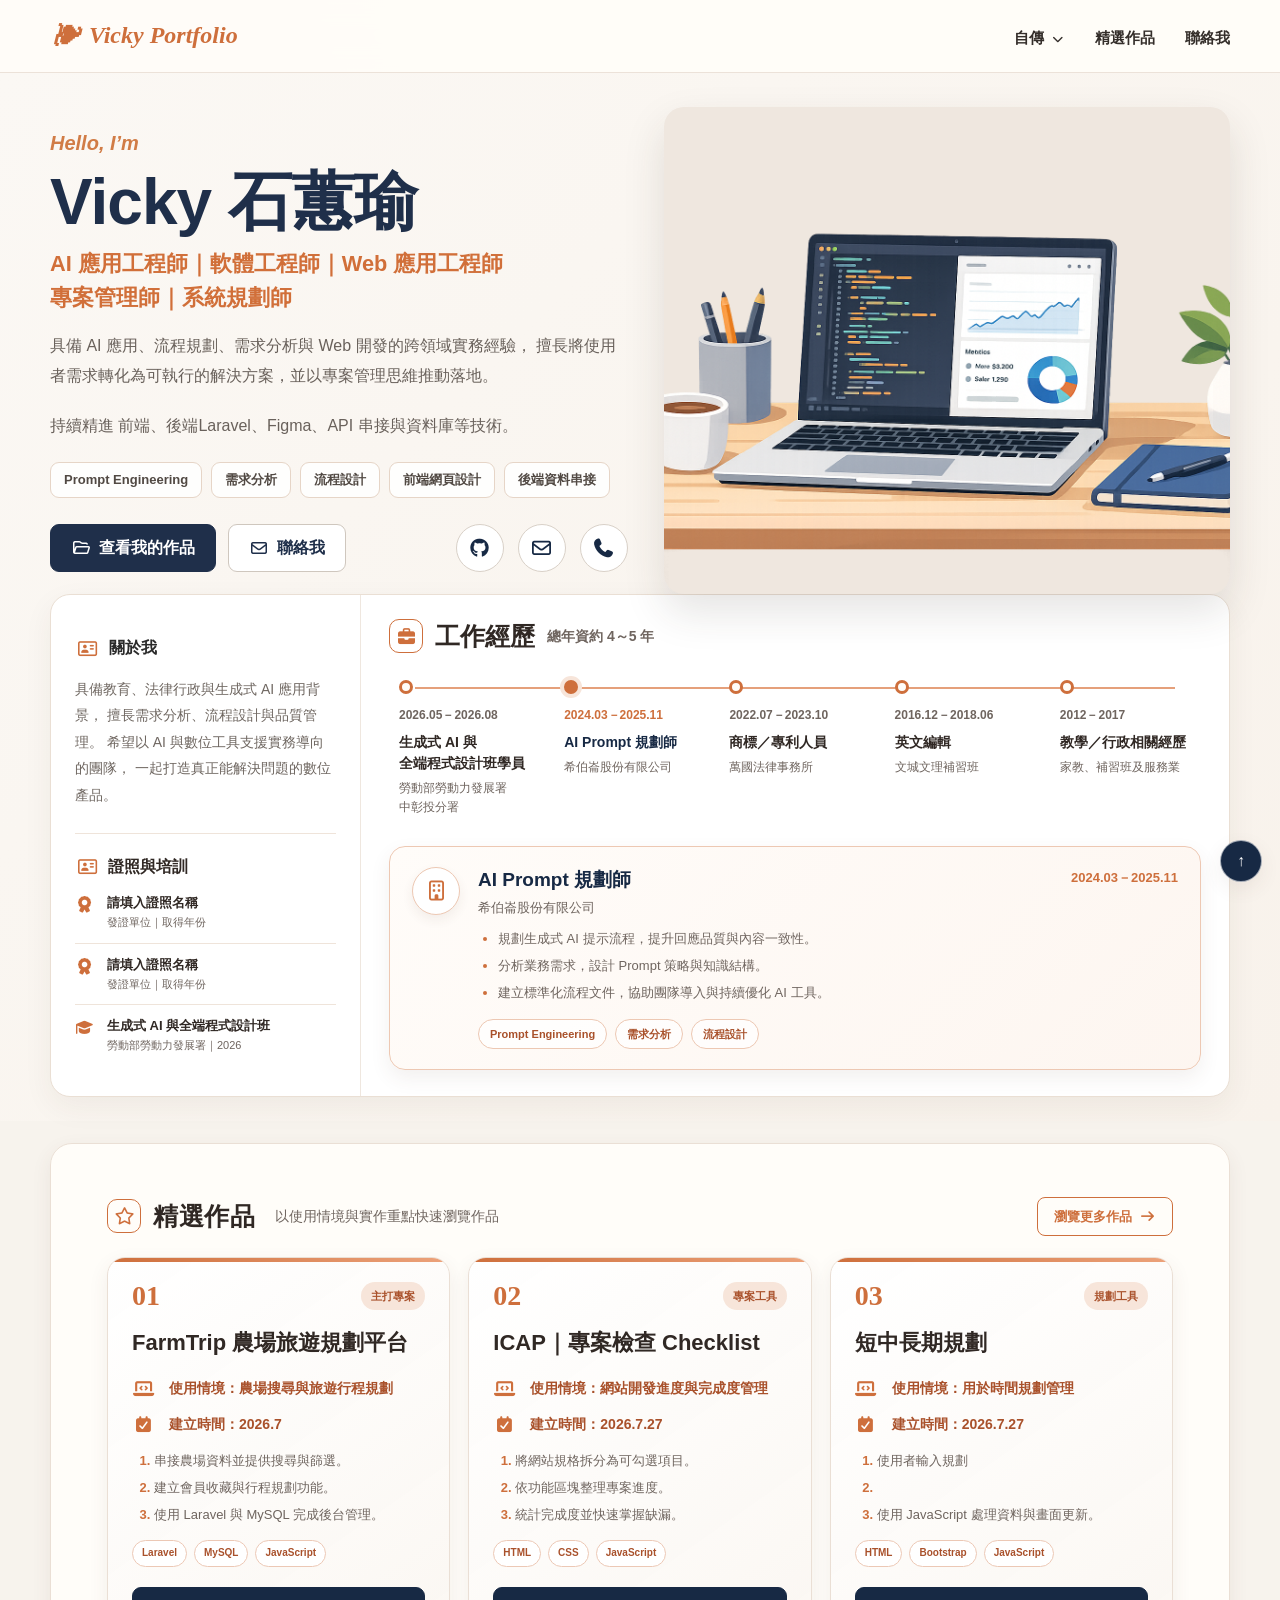
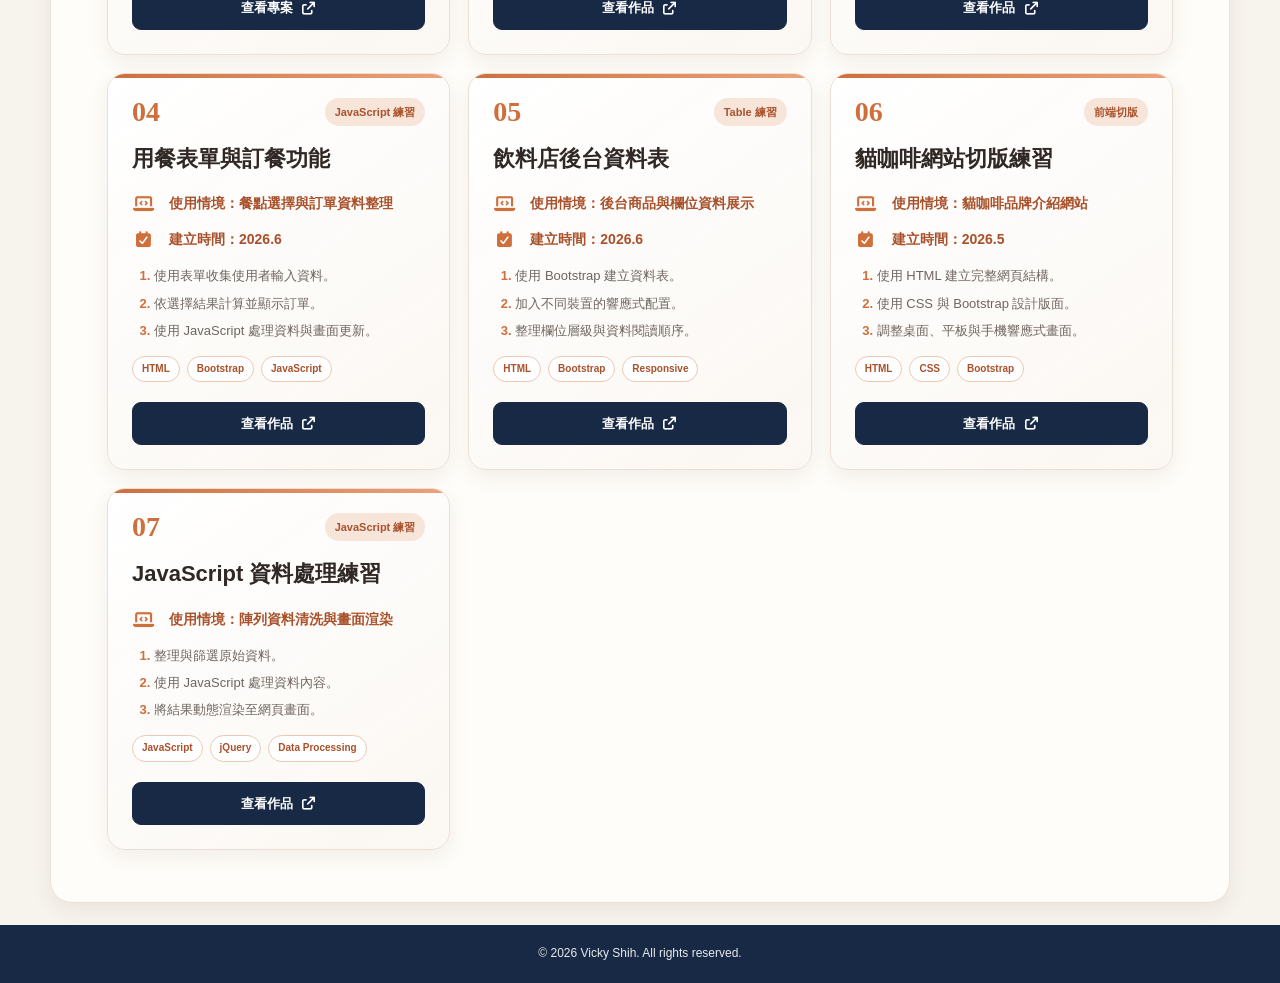
==== commit 051f857b: "更新" ====
--- a/index.html
+++ b/index.html
@@ -75,7 +75,7 @@
 
                 <!-- 聯絡視窗 -->
                 <li>
-                    <button type="button" class="nav-link contact-modal-button" id="openContactModal">
+                    <button type="button" class="nav-link contact-modal-button js-open-contact-modal">
                         聯絡我
                     </button>
                 </li>
@@ -104,7 +104,7 @@
                             擅長將使用者需求轉化為可執行的解決方案，並以專案管理思維推動落地。
                         </p>
                         <p class="pro-hero-text">
-                            持續精進 前端、後端Laravel、Python、API 串接與資料庫等技術。
+                            持續精進 前端、後端Laravel、Figma、API 串接與資料庫等技術。
                         </p>
 
 
@@ -124,10 +124,11 @@
                                     查看我的作品
                                 </a>
 
-                                <a href="#contact" class="pro-btn pro-btn-secondary">
+                                <button type="button" class="pro-btn pro-btn-secondary js-open-contact-modal">
                                     <i class="fa-regular fa-envelope"></i>
                                     聯絡我
-                                </a>
+                                </button>
+
                             </div>
 
                             <div class="pro-social-row">
@@ -1272,42 +1273,31 @@
     </script>
     <script>
         document.addEventListener("DOMContentLoaded", function () {
-            const contactModal =
-                document.getElementById("contactModal");
-
-            const openContactModalButton =
-                document.getElementById("openContactModal");
-
-            const closeContactModalButton =
-                document.getElementById("closeContactModal");
-
-            if (
-                !contactModal ||
-                !openContactModalButton ||
-                !closeContactModalButton
-            ) {
-                return;
-            }
-
-            /*
-             * 點擊導覽列的「聯絡我」後開啟視窗。
-             */
-            openContactModalButton.addEventListener(
-                "click",
-                function () {
+
+            // 取得所有負責開啟聯絡視窗的按鈕
+            const openContactModalButtons = document.querySelectorAll(
+                ".js-open-contact-modal"
+            );
+
+            // 取得聯絡視窗
+            const contactModal = document.querySelector("#contactModal");
+
+            // 取得關閉按鈕
+            const closeContactModalButton = document.querySelector(
+                "#closeContactModal"
+            );
+
+            // 替所有聯絡按鈕加入點擊事件
+            openContactModalButtons.forEach(function (button) {
+                button.addEventListener("click", function () {
                     contactModal.showModal();
-                }
-            );
-
-            /*
-             * 點擊右上角叉號後關閉視窗。
-             */
-            closeContactModalButton.addEventListener(
-                "click",
-                function () {
-                    contactModal.close();
-                }
-            );
+                });
+            });
+
+            // 關閉聯絡視窗
+            closeContactModalButton.addEventListener("click", function () {
+                contactModal.close();
+            });
 
             /*
              * 點擊視窗外部的黑色遮罩也能關閉。
